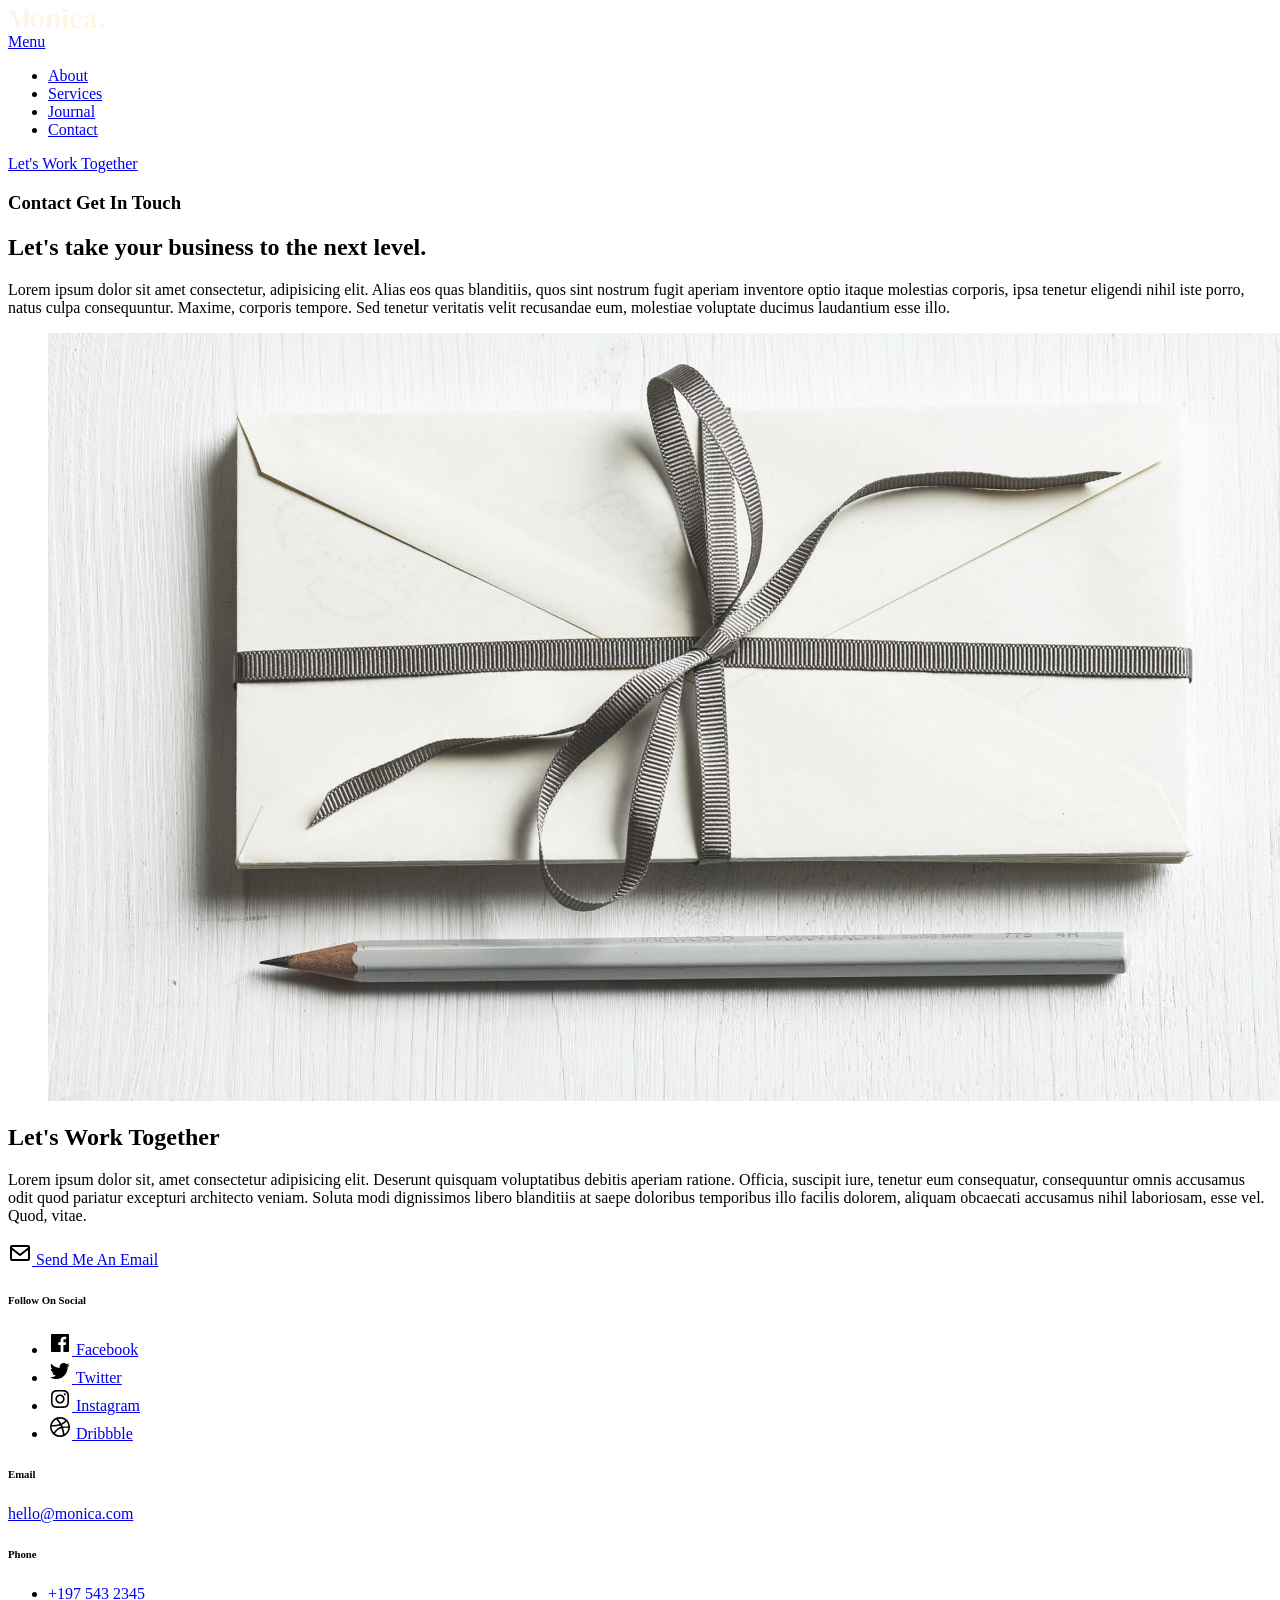
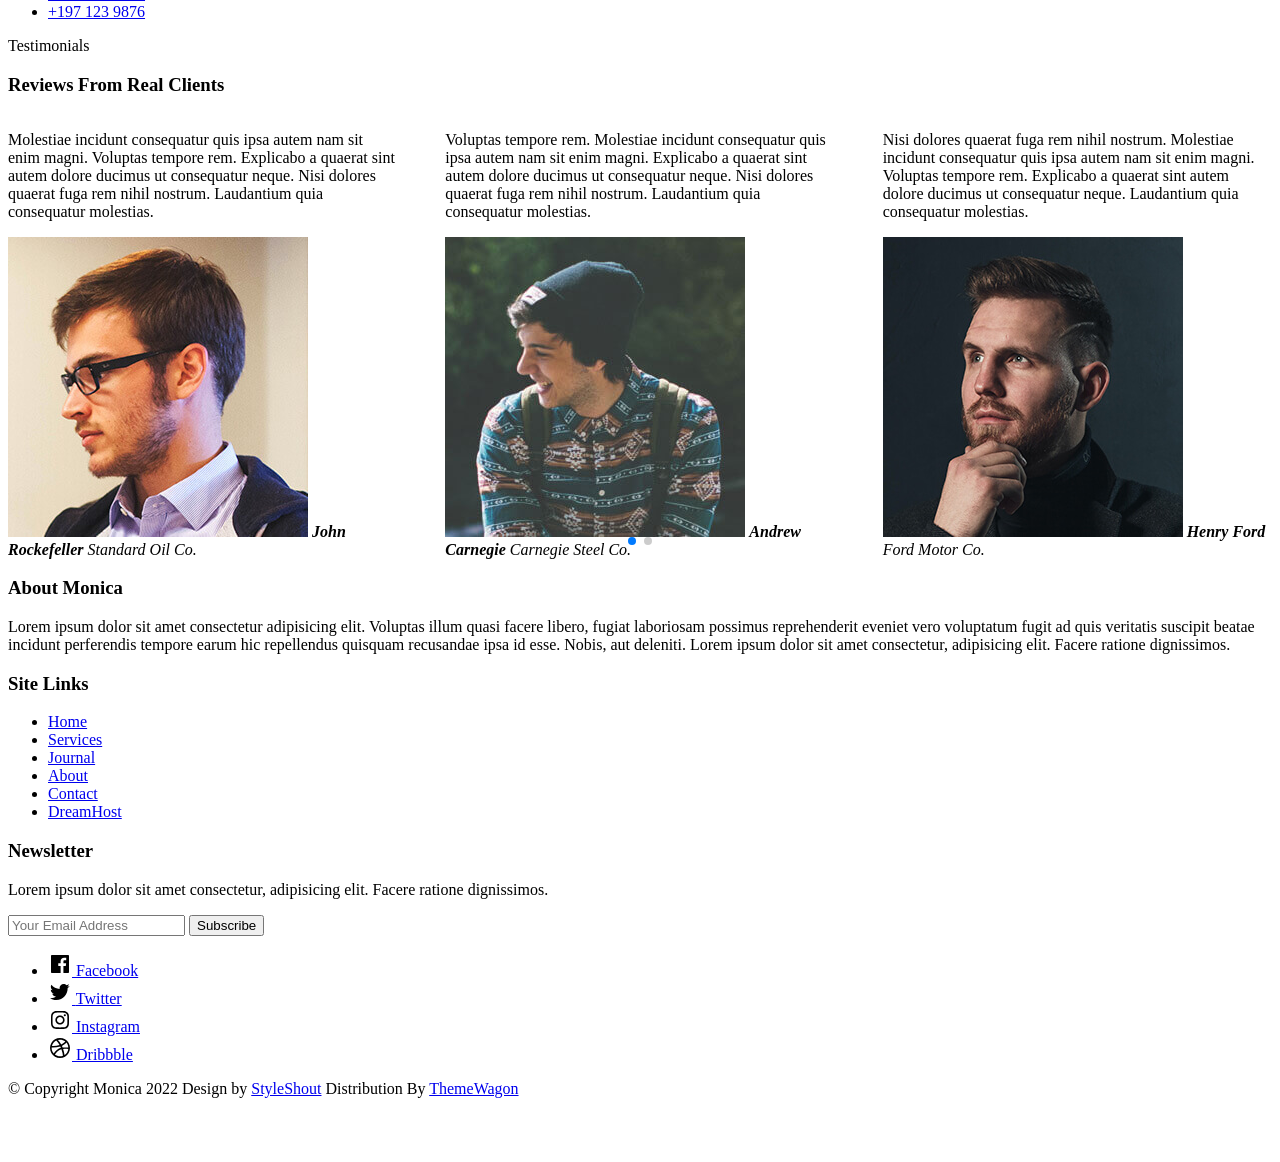
==== contact.html @ e9222a4c "initial commit of the new version" ====
<!DOCTYPE html>
<html lang="en" class="no-js" >
<head>

    <!--- basic page needs
    ================================================== -->
    <meta charset="utf-8">
    <meta name="viewport" content="width=device-width, initial-scale=1">
    <title>Contact - Monica</title>

    <script>
        document.documentElement.classList.remove('no-js');
        document.documentElement.classList.add('js');
    </script>

    <!-- CSS
    ================================================== -->
    <link rel="stylesheet" href="css/vendor.css">
    <link rel="stylesheet" href="css/styles.css">

    <!-- favicons
    ================================================== -->
    <link rel="apple-touch-icon" sizes="180x180" href="apple-touch-icon.png">
    <link rel="icon" type="image/png" sizes="32x32" href="favicon-32x32.png">
    <link rel="icon" type="image/png" sizes="16x16" href="favicon-16x16.png">
    <link rel="manifest" href="site.webmanifest">

</head>


<body id="top">


    <!-- preloader
    ================================================== -->
    <div id="preloader">
        <div id="loader" class="dots-fade">
            <div></div>
            <div></div>
            <div></div>
        </div>
    </div>


    <!-- page wrap
    ================================================== -->
    <div id="page" class="s-pagewrap">


        <!-- # site header 
        ================================================== -->
        <header class="s-header">
            <div class="row s-header__inner width-sixteen-col">

                <div class="s-header__block">
                    <div class="s-header__logo">
                        <a class="logo" href="index.html">
                            <img src="images/logo.svg" alt="Homepage">
                        </a>
                    </div>

                    <a class="s-header__menu-toggle" href="#0"><span>Menu</span></a>
                </div> <!-- end s-header__block -->

                <nav class="s-header__nav">
    
                    <ul class="s-header__menu-links">
                        <li><a href="about.html">About</a></li>
                        <li><a href="services.html">Services</a></li>
                        <li><a href="blog.html">Journal</a></li>
                        <li class="current"><a href="contact.html">Contact</a></li>
                    </ul> <!-- s-header__menu-links -->

                    <div class="s-header__contact">
                        <a href="contact.html" class="btn btn--primary s-header__contact-btn">Let's Work Together</a>                        
                    </div> <!-- s-header__contact -->
    
                </nav> <!-- end s-header__nav -->

            </div> <!-- end s-header__inner -->
        </header> <!-- end s-header -->


        <!-- # site main content
        ================================================== -->
        <section id="content" class="s-content">

               <section class="s-pageheader pageheader">
                    <div class="row">
                        <div class="column xl-12">
                            <h1 class="page-title">
                                <span class="page-title__small-type text-pretitle">Contact</span>
                                Get In Touch
                            </h1>                            
                        </div>
                    </div>
               </section> <!--pageheader -->  

               <section class="s-pagecontent pagecontent">

                    <div class="row pageintro">
                        <div class="column xl-6 lg-12">
                            <h2 class="text-display-title">Let's take your business to the next level.</h2>
                        </div>
                        <div class="column xl-6 lg-12 u-flexitem-x-right">
                            <p class="lead">
                            Lorem ipsum dolor sit amet consectetur, adipisicing elit. Alias eos quas blanditiis, quos sint nostrum fugit aperiam 
                            inventore optio itaque molestias corporis, ipsa tenetur eligendi nihil iste porro, natus culpa consequuntur. Maxime, 
                            corporis tempore. Sed tenetur veritatis velit recusandae eum, molestiae voluptate ducimus laudantium esse illo. 
                            </p>
                        </div>                       
                    </div> <!-- pageintro -->   
                    
                    <div class="row pagemedia">
                        <d class="column xl-12">
                            <figure class="page-media">                                
                                <img src="images/thumbs/contact/contact-1200.jpg" 
                                     srcset="images/thumbs/contact/contact-2400.jpg 2400w, 
                                             images/thumbs/contact/contact-1200.jpg 1200w, 
                                             images/thumbs/contact/contact-600.jpg 600w" sizes="(max-width: 2400px) 100vw, 2400px" alt="">
                            </figure>
                        </d>
                    </div> <!-- pagemedia --> 

                    <div class="row width-narrower pagemain">
                        <div class="column xl-12">
                            <h2>Let's Work Together</h2>

                            <div class="row">
                                <div class="column xl-6 md-12 contact-cta">     
                                    <p>
                                    Lorem ipsum dolor sit, amet consectetur adipisicing elit. Deserunt quisquam voluptatibus debitis aperiam ratione. Officia, 
                                    suscipit iure, tenetur eum consequatur, consequuntur omnis accusamus odit quod pariatur excepturi architecto veniam. Soluta 
                                    modi dignissimos libero blanditiis at saepe doloribus temporibus illo facilis dolorem, aliquam obcaecati accusamus nihil 
                                    laboriosam, esse vel. Quod, vitae.
                                    </p>
        
                                    <a href="mailto:#0" class="btn btn--primary u-fullwidth contact-btn">
                                        <svg xmlns="http://www.w3.org/2000/svg" width="24" height="24" viewBox="0 0 24 24" style="fill: rgba(0, 0, 0, 1);transform: ;msFilter:;"><path d="M20 4H4c-1.103 0-2 .897-2 2v12c0 1.103.897 2 2 2h16c1.103 0 2-.897 2-2V6c0-1.103-.897-2-2-2zm0 2v.511l-8 6.223-8-6.222V6h16zM4 18V9.044l7.386 5.745a.994.994 0 0 0 1.228 0L20 9.044 20.002 18H4z"></path></svg>
                                        Send Me An Email
                                    </a>
                                </div> 
                                <div class="column xl-5 md-12 u-flexitem-x-right">

                                    <div class="contact-block">
                                        <h6>Follow On Social</h6>
                                        <ul class="contact-social social-list">
                                            <li>
                                                <a href="#0">
                                                    <svg xmlns="http://www.w3.org/2000/svg" width="24" height="24" viewBox="0 0 24 24" style="fill:rgba(0, 0, 0, 1);transform:;-ms-filter:"><path d="M20,3H4C3.447,3,3,3.448,3,4v16c0,0.552,0.447,1,1,1h8.615v-6.96h-2.338v-2.725h2.338v-2c0-2.325,1.42-3.592,3.5-3.592 c0.699-0.002,1.399,0.034,2.095,0.107v2.42h-1.435c-1.128,0-1.348,0.538-1.348,1.325v1.735h2.697l-0.35,2.725h-2.348V21H20 c0.553,0,1-0.448,1-1V4C21,3.448,20.553,3,20,3z"></path></svg>
                                                    <span class="u-screen-reader-text">Facebook</span>
                                                </a>
                                            </li>
                                            <li>
                                                <a href="#0">
                                                    <svg xmlns="http://www.w3.org/2000/svg" width="24" height="24" viewBox="0 0 24 24" style="fill:rgba(0, 0, 0, 1);transform:;-ms-filter:"><path d="M19.633,7.997c0.013,0.175,0.013,0.349,0.013,0.523c0,5.325-4.053,11.461-11.46,11.461c-2.282,0-4.402-0.661-6.186-1.809 c0.324,0.037,0.636,0.05,0.973,0.05c1.883,0,3.616-0.636,5.001-1.721c-1.771-0.037-3.255-1.197-3.767-2.793 c0.249,0.037,0.499,0.062,0.761,0.062c0.361,0,0.724-0.05,1.061-0.137c-1.847-0.374-3.23-1.995-3.23-3.953v-0.05 c0.537,0.299,1.16,0.486,1.82,0.511C3.534,9.419,2.823,8.184,2.823,6.787c0-0.748,0.199-1.434,0.548-2.032 c1.983,2.443,4.964,4.04,8.306,4.215c-0.062-0.3-0.1-0.611-0.1-0.923c0-2.22,1.796-4.028,4.028-4.028 c1.16,0,2.207,0.486,2.943,1.272c0.91-0.175,1.782-0.512,2.556-0.973c-0.299,0.935-0.936,1.721-1.771,2.22 c0.811-0.088,1.597-0.312,2.319-0.624C21.104,6.712,20.419,7.423,19.633,7.997z"></path></svg>
                                                    <span class="u-screen-reader-text">Twitter</span>
                                                </a>
                                            </li>
                                            <li>
                                                <a href="#0">
                                                    <svg xmlns="http://www.w3.org/2000/svg" width="24" height="24" viewBox="0 0 24 24" style="fill:rgba(0, 0, 0, 1);transform:;-ms-filter:"><path d="M11.999,7.377c-2.554,0-4.623,2.07-4.623,4.623c0,2.554,2.069,4.624,4.623,4.624c2.552,0,4.623-2.07,4.623-4.624 C16.622,9.447,14.551,7.377,11.999,7.377L11.999,7.377z M11.999,15.004c-1.659,0-3.004-1.345-3.004-3.003 c0-1.659,1.345-3.003,3.004-3.003s3.002,1.344,3.002,3.003C15.001,13.659,13.658,15.004,11.999,15.004L11.999,15.004z"></path><circle cx="16.806" cy="7.207" r="1.078"></circle><path d="M20.533,6.111c-0.469-1.209-1.424-2.165-2.633-2.632c-0.699-0.263-1.438-0.404-2.186-0.42 c-0.963-0.042-1.268-0.054-3.71-0.054s-2.755,0-3.71,0.054C7.548,3.074,6.809,3.215,6.11,3.479C4.9,3.946,3.945,4.902,3.477,6.111 c-0.263,0.7-0.404,1.438-0.419,2.186c-0.043,0.962-0.056,1.267-0.056,3.71c0,2.442,0,2.753,0.056,3.71 c0.015,0.748,0.156,1.486,0.419,2.187c0.469,1.208,1.424,2.164,2.634,2.632c0.696,0.272,1.435,0.426,2.185,0.45 c0.963,0.042,1.268,0.055,3.71,0.055s2.755,0,3.71-0.055c0.747-0.015,1.486-0.157,2.186-0.419c1.209-0.469,2.164-1.424,2.633-2.633 c0.263-0.7,0.404-1.438,0.419-2.186c0.043-0.962,0.056-1.267,0.056-3.71s0-2.753-0.056-3.71C20.941,7.57,20.801,6.819,20.533,6.111z M19.315,15.643c-0.007,0.576-0.111,1.147-0.311,1.688c-0.305,0.787-0.926,1.409-1.712,1.711c-0.535,0.199-1.099,0.303-1.67,0.311 c-0.95,0.044-1.218,0.055-3.654,0.055c-2.438,0-2.687,0-3.655-0.055c-0.569-0.007-1.135-0.112-1.669-0.311 c-0.789-0.301-1.414-0.923-1.719-1.711c-0.196-0.534-0.302-1.099-0.311-1.669c-0.043-0.95-0.053-1.218-0.053-3.654 c0-2.437,0-2.686,0.053-3.655c0.007-0.576,0.111-1.146,0.311-1.687c0.305-0.789,0.93-1.41,1.719-1.712 c0.534-0.198,1.1-0.303,1.669-0.311c0.951-0.043,1.218-0.055,3.655-0.055c2.437,0,2.687,0,3.654,0.055 c0.571,0.007,1.135,0.112,1.67,0.311c0.786,0.303,1.407,0.925,1.712,1.712c0.196,0.534,0.302,1.099,0.311,1.669 c0.043,0.951,0.054,1.218,0.054,3.655c0,2.436,0,2.698-0.043,3.654H19.315z"></path></svg>
                                                    <span class="u-screen-reader-text">Instagram</span>
                                                </a>
                                            </li>
                                            <li>
                                                <a href="#0">
                                                    <svg xmlns="http://www.w3.org/2000/svg" width="24" height="24" viewBox="0 0 24 24" style="fill: rgba(0, 0, 0, 1);transform: ;msFilter:;"><path d="M20.66 6.98a9.932 9.932 0 0 0-3.641-3.64C15.486 2.447 13.813 2 12 2s-3.486.447-5.02 1.34c-1.533.893-2.747 2.107-3.64 3.64S2 10.187 2 12s.446 3.487 1.34 5.02a9.924 9.924 0 0 0 3.641 3.64C8.514 21.553 10.187 22 12 22s3.486-.447 5.02-1.34a9.932 9.932 0 0 0 3.641-3.64C21.554 15.487 22 13.813 22 12s-.446-3.487-1.34-5.02zM12 3.66c2 0 3.772.64 5.32 1.919-.92 1.174-2.286 2.14-4.1 2.9-1.002-1.813-2.088-3.327-3.261-4.54A7.715 7.715 0 0 1 12 3.66zM5.51 6.8a8.116 8.116 0 0 1 2.711-2.22c1.212 1.201 2.325 2.7 3.34 4.5-2 .6-4.114.9-6.341.9-.573 0-1.006-.013-1.3-.04A8.549 8.549 0 0 1 5.51 6.8zM3.66 12c0-.054.003-.12.01-.2.007-.08.01-.146.01-.2.254.014.641.02 1.161.02 2.666 0 5.146-.367 7.439-1.1.187.373.381.793.58 1.26-1.32.293-2.674 1.006-4.061 2.14S6.4 16.247 5.76 17.5c-1.4-1.587-2.1-3.42-2.1-5.5zM12 20.34c-1.894 0-3.594-.587-5.101-1.759.601-1.187 1.524-2.322 2.771-3.401 1.246-1.08 2.483-1.753 3.71-2.02a29.441 29.441 0 0 1 1.56 6.62 8.166 8.166 0 0 1-2.94.56zm7.08-3.96a8.351 8.351 0 0 1-2.58 2.621c-.24-2.08-.7-4.107-1.379-6.081.932-.066 1.765-.1 2.5-.1.799 0 1.686.034 2.659.1a8.098 8.098 0 0 1-1.2 3.46zm-1.24-5c-1.16 0-2.233.047-3.22.14a27.053 27.053 0 0 0-.68-1.62c2.066-.906 3.532-2.006 4.399-3.3 1.2 1.414 1.854 3.027 1.96 4.84-.812-.04-1.632-.06-2.459-.06z"></path></svg>
                                                    <span class="u-screen-reader-text">Dribbble</span>
                                                </a>
                                            </li>
                                        </ul> <!-- end s-footer__social -->
                                    </div>

                                    <div class="contact-block">
                                        <h6>Email</h6>
                                        <a href="mailto:#0">hello@monica.com</a>
                                    </div>

                                    <div class="contact-block">
                                        <h6>Phone</h6>
                                        <ul class="contact-list">
                                            <li><a href="tel:197-543-2345">+197 543 2345</a></li>
                                            <li><a href="tel:197-123-9876">+197 123 9876</a></li>
                                        </ul>
                                    </div>

                                </div>
                            </div>
                        </div>                        
                    </div> <!-- end pagemain -->

               </section> <!-- pagecontent -->

               <section class="s-testimonials">

                    <div class="s-testimonials__header row row-x-center text-center">
                        <div class="column xl-8 lg-12">
        
                            <p class="text-pretitle">
                            Testimonials
                            </p>
                            <h3>
                            Reviews From Real Clients
                            </h3>                        
        
                        </div>
                    </div> <!--end s-testimonials__header -->

                    <div class="row s-testimonials__content">
                        <div class="column xl-12 testimonials">

                            <div class="swiper-container testimonials__slider page-slider">

                                <div class="swiper-wrapper">
                                    <div class="testimonials__slide swiper-slide">
                                        <p>
                                        Molestiae incidunt consequatur quis ipsa autem nam sit enim magni. Voluptas tempore rem. 
                                        Explicabo a quaerat sint autem dolore ducimus ut consequatur neque. Nisi dolores quaerat fuga rem nihil nostrum.
                                        Laudantium quia consequatur molestias.
                                        </p>
                                        <div class="testimonials__author">
                                            <img src="images/avatars/user-01.jpg" alt="Author image" class="testimonials__avatar">
                                            <cite class="testimonials__cite">
                                                <strong>John Rockefeller</strong>
                                                <span>Standard Oil Co.</span>
                                            </cite>
                                        </div>
                                    </div>
                                    <div class="testimonials__slide swiper-slide">
                                        <p>
                                        Voluptas tempore rem. Molestiae incidunt consequatur quis ipsa autem nam sit enim magni. 
                                        Explicabo a quaerat sint autem dolore ducimus ut consequatur neque. Nisi dolores quaerat fuga rem nihil nostrum.
                                        Laudantium quia consequatur molestias.
                                        </p>
                                        <div class="testimonials__author">
                                            <img src="images/avatars/user-04.jpg" alt="Author image" class="testimonials__avatar">
                                            <cite class="testimonials__cite">
                                                <strong>Andrew Carnegie</strong>
                                                <span>Carnegie Steel Co.</span>
                                            </cite>
                                        </div>
                                    </div>
                                    <div class="testimonials__slide swiper-slide">
                                        <p>
                                        Nisi dolores quaerat fuga rem nihil nostrum. Molestiae incidunt consequatur quis ipsa autem nam sit enim magni. 
                                        Voluptas tempore rem. Explicabo a quaerat sint autem dolore ducimus ut consequatur neque. 
                                        Laudantium quia consequatur molestias.
                                        </p>
                                        <div class="testimonials__author">
                                            <img src="images/avatars/user-06.jpg" alt="Author image" class="testimonials__avatar">
                                            <cite class="testimonials__cite">
                                                <strong>Henry Ford</strong>
                                                <span>Ford Motor Co.</span>
                                            </cite>
                                        </div>
                                    </div>
                                    <div class="testimonials__slide swiper-slide">
                                        <p>
                                        Molestiae incidunt consequatur quis ipsa autem nam sit enim magni. Voluptas tempore rem. 
                                        Explicabo a quaerat sint autem dolore ducimus ut consequatur neque. Nisi dolores quaerat fuga rem nihil nostrum.
                                        Laudantium quia consequatur molestias.
                                        </p>
                                        <div class="testimonials__author">
                                            <img src="images/avatars/user-02.jpg" alt="Author image" class="testimonials__avatar">
                                            <cite class="testimonials__cite">
                                                <strong>John Morgan</strong>
                                                <span>JP Morgan & Co.</span>
                                            </cite>
                                        </div>
                                    </div> 
                                </div> <!-- end swiper-wrapper --> 

                                <div class="swiper-pagination"></div>

                            </div> <!--end testimonials__slider --> 

                        </div> <!-- testimonials -->
                    </div> <!--end s-testimonials__content -->

               </section> <!-- end s-testimonials -->

        </section> <!-- s-content-->

        <!-- # footer 
        ================================================== -->
        <footer class="s-footer">
            <div class="row s-footer__content">
                <div class="column xl-6 lg-6 md-12 s-footer__block s-footer__about">                    
                    <h3>About Monica</h3>
                    <p>
                    Lorem ipsum dolor sit amet consectetur adipisicing elit. Voluptas illum quasi facere libero, 
                    fugiat laboriosam possimus reprehenderit eveniet vero voluptatum fugit ad quis veritatis suscipit beatae 
                    incidunt perferendis tempore earum hic repellendus quisquam recusandae ipsa id esse. Nobis, aut deleniti.
                    Lorem ipsum dolor sit amet consectetur, adipisicing elit. Facere ratione dignissimos.
                    </p>               
                </div>                
                <div class="column xl-3 lg-6 md-12 s-footer__block s-footer__site-links">
                    <h3>Site Links</h3>
                    <ul class="link-list">
                        <li><a href="index.html">Home</a></li>
                        <li><a href="services.html">Services</a></li>
                        <li><a href="blog.html">Journal</a></li>
                        <li><a href="about.html">About</a></li>
                        <li><a href="contact.html">Contact</a></li>
                        <li><a href="https://www.dreamhost.com/r.cgi?287326">DreamHost</a></li>
                    </ul>
                </div>
                <div class="column xl-3 lg-6 md-12 tab-12 s-footer__block s-footer__newsletter">
                    <h3>Newsletter</h3>

                    <p>
                    Lorem ipsum dolor sit amet consectetur, adipisicing elit. Facere ratione dignissimos.
                    </p>

                    <div class="subscribe-form">
                        <form id="mc-form" class="mc-form">
                            <input type="email" name="EMAIL" id="mce-EMAIL" class="u-fullwidth text-center" placeholder="Your Email Address" title="The domain portion of the email address is invalid (the portion after the @)." pattern="^([^\x00-\x20\x22\x28\x29\x2c\x2e\x3a-\x3c\x3e\x40\x5b-\x5d\x7f-\xff]+|\x22([^\x0d\x22\x5c\x80-\xff]|\x5c[\x00-\x7f])*\x22)(\x2e([^\x00-\x20\x22\x28\x29\x2c\x2e\x3a-\x3c\x3e\x40\x5b-\x5d\x7f-\xff]+|\x22([^\x0d\x22\x5c\x80-\xff]|\x5c[\x00-\x7f])*\x22))*\x40([^\x00-\x20\x22\x28\x29\x2c\x2e\x3a-\x3c\x3e\x40\x5b-\x5d\x7f-\xff]+|\x5b([^\x0d\x5b-\x5d\x80-\xff]|\x5c[\x00-\x7f])*\x5d)(\x2e([^\x00-\x20\x22\x28\x29\x2c\x2e\x3a-\x3c\x3e\x40\x5b-\x5d\x7f-\xff]+|\x5b([^\x0d\x5b-\x5d\x80-\xff]|\x5c[\x00-\x7f])*\x5d))*(\.\w{2,})+$" required>
                            <input type="submit" name="subscribe" value="Subscribe" class="btn btn--primary btn--small u-fullwidth">
                            <!-- <div style="position: absolute; left: -5000px;" aria-hidden="true"><input type="text" name="b_cdb7b577e41181934ed6a6a44_9a91cfe7b3" tabindex="-1" value=""></div> -->
                            <div class="mc-status"></div>
                        </form>
                    </div>
                </div>
            </div>    
            
            <div class="row s-footer__bottom">
                <div class="column xl-6 lg-12">
                    <ul class="s-footer__social social-list">
                        <li>
                            <a href="#0">
                                <svg xmlns="http://www.w3.org/2000/svg" width="24" height="24" viewBox="0 0 24 24" style="fill:rgba(0, 0, 0, 1);transform:;-ms-filter:"><path d="M20,3H4C3.447,3,3,3.448,3,4v16c0,0.552,0.447,1,1,1h8.615v-6.96h-2.338v-2.725h2.338v-2c0-2.325,1.42-3.592,3.5-3.592 c0.699-0.002,1.399,0.034,2.095,0.107v2.42h-1.435c-1.128,0-1.348,0.538-1.348,1.325v1.735h2.697l-0.35,2.725h-2.348V21H20 c0.553,0,1-0.448,1-1V4C21,3.448,20.553,3,20,3z"></path></svg>
                                <span class="u-screen-reader-text">Facebook</span>
                            </a>
                        </li>
                        <li>
                            <a href="#0">
                                <svg xmlns="http://www.w3.org/2000/svg" width="24" height="24" viewBox="0 0 24 24" style="fill:rgba(0, 0, 0, 1);transform:;-ms-filter:"><path d="M19.633,7.997c0.013,0.175,0.013,0.349,0.013,0.523c0,5.325-4.053,11.461-11.46,11.461c-2.282,0-4.402-0.661-6.186-1.809 c0.324,0.037,0.636,0.05,0.973,0.05c1.883,0,3.616-0.636,5.001-1.721c-1.771-0.037-3.255-1.197-3.767-2.793 c0.249,0.037,0.499,0.062,0.761,0.062c0.361,0,0.724-0.05,1.061-0.137c-1.847-0.374-3.23-1.995-3.23-3.953v-0.05 c0.537,0.299,1.16,0.486,1.82,0.511C3.534,9.419,2.823,8.184,2.823,6.787c0-0.748,0.199-1.434,0.548-2.032 c1.983,2.443,4.964,4.04,8.306,4.215c-0.062-0.3-0.1-0.611-0.1-0.923c0-2.22,1.796-4.028,4.028-4.028 c1.16,0,2.207,0.486,2.943,1.272c0.91-0.175,1.782-0.512,2.556-0.973c-0.299,0.935-0.936,1.721-1.771,2.22 c0.811-0.088,1.597-0.312,2.319-0.624C21.104,6.712,20.419,7.423,19.633,7.997z"></path></svg>
                                <span class="u-screen-reader-text">Twitter</span>
                            </a>
                        </li>
                        <li>
                            <a href="#0">
                                <svg xmlns="http://www.w3.org/2000/svg" width="24" height="24" viewBox="0 0 24 24" style="fill:rgba(0, 0, 0, 1);transform:;-ms-filter:"><path d="M11.999,7.377c-2.554,0-4.623,2.07-4.623,4.623c0,2.554,2.069,4.624,4.623,4.624c2.552,0,4.623-2.07,4.623-4.624 C16.622,9.447,14.551,7.377,11.999,7.377L11.999,7.377z M11.999,15.004c-1.659,0-3.004-1.345-3.004-3.003 c0-1.659,1.345-3.003,3.004-3.003s3.002,1.344,3.002,3.003C15.001,13.659,13.658,15.004,11.999,15.004L11.999,15.004z"></path><circle cx="16.806" cy="7.207" r="1.078"></circle><path d="M20.533,6.111c-0.469-1.209-1.424-2.165-2.633-2.632c-0.699-0.263-1.438-0.404-2.186-0.42 c-0.963-0.042-1.268-0.054-3.71-0.054s-2.755,0-3.71,0.054C7.548,3.074,6.809,3.215,6.11,3.479C4.9,3.946,3.945,4.902,3.477,6.111 c-0.263,0.7-0.404,1.438-0.419,2.186c-0.043,0.962-0.056,1.267-0.056,3.71c0,2.442,0,2.753,0.056,3.71 c0.015,0.748,0.156,1.486,0.419,2.187c0.469,1.208,1.424,2.164,2.634,2.632c0.696,0.272,1.435,0.426,2.185,0.45 c0.963,0.042,1.268,0.055,3.71,0.055s2.755,0,3.71-0.055c0.747-0.015,1.486-0.157,2.186-0.419c1.209-0.469,2.164-1.424,2.633-2.633 c0.263-0.7,0.404-1.438,0.419-2.186c0.043-0.962,0.056-1.267,0.056-3.71s0-2.753-0.056-3.71C20.941,7.57,20.801,6.819,20.533,6.111z M19.315,15.643c-0.007,0.576-0.111,1.147-0.311,1.688c-0.305,0.787-0.926,1.409-1.712,1.711c-0.535,0.199-1.099,0.303-1.67,0.311 c-0.95,0.044-1.218,0.055-3.654,0.055c-2.438,0-2.687,0-3.655-0.055c-0.569-0.007-1.135-0.112-1.669-0.311 c-0.789-0.301-1.414-0.923-1.719-1.711c-0.196-0.534-0.302-1.099-0.311-1.669c-0.043-0.95-0.053-1.218-0.053-3.654 c0-2.437,0-2.686,0.053-3.655c0.007-0.576,0.111-1.146,0.311-1.687c0.305-0.789,0.93-1.41,1.719-1.712 c0.534-0.198,1.1-0.303,1.669-0.311c0.951-0.043,1.218-0.055,3.655-0.055c2.437,0,2.687,0,3.654,0.055 c0.571,0.007,1.135,0.112,1.67,0.311c0.786,0.303,1.407,0.925,1.712,1.712c0.196,0.534,0.302,1.099,0.311,1.669 c0.043,0.951,0.054,1.218,0.054,3.655c0,2.436,0,2.698-0.043,3.654H19.315z"></path></svg>
                                <span class="u-screen-reader-text">Instagram</span>
                            </a>
                        </li>
                        <li>
                            <a href="#0">
                                <svg xmlns="http://www.w3.org/2000/svg" width="24" height="24" viewBox="0 0 24 24" style="fill: rgba(0, 0, 0, 1);transform: ;msFilter:;"><path d="M20.66 6.98a9.932 9.932 0 0 0-3.641-3.64C15.486 2.447 13.813 2 12 2s-3.486.447-5.02 1.34c-1.533.893-2.747 2.107-3.64 3.64S2 10.187 2 12s.446 3.487 1.34 5.02a9.924 9.924 0 0 0 3.641 3.64C8.514 21.553 10.187 22 12 22s3.486-.447 5.02-1.34a9.932 9.932 0 0 0 3.641-3.64C21.554 15.487 22 13.813 22 12s-.446-3.487-1.34-5.02zM12 3.66c2 0 3.772.64 5.32 1.919-.92 1.174-2.286 2.14-4.1 2.9-1.002-1.813-2.088-3.327-3.261-4.54A7.715 7.715 0 0 1 12 3.66zM5.51 6.8a8.116 8.116 0 0 1 2.711-2.22c1.212 1.201 2.325 2.7 3.34 4.5-2 .6-4.114.9-6.341.9-.573 0-1.006-.013-1.3-.04A8.549 8.549 0 0 1 5.51 6.8zM3.66 12c0-.054.003-.12.01-.2.007-.08.01-.146.01-.2.254.014.641.02 1.161.02 2.666 0 5.146-.367 7.439-1.1.187.373.381.793.58 1.26-1.32.293-2.674 1.006-4.061 2.14S6.4 16.247 5.76 17.5c-1.4-1.587-2.1-3.42-2.1-5.5zM12 20.34c-1.894 0-3.594-.587-5.101-1.759.601-1.187 1.524-2.322 2.771-3.401 1.246-1.08 2.483-1.753 3.71-2.02a29.441 29.441 0 0 1 1.56 6.62 8.166 8.166 0 0 1-2.94.56zm7.08-3.96a8.351 8.351 0 0 1-2.58 2.621c-.24-2.08-.7-4.107-1.379-6.081.932-.066 1.765-.1 2.5-.1.799 0 1.686.034 2.659.1a8.098 8.098 0 0 1-1.2 3.46zm-1.24-5c-1.16 0-2.233.047-3.22.14a27.053 27.053 0 0 0-.68-1.62c2.066-.906 3.532-2.006 4.399-3.3 1.2 1.414 1.854 3.027 1.96 4.84-.812-.04-1.632-.06-2.459-.06z"></path></svg>
                                <span class="u-screen-reader-text">Dribbble</span>
                            </a>
                        </li>
                    </ul> <!-- end s-footer__social -->
                </div>
                <div class="column xl-6 lg-12">
                    <p class="ss-copyright">
                        <span>© Copyright Monica 2022</span> 
                        <span>Design by <a href="https://www.styleshout.com/">StyleShout</a> Distribution By <a href="https://themewagon.com">ThemeWagon</a></span>
                    </p>
                </div>

                <div class="ss-go-top">
                    <a class="smoothscroll" title="Back to Top" href="#top">
                        <svg xmlns="http://www.w3.org/2000/svg" viewBox="0 0 24 24" width="36" height="36" fill="none" stroke="#ffffff" stroke-width="1" stroke-linecap="round" stroke-linejoin="round">&lt;!--!  Atomicons Free 1.00 by @atisalab License - https://atomicons.com/license/ (Icons: CC BY 4.0) Copyright 2021 Atomicons --&gt;<polyline points="17 11 12 6 7 11"></polyline><line x1="12" y1="18" x2="12" y2="6"></line></svg>
                    </a>
                </div> <!-- end ss-go-top -->
            </div>
            
        </footer> <!-- end s-footer -->

    </div> <!-- end page-wrap -->

    <!-- Java Script
    ================================================== -->
    <script src="js/plugins.js"></script>
    <script src="js/main.js"></script>

</body>
</html>
---- css/vendor.css ----
/* ===================================================================
 * Monica Third-party Stylesheets
 * Template Ver. 1.0.0
 * 12-13-2022
 * -------------------------------------------------------------------
 *
 * TOC:
 * # PrismJS
 * # Swiper
 *
 * ------------------------------------------------------------------- */


/* ===================================================================
 * # PrismJS 1.20.0
 *   https://prismjs.com/download.html#themes=prism-okaidia&languages=markup+css+clike+javascript+markup-templating+php 
 *   
 *   okaidia theme for JavaScript, CSS and HTML
 *   Loosely based on Monokai textmate theme by http://www.monokai.nl/
 *   @author ocodia
 * ------------------------------------------------------------------- */
code[class*=language-],
pre[class*=language-] {
  color          : #f8f8f2;
  background     : none;
  text-shadow    : 0 1px rgba(0, 0, 0, 0.3);
  font-family    : var(--font-mono);
  font-size      : calc(var(--text-size) * 0.9444);
  text-align     : left;
  white-space    : pre;
  word-spacing   : normal;
  word-break     : normal;
  word-wrap      : normal;
  line-height    : var(--vspace-1);
  -moz-tab-size  : 4;
  -o-tab-size    : 4;
  tab-size       : 4;
  -webkit-hyphens: none;
  -ms-hyphens    : none;
  hyphens        : none;
}

/* Code blocks */
pre[class*=language-] {
  padding : var(--vspace-0_5) 0 var(--vspace-1);
  margin  : var(--vspace-1) 0;
  overflow: auto;
}

:not(pre)>code[class*=language-],
pre[class*=language-] {
  background: #272822;
}

/* Inline code */
:not(pre)>code[class*=language-] {
  padding    : 0.1em;
  white-space: normal;
}

.token.comment,
.token.prolog,
.token.doctype,
.token.cdata {
  color: slategray;
}

.token.punctuation {
  color: #f8f8f2;
}

.token.namespace {
  opacity: 0.7;
}

.token.property,
.token.tag,
.token.constant,
.token.symbol,
.token.deleted {
  color: #f92672;
}

.token.boolean,
.token.number {
  color: #ae81ff;
}

.token.selector,
.token.attr-name,
.token.string,
.token.char,
.token.builtin,
.token.inserted {
  color: #a6e22e;
}

.token.operator,
.token.entity,
.token.url,
.language-css .token.string,
.style .token.string,
.token.variable {
  color: #f8f8f2;
}

.token.atrule,
.token.attr-value,
.token.function,
.token.class-name {
  color: #e6db74;
}

.token.keyword {
  color: #66d9ef;
}

.token.regex,
.token.important {
  color: #fd971f;
}

.token.important,
.token.bold {
  font-weight: bold;
}

.token.italic {
  font-style: italic;
}

.token.entity {
  cursor: help;
}



/* ===================================================================
 * # Swiper 6.4.5
 *   Most modern mobile touch slider and framework with hardware accelerated transitions
 *   https://swiperjs.com
 *
 *   Copyright 2014-2020 Vladimir Kharlampidi
 *
 *   Released under the MIT License
 *
 *   Released on: December 18, 2020
 * ------------------------------------------------------------------- */
@font-face {
  font-family: "swiper-icons";
  src        : url("data:application/font-woff;charset=utf-8;base64, [base64]//wADZ2x5ZgAAAywAAADMAAAD2MHtryVoZWFkAAABbAAAADAAAAA2E2+eoWhoZWEAAAGcAAAAHwAAACQC9gDzaG10eAAAAigAAAAZAAAArgJkABFsb2NhAAAC0AAAAFoAAABaFQAUGG1heHAAAAG8AAAAHwAAACAAcABAbmFtZQAAA/gAAAE5AAACXvFdBwlwb3N0AAAFNAAAAGIAAACE5s74hXjaY2BkYGAAYpf5Hu/j+W2+MnAzMYDAzaX6QjD6/4//Bxj5GA8AuRwMYGkAPywL13jaY2BkYGA88P8Agx4j+/8fQDYfA1AEBWgDAIB2BOoAeNpjYGRgYNBh4GdgYgABEMnIABJzYNADCQAACWgAsQB42mNgYfzCOIGBlYGB0YcxjYGBwR1Kf2WQZGhhYGBiYGVmgAFGBiQQkOaawtDAoMBQxXjg/wEGPcYDDA4wNUA2CCgwsAAAO4EL6gAAeNpj2M0gyAACqxgGNWBkZ2D4/wMA+xkDdgAAAHjaY2BgYGaAYBkGRgYQiAHyGMF8FgYHIM3DwMHABGQrMOgyWDLEM1T9/w8UBfEMgLzE////P/5//f/V/xv+r4eaAAeMbAxwIUYmIMHEgKYAYjUcsDAwsLKxc3BycfPw8jEQA/[base64]/uznmfPFBNODM2K7MTQ45YEAZqGP81AmGGcF3iPqOop0r1SPTaTbVkfUe4HXj97wYE+yNwWYxwWu4v1ugWHgo3S1XdZEVqWM7ET0cfnLGxWfkgR42o2PvWrDMBSFj/IHLaF0zKjRgdiVMwScNRAoWUoH78Y2icB/yIY09An6AH2Bdu/UB+yxopYshQiEvnvu0dURgDt8QeC8PDw7Fpji3fEA4z/PEJ6YOB5hKh4dj3EvXhxPqH/SKUY3rJ7srZ4FZnh1PMAtPhwP6fl2PMJMPDgeQ4rY8YT6Gzao0eAEA409DuggmTnFnOcSCiEiLMgxCiTI6Cq5DZUd3Qmp10vO0LaLTd2cjN4fOumlc7lUYbSQcZFkutRG7g6JKZKy0RmdLY680CDnEJ+UMkpFFe1RN7nxdVpXrC4aTtnaurOnYercZg2YVmLN/d/gczfEimrE/fs/bOuq29Zmn8tloORaXgZgGa78yO9/cnXm2BpaGvq25Dv9S4E9+5SIc9PqupJKhYFSSl47+Qcr1mYNAAAAeNptw0cKwkAAAMDZJA8Q7OUJvkLsPfZ6zFVERPy8qHh2YER+3i/BP83vIBLLySsoKimrqKqpa2hp6+jq6RsYGhmbmJqZSy0sraxtbO3sHRydnEMU4uR6yx7JJXveP7WrDycAAAAAAAH//wACeNpjYGRgYOABYhkgZgJCZgZNBkYGLQZtIJsFLMYAAAw3ALgAeNolizEKgDAQBCchRbC2sFER0YD6qVQiBCv/H9ezGI6Z5XBAw8CBK/m5iQQVauVbXLnOrMZv2oLdKFa8Pjuru2hJzGabmOSLzNMzvutpB3N42mNgZGBg4GKQYzBhYMxJLMlj4GBgAYow/P/PAJJhLM6sSoWKfWCAAwDAjgbRAAB42mNgYGBkAIIbCZo5IPrmUn0hGA0AO8EFTQAA") format("woff");
  font-weight: 400;
  font-style : normal;
}

:root {
  --swiper-theme-color: #007aff;
}

.swiper-container {
  margin-left : auto;
  margin-right: auto;
  position    : relative;
  overflow    : hidden;
  list-style  : none;
  padding     : 0;
  /* Fix of Webkit flickering */
  z-index     : 1;
}

.swiper-container-vertical>.swiper-wrapper {
  flex-direction: column;
}

.swiper-wrapper {
  position           : relative;
  width              : 100%;
  height             : 100%;
  z-index            : 1;
  display            : flex;
  transition-property: transform;
  box-sizing         : content-box;
}

.swiper-container-android .swiper-slide,
.swiper-wrapper {
  transform: translate3d(0px, 0, 0);
}

.swiper-container-multirow>.swiper-wrapper {
  flex-wrap: wrap;
}

.swiper-container-multirow-column>.swiper-wrapper {
  flex-wrap     : wrap;
  flex-direction: column;
}

.swiper-container-free-mode>.swiper-wrapper {
  transition-timing-function: ease-out;
  margin                    : 0 auto;
}

.swiper-slide {
  flex-shrink        : 0;
  width              : 100%;
  height             : 100%;
  position           : relative;
  transition-property: transform;
}

.swiper-slide-invisible-blank {
  visibility: hidden;
}

/* Auto Height */
.swiper-container-autoheight,
.swiper-container-autoheight .swiper-slide {
  height: auto;
}

.swiper-container-autoheight .swiper-wrapper {
  align-items        : flex-start;
  transition-property: transform, height;
}

/* 3D Effects */
.swiper-container-3d {
  perspective: 1200px;
}

.swiper-container-3d .swiper-wrapper,
.swiper-container-3d .swiper-slide,
.swiper-container-3d .swiper-slide-shadow-left,
.swiper-container-3d .swiper-slide-shadow-right,
.swiper-container-3d .swiper-slide-shadow-top,
.swiper-container-3d .swiper-slide-shadow-bottom,
.swiper-container-3d .swiper-cube-shadow {
  transform-style: preserve-3d;
}

.swiper-container-3d .swiper-slide-shadow-left,
.swiper-container-3d .swiper-slide-shadow-right,
.swiper-container-3d .swiper-slide-shadow-top,
.swiper-container-3d .swiper-slide-shadow-bottom {
  position      : absolute;
  left          : 0;
  top           : 0;
  width         : 100%;
  height        : 100%;
  pointer-events: none;
  z-index       : 10;
}

.swiper-container-3d .swiper-slide-shadow-left {
  background-image: linear-gradient(to left, rgba(0, 0, 0, 0.5), rgba(0, 0, 0, 0));
}

.swiper-container-3d .swiper-slide-shadow-right {
  background-image: linear-gradient(to right, rgba(0, 0, 0, 0.5), rgba(0, 0, 0, 0));
}

.swiper-container-3d .swiper-slide-shadow-top {
  background-image: linear-gradient(to top, rgba(0, 0, 0, 0.5), rgba(0, 0, 0, 0));
}

.swiper-container-3d .swiper-slide-shadow-bottom {
  background-image: linear-gradient(to bottom, rgba(0, 0, 0, 0.5), rgba(0, 0, 0, 0));
}

/* CSS Mode */
.swiper-container-css-mode>.swiper-wrapper {
  overflow          : auto;
  scrollbar-width   : none;
  /* For Firefox */
  -ms-overflow-style: none;
  /* For Internet Explorer and Edge */
}

.swiper-container-css-mode>.swiper-wrapper::-webkit-scrollbar {
  display: none;
}

.swiper-container-css-mode>.swiper-wrapper>.swiper-slide {
  scroll-snap-align: start start;
}

.swiper-container-horizontal.swiper-container-css-mode>.swiper-wrapper {
  -ms-scroll-snap-type: x mandatory;
  scroll-snap-type    : x mandatory;
}

.swiper-container-vertical.swiper-container-css-mode>.swiper-wrapper {
  -ms-scroll-snap-type: y mandatory;
  scroll-snap-type    : y mandatory;
}

:root {
  --swiper-navigation-size   : 44px;
  /*
    --swiper-navigation-color: var(--swiper-theme-color);
    */
}

.swiper-button-prev,
.swiper-button-next {
  position       : absolute;
  top            : 50%;
  width          : calc(var(--swiper-navigation-size) / 44 * 27);
  height         : var(--swiper-navigation-size);
  margin-top     : calc(-1 * var(--swiper-navigation-size) / 2);
  z-index        : 10;
  cursor         : pointer;
  display        : flex;
  align-items    : center;
  justify-content: center;
  color          : var(--swiper-navigation-color, var(--swiper-theme-color));
}

.swiper-button-prev.swiper-button-disabled,
.swiper-button-next.swiper-button-disabled {
  opacity       : 0.35;
  cursor        : auto;
  pointer-events: none;
}

.swiper-button-prev:after,
.swiper-button-next:after {
  font-family   : swiper-icons;
  font-size     : var(--swiper-navigation-size);
  text-transform: none !important;
  letter-spacing: 0;
  text-transform: none;
  font-variant  : initial;
  line-height   : 1;
}

.swiper-button-prev,
.swiper-container-rtl .swiper-button-next {
  left : 10px;
  right: auto;
}

.swiper-button-prev:after,
.swiper-container-rtl .swiper-button-next:after {
  content: "prev";
}

.swiper-button-next,
.swiper-container-rtl .swiper-button-prev {
  right: 10px;
  left : auto;
}

.swiper-button-next:after,
.swiper-container-rtl .swiper-button-prev:after {
  content: "next";
}

.swiper-button-prev.swiper-button-white,
.swiper-button-next.swiper-button-white {
  --swiper-navigation-color: #ffffff;
}

.swiper-button-prev.swiper-button-black,
.swiper-button-next.swiper-button-black {
  --swiper-navigation-color: #000000;
}

.swiper-button-lock {
  display: none;
}

:root {
  /*
    --swiper-pagination-color: var(--swiper-theme-color);
    */
}

.swiper-pagination {
  position  : absolute;
  text-align: center;
  transition: 300ms opacity;
  transform : translate3d(0, 0, 0);
  z-index   : 10;
}

.swiper-pagination.swiper-pagination-hidden {
  opacity: 0;
}

/* Common Styles */
.swiper-pagination-fraction,
.swiper-pagination-custom,
.swiper-container-horizontal>.swiper-pagination-bullets {
  bottom: 10px;
  left  : 0;
  width : 100%;
}

/* Bullets */
.swiper-pagination-bullets-dynamic {
  overflow : hidden;
  font-size: 0;
}

.swiper-pagination-bullets-dynamic .swiper-pagination-bullet {
  transform: scale(0.33);
  position : relative;
}

.swiper-pagination-bullets-dynamic .swiper-pagination-bullet-active {
  transform: scale(1);
}

.swiper-pagination-bullets-dynamic .swiper-pagination-bullet-active-main {
  transform: scale(1);
}

.swiper-pagination-bullets-dynamic .swiper-pagination-bullet-active-prev {
  transform: scale(0.66);
}

.swiper-pagination-bullets-dynamic .swiper-pagination-bullet-active-prev-prev {
  transform: scale(0.33);
}

.swiper-pagination-bullets-dynamic .swiper-pagination-bullet-active-next {
  transform: scale(0.66);
}

.swiper-pagination-bullets-dynamic .swiper-pagination-bullet-active-next-next {
  transform: scale(0.33);
}

.swiper-pagination-bullet {
  width        : 8px;
  height       : 8px;
  display      : inline-block;
  border-radius: 100%;
  background   : #000;
  opacity      : 0.2;
}

button.swiper-pagination-bullet {
  border            : none;
  margin            : 0;
  padding           : 0;
  box-shadow        : none;
  -webkit-appearance: none;
  -moz-appearance   : none;
  appearance        : none;
}

.swiper-pagination-clickable .swiper-pagination-bullet {
  cursor: pointer;
}

.swiper-pagination-bullet-active {
  opacity   : 1;
  background: var(--swiper-pagination-color, var(--swiper-theme-color));
}

.swiper-container-vertical>.swiper-pagination-bullets {
  right    : 10px;
  top      : 50%;
  transform: translate3d(0px, -50%, 0);
}

.swiper-container-vertical>.swiper-pagination-bullets .swiper-pagination-bullet {
  margin : 6px 0;
  display: block;
}

.swiper-container-vertical>.swiper-pagination-bullets.swiper-pagination-bullets-dynamic {
  top      : 50%;
  transform: translateY(-50%);
  width    : 8px;
}

.swiper-container-vertical>.swiper-pagination-bullets.swiper-pagination-bullets-dynamic .swiper-pagination-bullet {
  display   : inline-block;
  transition: 200ms transform, 200ms top;
}

.swiper-container-horizontal>.swiper-pagination-bullets .swiper-pagination-bullet {
  margin: 0 4px;
}

.swiper-container-horizontal>.swiper-pagination-bullets.swiper-pagination-bullets-dynamic {
  left       : 50%;
  transform  : translateX(-50%);
  white-space: nowrap;
}

.swiper-container-horizontal>.swiper-pagination-bullets.swiper-pagination-bullets-dynamic .swiper-pagination-bullet {
  transition: 200ms transform, 200ms left;
}

.swiper-container-horizontal.swiper-container-rtl>.swiper-pagination-bullets-dynamic .swiper-pagination-bullet {
  transition: 200ms transform, 200ms right;
}

/* Progress */
.swiper-pagination-progressbar {
  background: rgba(0, 0, 0, 0.25);
  position  : absolute;
}

.swiper-pagination-progressbar .swiper-pagination-progressbar-fill {
  background      : var(--swiper-pagination-color, var(--swiper-theme-color));
  position        : absolute;
  left            : 0;
  top             : 0;
  width           : 100%;
  height          : 100%;
  transform       : scale(0);
  transform-origin: left top;
}

.swiper-container-rtl .swiper-pagination-progressbar .swiper-pagination-progressbar-fill {
  transform-origin: right top;
}

.swiper-container-horizontal>.swiper-pagination-progressbar,
.swiper-container-vertical>.swiper-pagination-progressbar.swiper-pagination-progressbar-opposite {
  width : 100%;
  height: 4px;
  left  : 0;
  top   : 0;
}

.swiper-container-vertical>.swiper-pagination-progressbar,
.swiper-container-horizontal>.swiper-pagination-progressbar.swiper-pagination-progressbar-opposite {
  width : 4px;
  height: 100%;
  left  : 0;
  top   : 0;
}

.swiper-pagination-white {
  --swiper-pagination-color: #ffffff;
}

.swiper-pagination-black {
  --swiper-pagination-color: #000000;
}

.swiper-pagination-lock {
  display: none;
}

/* Scrollbar */
.swiper-scrollbar {
  border-radius   : 10px;
  position        : relative;
  -ms-touch-action: none;
  background      : rgba(0, 0, 0, 0.1);
}

.swiper-container-horizontal>.swiper-scrollbar {
  position: absolute;
  left    : 1%;
  bottom  : 3px;
  z-index : 50;
  height  : 5px;
  width   : 98%;
}

.swiper-container-vertical>.swiper-scrollbar {
  position: absolute;
  right   : 3px;
  top     : 1%;
  z-index : 50;
  width   : 5px;
  height  : 98%;
}

.swiper-scrollbar-drag {
  height       : 100%;
  width        : 100%;
  position     : relative;
  background   : rgba(0, 0, 0, 0.5);
  border-radius: 10px;
  left         : 0;
  top          : 0;
}

.swiper-scrollbar-cursor-drag {
  cursor: move;
}

.swiper-scrollbar-lock {
  display: none;
}

.swiper-zoom-container {
  width          : 100%;
  height         : 100%;
  display        : flex;
  justify-content: center;
  align-items    : center;
  text-align     : center;
}

.swiper-zoom-container>img,
.swiper-zoom-container>svg,
.swiper-zoom-container>canvas {
  max-width    : 100%;
  max-height   : 100%;
  -o-object-fit: contain;
  object-fit   : contain;
}

.swiper-slide-zoomed {
  cursor: move;
}

/* Preloader */
:root {
  /*
    --swiper-preloader-color: var(--swiper-theme-color);
    */
}

.swiper-lazy-preloader {
  width            : 42px;
  height           : 42px;
  position         : absolute;
  left             : 50%;
  top              : 50%;
  margin-left      : -21px;
  margin-top       : -21px;
  z-index          : 10;
  transform-origin : 50%;
  -webkit-animation: swiper-preloader-spin 1s infinite linear;
  animation        : swiper-preloader-spin 1s infinite linear;
  box-sizing       : border-box;
  border           : 4px solid var(--swiper-preloader-color, var(--swiper-theme-color));
  border-radius    : 50%;
  border-top-color : transparent;
}

.swiper-lazy-preloader-white {
  --swiper-preloader-color: #fff;
}

.swiper-lazy-preloader-black {
  --swiper-preloader-color: #000;
}

@-webkit-keyframes swiper-preloader-spin {
  100% {
    transform: rotate(360deg);
  }
}

@keyframes swiper-preloader-spin {
  100% {
    transform: rotate(360deg);
  }
}

/* a11y */
.swiper-container .swiper-notification {
  position      : absolute;
  left          : 0;
  top           : 0;
  pointer-events: none;
  opacity       : 0;
  z-index       : -1000;
}

.swiper-container-fade.swiper-container-free-mode .swiper-slide {
  transition-timing-function: ease-out;
}

.swiper-container-fade .swiper-slide {
  pointer-events     : none;
  transition-property: opacity;
}

.swiper-container-fade .swiper-slide .swiper-slide {
  pointer-events: none;
}

.swiper-container-fade .swiper-slide-active,
.swiper-container-fade .swiper-slide-active .swiper-slide-active {
  pointer-events: auto;
}

.swiper-container-cube {
  overflow: visible;
}

.swiper-container-cube .swiper-slide {
  pointer-events             : none;
  -webkit-backface-visibility: hidden;
  backface-visibility        : hidden;
  z-index                    : 1;
  visibility                 : hidden;
  transform-origin           : 0 0;
  width                      : 100%;
  height                     : 100%;
}

.swiper-container-cube .swiper-slide .swiper-slide {
  pointer-events: none;
}

.swiper-container-cube.swiper-container-rtl .swiper-slide {
  transform-origin: 100% 0;
}

.swiper-container-cube .swiper-slide-active,
.swiper-container-cube .swiper-slide-active .swiper-slide-active {
  pointer-events: auto;
}

.swiper-container-cube .swiper-slide-active,
.swiper-container-cube .swiper-slide-next,
.swiper-container-cube .swiper-slide-prev,
.swiper-container-cube .swiper-slide-next+.swiper-slide {
  pointer-events: auto;
  visibility    : visible;
}

.swiper-container-cube .swiper-slide-shadow-top,
.swiper-container-cube .swiper-slide-shadow-bottom,
.swiper-container-cube .swiper-slide-shadow-left,
.swiper-container-cube .swiper-slide-shadow-right {
  z-index                    : 0;
  -webkit-backface-visibility: hidden;
  backface-visibility        : hidden;
}

.swiper-container-cube .swiper-cube-shadow {
  position  : absolute;
  left      : 0;
  bottom    : 0px;
  width     : 100%;
  height    : 100%;
  background: #000;
  opacity   : 0.6;
  filter    : blur(50px);
  z-index   : 0;
}

.swiper-container-flip {
  overflow: visible;
}

.swiper-container-flip .swiper-slide {
  pointer-events             : none;
  -webkit-backface-visibility: hidden;
  backface-visibility        : hidden;
  z-index                    : 1;
}

.swiper-container-flip .swiper-slide .swiper-slide {
  pointer-events: none;
}

.swiper-container-flip .swiper-slide-active,
.swiper-container-flip .swiper-slide-active .swiper-slide-active {
  pointer-events: auto;
}

.swiper-container-flip .swiper-slide-shadow-top,
.swiper-container-flip .swiper-slide-shadow-bottom,
.swiper-container-flip .swiper-slide-shadow-left,
.swiper-container-flip .swiper-slide-shadow-right {
  z-index                    : 0;
  -webkit-backface-visibility: hidden;
  backface-visibility        : hidden;
}
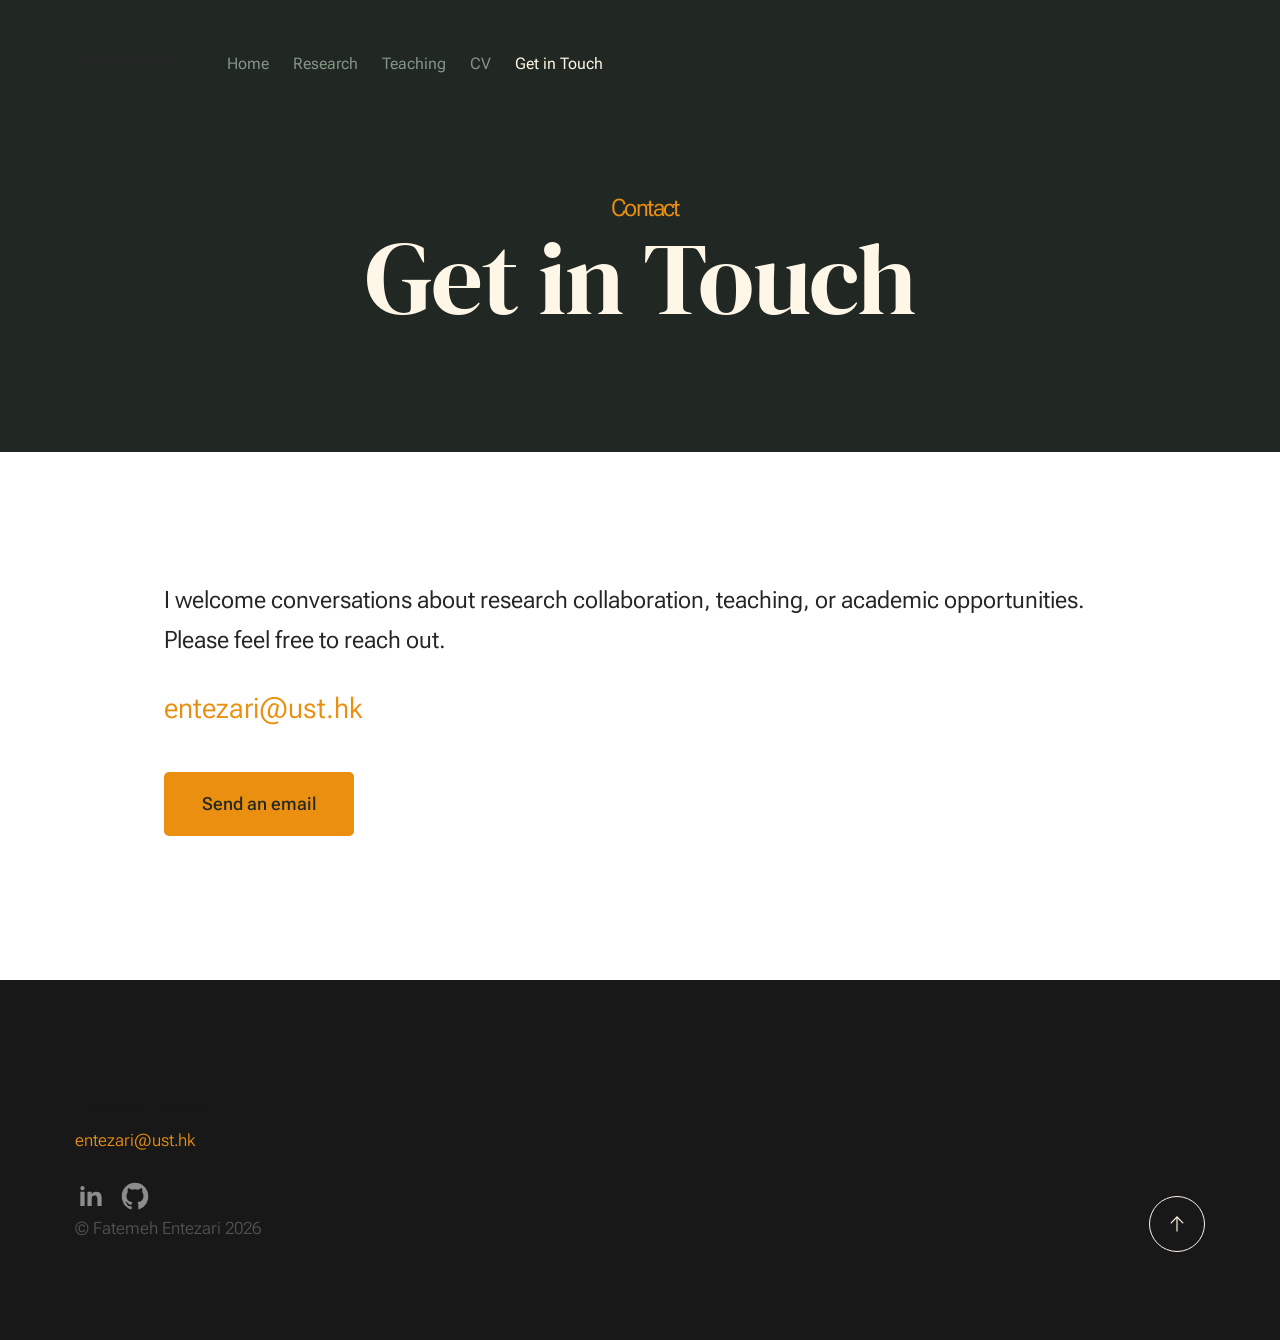
==== commit 3d9ccbdc: "update" ====
--- a/contact.html
+++ b/contact.html
@@ -1,380 +1,125 @@
 <!DOCTYPE html>
-<html lang="en" class="no-js" >
-<head>
-
-    <!--- basic page needs
-    ================================================== -->
-    <meta charset="utf-8">
-    <meta name="viewport" content="width=device-width, initial-scale=1">
-    <title>Contact - Monica</title>
+<html lang="en" class="no-js">
+  <head>
+    <meta charset="utf-8" />
+    <meta name="viewport" content="width=device-width, initial-scale=1" />
+    <title>Get in Touch — Fatemeh</title>
 
     <script>
-        document.documentElement.classList.remove('no-js');
-        document.documentElement.classList.add('js');
+      document.documentElement.classList.remove("no-js");
+      document.documentElement.classList.add("js");
     </script>
 
-    <!-- CSS
-    ================================================== -->
-    <link rel="stylesheet" href="css/vendor.css">
-    <link rel="stylesheet" href="css/styles.css">
+    <link rel="stylesheet" href="css/vendor.css" />
+    <link rel="stylesheet" href="css/styles.css" />
 
-    <!-- favicons
-    ================================================== -->
-    <link rel="apple-touch-icon" sizes="180x180" href="apple-touch-icon.png">
-    <link rel="icon" type="image/png" sizes="32x32" href="favicon-32x32.png">
-    <link rel="icon" type="image/png" sizes="16x16" href="favicon-16x16.png">
-    <link rel="manifest" href="site.webmanifest">
+    <link rel="apple-touch-icon" sizes="180x180" href="apple-touch-icon.png" />
+    <link rel="icon" type="image/png" sizes="32x32" href="favicon-32x32.png" />
+    <link rel="icon" type="image/png" sizes="16x16" href="favicon-16x16.png" />
+    <link rel="manifest" href="site.webmanifest" />
+  </head>
 
-</head>
-
-
-<body id="top">
-
-
-    <!-- preloader
-    ================================================== -->
+  <body id="top">
     <div id="preloader">
-        <div id="loader" class="dots-fade">
-            <div></div>
-            <div></div>
-            <div></div>
-        </div>
+      <div id="loader" class="dots-fade">
+        <div></div>
+        <div></div>
+        <div></div>
+      </div>
     </div>
 
+    <div id="page" class="s-pagewrap">
+      <header class="s-header">
+        <div class="row s-header__inner width-sixteen-col">
+          <div class="s-header__block">
+            <div class="s-header__logo">
+              <a class="logo logo-text" href="index.html">Fatemeh Entezari</a>
+            </div>
+            <a class="s-header__menu-toggle" href="#0"><span>Menu</span></a>
+          </div>
 
-    <!-- page wrap
-    ================================================== -->
-    <div id="page" class="s-pagewrap">
+          <nav class="s-header__nav">
+            <ul class="s-header__menu-links">
+              <li><a href="index.html">Home</a></li>
+              <li><a href="research.html">Research</a></li>
+              <li><a href="teaching.html">Teaching</a></li>
+              <li><a href="cv.html">CV</a></li>
+              <li class="current"><a href="contact.html">Get in Touch</a></li>
+            </ul>
+          </nav>
+        </div>
+      </header>
 
+      <section id="content" class="s-content">
+        <section class="s-pageheader pageheader">
+          <div class="row">
+            <div class="column xl-12">
+              <h1 class="page-title">
+                <span class="page-title__small-type text-pretitle">Contact</span>
+                Get in Touch
+              </h1>
+            </div>
+          </div>
+        </section>
 
-        <!-- # site header 
-        ================================================== -->
-        <header class="s-header">
-            <div class="row s-header__inner width-sixteen-col">
+        <section class="s-pagecontent pagecontent">
+          <div class="row width-narrower pagemain">
+            <div class="column xl-12">
+              <p class="lead">
+                I welcome conversations about research collaboration, teaching, or academic opportunities. Please feel free to reach out.
+              </p>
+              <p style="font-size: var(--text-lg); margin-top: var(--vspace-1)">
+                <a href="mailto:entezari@ust.hk">entezari@ust.hk</a>
+              </p>
+              <p style="margin-top: var(--vspace-1_5)">
+                <a href="mailto:entezari@ust.hk" class="btn btn--primary">Send an email</a>
+              </p>
+            </div>
+          </div>
+        </section>
+      </section>
 
-                <div class="s-header__block">
-                    <div class="s-header__logo">
-                        <a class="logo" href="index.html">
-                            <img src="images/logo.svg" alt="Homepage">
-                        </a>
-                    </div>
+      <footer class="s-footer">
+        <div class="row s-footer__bottom">
+          <div class="column xl-12 lg-12">
+            <p class="s-footer__minimal">
+              <strong>Fatemeh Entezari</strong><br />
+              <a href="mailto:entezari@ust.hk">entezari@ust.hk</a>
+            </p>
+            <ul class="s-footer__social social-list">
+              <li>
+                <a href="https://www.linkedin.com/in/fatemeh-entezari-a17193178/" target="_blank" rel="noopener noreferrer">
+                  <svg aria-hidden="true" xmlns="http://www.w3.org/2000/svg" width="24" height="24" fill="currentColor" viewBox="0 0 24 24">
+                    <path fill-rule="evenodd" d="M12.51 8.796v1.697a3.738 3.738 0 0 1 3.288-1.684c3.455 0 4.202 2.16 4.202 4.97V19.5h-3.2v-5.072c0-1.21-.244-2.766-2.128-2.766-1.827 0-2.139 1.317-2.139 2.676V19.5h-3.19V8.796h3.168ZM7.2 6.106a1.61 1.61 0 0 1-.988 1.483 1.595 1.595 0 0 1-1.743-.348A1.607 1.607 0 0 1 5.6 4.5a1.601 1.601 0 0 1 1.6 1.606Z" clip-rule="evenodd" />
+                    <path d="M7.2 8.809H4V19.5h3.2V8.809Z" />
+                  </svg>
+                  <span class="u-screen-reader-text">LinkedIn</span>
+                </a>
+              </li>
+              <li>
+                <a href="https://github.com/fatemehentezari" target="_blank" rel="noopener noreferrer">
+                  <svg aria-hidden="true" xmlns="http://www.w3.org/2000/svg" width="24" height="24" fill="currentColor" viewBox="0 0 24 24">
+                    <path fill-rule="evenodd" d="M12.006 2a9.847 9.847 0 0 0-6.484 2.44 10.32 10.32 0 0 0-3.393 6.17 10.48 10.48 0 0 0 1.317 6.955 10.045 10.045 0 0 0 5.4 4.418c.504.095.683-.223.683-.494 0-.245-.01-1.052-.014-1.908-2.78.62-3.366-1.21-3.366-1.21a2.711 2.711 0 0 0-1.11-1.5c-.907-.637.07-.621.07-.621.317.044.62.163.885.346.266.183.487.426.647.71.135.253.318.476.538.655a2.079 2.079 0 0 0 2.37.196c.045-.52.27-1.006.635-1.37-2.219-.259-4.554-1.138-4.554-5.07a4.022 4.022 0 0 1 1.031-2.75 3.77 3.77 0 0 1 .096-2.713s.839-.275 2.749 1.05a9.26 9.26 0 0 1 5.004 0c1.906-1.325 2.74-1.05 2.74-1.05.37.858.406 1.828.101 2.713a4.017 4.017 0 0 1 1.029 2.75c0 3.939-2.339 4.805-4.564 5.058a2.471 2.471 0 0 1 .679 1.897c0 1.372-.012 2.477-.012 2.814 0 .272.18.592.687.492a10.05 10.05 0 0 0 5.388-4.421 10.473 10.473 0 0 0 1.313-6.948 10.32 10.32 0 0 0-3.39-6.165A9.847 9.847 0 0 0 12.007 2Z" clip-rule="evenodd" />
+                  </svg>
+                  <span class="u-screen-reader-text">GitHub</span>
+                </a>
+              </li>
+            </ul>
+            <p class="ss-copyright"><span>© Fatemeh Entezari 2026</span></p>
+          </div>
+          <div class="ss-go-top">
+            <a class="smoothscroll" title="Back to Top" href="#top">
+              <svg xmlns="http://www.w3.org/2000/svg" viewBox="0 0 24 24" width="36" height="36" fill="none" stroke="#ffffff" stroke-width="1" stroke-linecap="round" stroke-linejoin="round">
+                <polyline points="17 11 12 6 7 11"></polyline>
+                <line x1="12" y1="18" x2="12" y2="6"></line>
+              </svg>
+            </a>
+          </div>
+        </div>
+      </footer>
+    </div>
 
-                    <a class="s-header__menu-toggle" href="#0"><span>Menu</span></a>
-                </div> <!-- end s-header__block -->
-
-                <nav class="s-header__nav">
-    
-                    <ul class="s-header__menu-links">
-                        <li><a href="about.html">About</a></li>
-                        <li><a href="services.html">Services</a></li>
-                        <li><a href="blog.html">Journal</a></li>
-                        <li class="current"><a href="contact.html">Contact</a></li>
-                    </ul> <!-- s-header__menu-links -->
-
-                    <div class="s-header__contact">
-                        <a href="contact.html" class="btn btn--primary s-header__contact-btn">Let's Work Together</a>                        
-                    </div> <!-- s-header__contact -->
-    
-                </nav> <!-- end s-header__nav -->
-
-            </div> <!-- end s-header__inner -->
-        </header> <!-- end s-header -->
-
-
-        <!-- # site main content
-        ================================================== -->
-        <section id="content" class="s-content">
-
-               <section class="s-pageheader pageheader">
-                    <div class="row">
-                        <div class="column xl-12">
-                            <h1 class="page-title">
-                                <span class="page-title__small-type text-pretitle">Contact</span>
-                                Get In Touch
-                            </h1>                            
-                        </div>
-                    </div>
-               </section> <!--pageheader -->  
-
-               <section class="s-pagecontent pagecontent">
-
-                    <div class="row pageintro">
-                        <div class="column xl-6 lg-12">
-                            <h2 class="text-display-title">Let's take your business to the next level.</h2>
-                        </div>
-                        <div class="column xl-6 lg-12 u-flexitem-x-right">
-                            <p class="lead">
-                            Lorem ipsum dolor sit amet consectetur, adipisicing elit. Alias eos quas blanditiis, quos sint nostrum fugit aperiam 
-                            inventore optio itaque molestias corporis, ipsa tenetur eligendi nihil iste porro, natus culpa consequuntur. Maxime, 
-                            corporis tempore. Sed tenetur veritatis velit recusandae eum, molestiae voluptate ducimus laudantium esse illo. 
-                            </p>
-                        </div>                       
-                    </div> <!-- pageintro -->   
-                    
-                    <div class="row pagemedia">
-                        <d class="column xl-12">
-                            <figure class="page-media">                                
-                                <img src="images/thumbs/contact/contact-1200.jpg" 
-                                     srcset="images/thumbs/contact/contact-2400.jpg 2400w, 
-                                             images/thumbs/contact/contact-1200.jpg 1200w, 
-                                             images/thumbs/contact/contact-600.jpg 600w" sizes="(max-width: 2400px) 100vw, 2400px" alt="">
-                            </figure>
-                        </d>
-                    </div> <!-- pagemedia --> 
-
-                    <div class="row width-narrower pagemain">
-                        <div class="column xl-12">
-                            <h2>Let's Work Together</h2>
-
-                            <div class="row">
-                                <div class="column xl-6 md-12 contact-cta">     
-                                    <p>
-                                    Lorem ipsum dolor sit, amet consectetur adipisicing elit. Deserunt quisquam voluptatibus debitis aperiam ratione. Officia, 
-                                    suscipit iure, tenetur eum consequatur, consequuntur omnis accusamus odit quod pariatur excepturi architecto veniam. Soluta 
-                                    modi dignissimos libero blanditiis at saepe doloribus temporibus illo facilis dolorem, aliquam obcaecati accusamus nihil 
-                                    laboriosam, esse vel. Quod, vitae.
-                                    </p>
-        
-                                    <a href="mailto:#0" class="btn btn--primary u-fullwidth contact-btn">
-                                        <svg xmlns="http://www.w3.org/2000/svg" width="24" height="24" viewBox="0 0 24 24" style="fill: rgba(0, 0, 0, 1);transform: ;msFilter:;"><path d="M20 4H4c-1.103 0-2 .897-2 2v12c0 1.103.897 2 2 2h16c1.103 0 2-.897 2-2V6c0-1.103-.897-2-2-2zm0 2v.511l-8 6.223-8-6.222V6h16zM4 18V9.044l7.386 5.745a.994.994 0 0 0 1.228 0L20 9.044 20.002 18H4z"></path></svg>
-                                        Send Me An Email
-                                    </a>
-                                </div> 
-                                <div class="column xl-5 md-12 u-flexitem-x-right">
-
-                                    <div class="contact-block">
-                                        <h6>Follow On Social</h6>
-                                        <ul class="contact-social social-list">
-                                            <li>
-                                                <a href="#0">
-                                                    <svg xmlns="http://www.w3.org/2000/svg" width="24" height="24" viewBox="0 0 24 24" style="fill:rgba(0, 0, 0, 1);transform:;-ms-filter:"><path d="M20,3H4C3.447,3,3,3.448,3,4v16c0,0.552,0.447,1,1,1h8.615v-6.96h-2.338v-2.725h2.338v-2c0-2.325,1.42-3.592,3.5-3.592 c0.699-0.002,1.399,0.034,2.095,0.107v2.42h-1.435c-1.128,0-1.348,0.538-1.348,1.325v1.735h2.697l-0.35,2.725h-2.348V21H20 c0.553,0,1-0.448,1-1V4C21,3.448,20.553,3,20,3z"></path></svg>
-                                                    <span class="u-screen-reader-text">Facebook</span>
-                                                </a>
-                                            </li>
-                                            <li>
-                                                <a href="#0">
-                                                    <svg xmlns="http://www.w3.org/2000/svg" width="24" height="24" viewBox="0 0 24 24" style="fill:rgba(0, 0, 0, 1);transform:;-ms-filter:"><path d="M19.633,7.997c0.013,0.175,0.013,0.349,0.013,0.523c0,5.325-4.053,11.461-11.46,11.461c-2.282,0-4.402-0.661-6.186-1.809 c0.324,0.037,0.636,0.05,0.973,0.05c1.883,0,3.616-0.636,5.001-1.721c-1.771-0.037-3.255-1.197-3.767-2.793 c0.249,0.037,0.499,0.062,0.761,0.062c0.361,0,0.724-0.05,1.061-0.137c-1.847-0.374-3.23-1.995-3.23-3.953v-0.05 c0.537,0.299,1.16,0.486,1.82,0.511C3.534,9.419,2.823,8.184,2.823,6.787c0-0.748,0.199-1.434,0.548-2.032 c1.983,2.443,4.964,4.04,8.306,4.215c-0.062-0.3-0.1-0.611-0.1-0.923c0-2.22,1.796-4.028,4.028-4.028 c1.16,0,2.207,0.486,2.943,1.272c0.91-0.175,1.782-0.512,2.556-0.973c-0.299,0.935-0.936,1.721-1.771,2.22 c0.811-0.088,1.597-0.312,2.319-0.624C21.104,6.712,20.419,7.423,19.633,7.997z"></path></svg>
-                                                    <span class="u-screen-reader-text">Twitter</span>
-                                                </a>
-                                            </li>
-                                            <li>
-                                                <a href="#0">
-                                                    <svg xmlns="http://www.w3.org/2000/svg" width="24" height="24" viewBox="0 0 24 24" style="fill:rgba(0, 0, 0, 1);transform:;-ms-filter:"><path d="M11.999,7.377c-2.554,0-4.623,2.07-4.623,4.623c0,2.554,2.069,4.624,4.623,4.624c2.552,0,4.623-2.07,4.623-4.624 C16.622,9.447,14.551,7.377,11.999,7.377L11.999,7.377z M11.999,15.004c-1.659,0-3.004-1.345-3.004-3.003 c0-1.659,1.345-3.003,3.004-3.003s3.002,1.344,3.002,3.003C15.001,13.659,13.658,15.004,11.999,15.004L11.999,15.004z"></path><circle cx="16.806" cy="7.207" r="1.078"></circle><path d="M20.533,6.111c-0.469-1.209-1.424-2.165-2.633-2.632c-0.699-0.263-1.438-0.404-2.186-0.42 c-0.963-0.042-1.268-0.054-3.71-0.054s-2.755,0-3.71,0.054C7.548,3.074,6.809,3.215,6.11,3.479C4.9,3.946,3.945,4.902,3.477,6.111 c-0.263,0.7-0.404,1.438-0.419,2.186c-0.043,0.962-0.056,1.267-0.056,3.71c0,2.442,0,2.753,0.056,3.71 c0.015,0.748,0.156,1.486,0.419,2.187c0.469,1.208,1.424,2.164,2.634,2.632c0.696,0.272,1.435,0.426,2.185,0.45 c0.963,0.042,1.268,0.055,3.71,0.055s2.755,0,3.71-0.055c0.747-0.015,1.486-0.157,2.186-0.419c1.209-0.469,2.164-1.424,2.633-2.633 c0.263-0.7,0.404-1.438,0.419-2.186c0.043-0.962,0.056-1.267,0.056-3.71s0-2.753-0.056-3.71C20.941,7.57,20.801,6.819,20.533,6.111z M19.315,15.643c-0.007,0.576-0.111,1.147-0.311,1.688c-0.305,0.787-0.926,1.409-1.712,1.711c-0.535,0.199-1.099,0.303-1.67,0.311 c-0.95,0.044-1.218,0.055-3.654,0.055c-2.438,0-2.687,0-3.655-0.055c-0.569-0.007-1.135-0.112-1.669-0.311 c-0.789-0.301-1.414-0.923-1.719-1.711c-0.196-0.534-0.302-1.099-0.311-1.669c-0.043-0.95-0.053-1.218-0.053-3.654 c0-2.437,0-2.686,0.053-3.655c0.007-0.576,0.111-1.146,0.311-1.687c0.305-0.789,0.93-1.41,1.719-1.712 c0.534-0.198,1.1-0.303,1.669-0.311c0.951-0.043,1.218-0.055,3.655-0.055c2.437,0,2.687,0,3.654,0.055 c0.571,0.007,1.135,0.112,1.67,0.311c0.786,0.303,1.407,0.925,1.712,1.712c0.196,0.534,0.302,1.099,0.311,1.669 c0.043,0.951,0.054,1.218,0.054,3.655c0,2.436,0,2.698-0.043,3.654H19.315z"></path></svg>
-                                                    <span class="u-screen-reader-text">Instagram</span>
-                                                </a>
-                                            </li>
-                                            <li>
-                                                <a href="#0">
-                                                    <svg xmlns="http://www.w3.org/2000/svg" width="24" height="24" viewBox="0 0 24 24" style="fill: rgba(0, 0, 0, 1);transform: ;msFilter:;"><path d="M20.66 6.98a9.932 9.932 0 0 0-3.641-3.64C15.486 2.447 13.813 2 12 2s-3.486.447-5.02 1.34c-1.533.893-2.747 2.107-3.64 3.64S2 10.187 2 12s.446 3.487 1.34 5.02a9.924 9.924 0 0 0 3.641 3.64C8.514 21.553 10.187 22 12 22s3.486-.447 5.02-1.34a9.932 9.932 0 0 0 3.641-3.64C21.554 15.487 22 13.813 22 12s-.446-3.487-1.34-5.02zM12 3.66c2 0 3.772.64 5.32 1.919-.92 1.174-2.286 2.14-4.1 2.9-1.002-1.813-2.088-3.327-3.261-4.54A7.715 7.715 0 0 1 12 3.66zM5.51 6.8a8.116 8.116 0 0 1 2.711-2.22c1.212 1.201 2.325 2.7 3.34 4.5-2 .6-4.114.9-6.341.9-.573 0-1.006-.013-1.3-.04A8.549 8.549 0 0 1 5.51 6.8zM3.66 12c0-.054.003-.12.01-.2.007-.08.01-.146.01-.2.254.014.641.02 1.161.02 2.666 0 5.146-.367 7.439-1.1.187.373.381.793.58 1.26-1.32.293-2.674 1.006-4.061 2.14S6.4 16.247 5.76 17.5c-1.4-1.587-2.1-3.42-2.1-5.5zM12 20.34c-1.894 0-3.594-.587-5.101-1.759.601-1.187 1.524-2.322 2.771-3.401 1.246-1.08 2.483-1.753 3.71-2.02a29.441 29.441 0 0 1 1.56 6.62 8.166 8.166 0 0 1-2.94.56zm7.08-3.96a8.351 8.351 0 0 1-2.58 2.621c-.24-2.08-.7-4.107-1.379-6.081.932-.066 1.765-.1 2.5-.1.799 0 1.686.034 2.659.1a8.098 8.098 0 0 1-1.2 3.46zm-1.24-5c-1.16 0-2.233.047-3.22.14a27.053 27.053 0 0 0-.68-1.62c2.066-.906 3.532-2.006 4.399-3.3 1.2 1.414 1.854 3.027 1.96 4.84-.812-.04-1.632-.06-2.459-.06z"></path></svg>
-                                                    <span class="u-screen-reader-text">Dribbble</span>
-                                                </a>
-                                            </li>
-                                        </ul> <!-- end s-footer__social -->
-                                    </div>
-
-                                    <div class="contact-block">
-                                        <h6>Email</h6>
-                                        <a href="mailto:#0">hello@monica.com</a>
-                                    </div>
-
-                                    <div class="contact-block">
-                                        <h6>Phone</h6>
-                                        <ul class="contact-list">
-                                            <li><a href="tel:197-543-2345">+197 543 2345</a></li>
-                                            <li><a href="tel:197-123-9876">+197 123 9876</a></li>
-                                        </ul>
-                                    </div>
-
-                                </div>
-                            </div>
-                        </div>                        
-                    </div> <!-- end pagemain -->
-
-               </section> <!-- pagecontent -->
-
-               <section class="s-testimonials">
-
-                    <div class="s-testimonials__header row row-x-center text-center">
-                        <div class="column xl-8 lg-12">
-        
-                            <p class="text-pretitle">
-                            Testimonials
-                            </p>
-                            <h3>
-                            Reviews From Real Clients
-                            </h3>                        
-        
-                        </div>
-                    </div> <!--end s-testimonials__header -->
-
-                    <div class="row s-testimonials__content">
-                        <div class="column xl-12 testimonials">
-
-                            <div class="swiper-container testimonials__slider page-slider">
-
-                                <div class="swiper-wrapper">
-                                    <div class="testimonials__slide swiper-slide">
-                                        <p>
-                                        Molestiae incidunt consequatur quis ipsa autem nam sit enim magni. Voluptas tempore rem. 
-                                        Explicabo a quaerat sint autem dolore ducimus ut consequatur neque. Nisi dolores quaerat fuga rem nihil nostrum.
-                                        Laudantium quia consequatur molestias.
-                                        </p>
-                                        <div class="testimonials__author">
-                                            <img src="images/avatars/user-01.jpg" alt="Author image" class="testimonials__avatar">
-                                            <cite class="testimonials__cite">
-                                                <strong>John Rockefeller</strong>
-                                                <span>Standard Oil Co.</span>
-                                            </cite>
-                                        </div>
-                                    </div>
-                                    <div class="testimonials__slide swiper-slide">
-                                        <p>
-                                        Voluptas tempore rem. Molestiae incidunt consequatur quis ipsa autem nam sit enim magni. 
-                                        Explicabo a quaerat sint autem dolore ducimus ut consequatur neque. Nisi dolores quaerat fuga rem nihil nostrum.
-                                        Laudantium quia consequatur molestias.
-                                        </p>
-                                        <div class="testimonials__author">
-                                            <img src="images/avatars/user-04.jpg" alt="Author image" class="testimonials__avatar">
-                                            <cite class="testimonials__cite">
-                                                <strong>Andrew Carnegie</strong>
-                                                <span>Carnegie Steel Co.</span>
-                                            </cite>
-                                        </div>
-                                    </div>
-                                    <div class="testimonials__slide swiper-slide">
-                                        <p>
-                                        Nisi dolores quaerat fuga rem nihil nostrum. Molestiae incidunt consequatur quis ipsa autem nam sit enim magni. 
-                                        Voluptas tempore rem. Explicabo a quaerat sint autem dolore ducimus ut consequatur neque. 
-                                        Laudantium quia consequatur molestias.
-                                        </p>
-                                        <div class="testimonials__author">
-                                            <img src="images/avatars/user-06.jpg" alt="Author image" class="testimonials__avatar">
-                                            <cite class="testimonials__cite">
-                                                <strong>Henry Ford</strong>
-                                                <span>Ford Motor Co.</span>
-                                            </cite>
-                                        </div>
-                                    </div>
-                                    <div class="testimonials__slide swiper-slide">
-                                        <p>
-                                        Molestiae incidunt consequatur quis ipsa autem nam sit enim magni. Voluptas tempore rem. 
-                                        Explicabo a quaerat sint autem dolore ducimus ut consequatur neque. Nisi dolores quaerat fuga rem nihil nostrum.
-                                        Laudantium quia consequatur molestias.
-                                        </p>
-                                        <div class="testimonials__author">
-                                            <img src="images/avatars/user-02.jpg" alt="Author image" class="testimonials__avatar">
-                                            <cite class="testimonials__cite">
-                                                <strong>John Morgan</strong>
-                                                <span>JP Morgan & Co.</span>
-                                            </cite>
-                                        </div>
-                                    </div> 
-                                </div> <!-- end swiper-wrapper --> 
-
-                                <div class="swiper-pagination"></div>
-
-                            </div> <!--end testimonials__slider --> 
-
-                        </div> <!-- testimonials -->
-                    </div> <!--end s-testimonials__content -->
-
-               </section> <!-- end s-testimonials -->
-
-        </section> <!-- s-content-->
-
-        <!-- # footer 
-        ================================================== -->
-        <footer class="s-footer">
-            <div class="row s-footer__content">
-                <div class="column xl-6 lg-6 md-12 s-footer__block s-footer__about">                    
-                    <h3>About Monica</h3>
-                    <p>
-                    Lorem ipsum dolor sit amet consectetur adipisicing elit. Voluptas illum quasi facere libero, 
-                    fugiat laboriosam possimus reprehenderit eveniet vero voluptatum fugit ad quis veritatis suscipit beatae 
-                    incidunt perferendis tempore earum hic repellendus quisquam recusandae ipsa id esse. Nobis, aut deleniti.
-                    Lorem ipsum dolor sit amet consectetur, adipisicing elit. Facere ratione dignissimos.
-                    </p>               
-                </div>                
-                <div class="column xl-3 lg-6 md-12 s-footer__block s-footer__site-links">
-                    <h3>Site Links</h3>
-                    <ul class="link-list">
-                        <li><a href="index.html">Home</a></li>
-                        <li><a href="services.html">Services</a></li>
-                        <li><a href="blog.html">Journal</a></li>
-                        <li><a href="about.html">About</a></li>
-                        <li><a href="contact.html">Contact</a></li>
-                        <li><a href="https://www.dreamhost.com/r.cgi?287326">DreamHost</a></li>
-                    </ul>
-                </div>
-                <div class="column xl-3 lg-6 md-12 tab-12 s-footer__block s-footer__newsletter">
-                    <h3>Newsletter</h3>
-
-                    <p>
-                    Lorem ipsum dolor sit amet consectetur, adipisicing elit. Facere ratione dignissimos.
-                    </p>
-
-                    <div class="subscribe-form">
-                        <form id="mc-form" class="mc-form">
-                            <input type="email" name="EMAIL" id="mce-EMAIL" class="u-fullwidth text-center" placeholder="Your Email Address" title="The domain portion of the email address is invalid (the portion after the @)." pattern="^([^\x00-\x20\x22\x28\x29\x2c\x2e\x3a-\x3c\x3e\x40\x5b-\x5d\x7f-\xff]+|\x22([^\x0d\x22\x5c\x80-\xff]|\x5c[\x00-\x7f])*\x22)(\x2e([^\x00-\x20\x22\x28\x29\x2c\x2e\x3a-\x3c\x3e\x40\x5b-\x5d\x7f-\xff]+|\x22([^\x0d\x22\x5c\x80-\xff]|\x5c[\x00-\x7f])*\x22))*\x40([^\x00-\x20\x22\x28\x29\x2c\x2e\x3a-\x3c\x3e\x40\x5b-\x5d\x7f-\xff]+|\x5b([^\x0d\x5b-\x5d\x80-\xff]|\x5c[\x00-\x7f])*\x5d)(\x2e([^\x00-\x20\x22\x28\x29\x2c\x2e\x3a-\x3c\x3e\x40\x5b-\x5d\x7f-\xff]+|\x5b([^\x0d\x5b-\x5d\x80-\xff]|\x5c[\x00-\x7f])*\x5d))*(\.\w{2,})+$" required>
-                            <input type="submit" name="subscribe" value="Subscribe" class="btn btn--primary btn--small u-fullwidth">
-                            <!-- <div style="position: absolute; left: -5000px;" aria-hidden="true"><input type="text" name="b_cdb7b577e41181934ed6a6a44_9a91cfe7b3" tabindex="-1" value=""></div> -->
-                            <div class="mc-status"></div>
-                        </form>
-                    </div>
-                </div>
-            </div>    
-            
-            <div class="row s-footer__bottom">
-                <div class="column xl-6 lg-12">
-                    <ul class="s-footer__social social-list">
-                        <li>
-                            <a href="#0">
-                                <svg xmlns="http://www.w3.org/2000/svg" width="24" height="24" viewBox="0 0 24 24" style="fill:rgba(0, 0, 0, 1);transform:;-ms-filter:"><path d="M20,3H4C3.447,3,3,3.448,3,4v16c0,0.552,0.447,1,1,1h8.615v-6.96h-2.338v-2.725h2.338v-2c0-2.325,1.42-3.592,3.5-3.592 c0.699-0.002,1.399,0.034,2.095,0.107v2.42h-1.435c-1.128,0-1.348,0.538-1.348,1.325v1.735h2.697l-0.35,2.725h-2.348V21H20 c0.553,0,1-0.448,1-1V4C21,3.448,20.553,3,20,3z"></path></svg>
-                                <span class="u-screen-reader-text">Facebook</span>
-                            </a>
-                        </li>
-                        <li>
-                            <a href="#0">
-                                <svg xmlns="http://www.w3.org/2000/svg" width="24" height="24" viewBox="0 0 24 24" style="fill:rgba(0, 0, 0, 1);transform:;-ms-filter:"><path d="M19.633,7.997c0.013,0.175,0.013,0.349,0.013,0.523c0,5.325-4.053,11.461-11.46,11.461c-2.282,0-4.402-0.661-6.186-1.809 c0.324,0.037,0.636,0.05,0.973,0.05c1.883,0,3.616-0.636,5.001-1.721c-1.771-0.037-3.255-1.197-3.767-2.793 c0.249,0.037,0.499,0.062,0.761,0.062c0.361,0,0.724-0.05,1.061-0.137c-1.847-0.374-3.23-1.995-3.23-3.953v-0.05 c0.537,0.299,1.16,0.486,1.82,0.511C3.534,9.419,2.823,8.184,2.823,6.787c0-0.748,0.199-1.434,0.548-2.032 c1.983,2.443,4.964,4.04,8.306,4.215c-0.062-0.3-0.1-0.611-0.1-0.923c0-2.22,1.796-4.028,4.028-4.028 c1.16,0,2.207,0.486,2.943,1.272c0.91-0.175,1.782-0.512,2.556-0.973c-0.299,0.935-0.936,1.721-1.771,2.22 c0.811-0.088,1.597-0.312,2.319-0.624C21.104,6.712,20.419,7.423,19.633,7.997z"></path></svg>
-                                <span class="u-screen-reader-text">Twitter</span>
-                            </a>
-                        </li>
-                        <li>
-                            <a href="#0">
-                                <svg xmlns="http://www.w3.org/2000/svg" width="24" height="24" viewBox="0 0 24 24" style="fill:rgba(0, 0, 0, 1);transform:;-ms-filter:"><path d="M11.999,7.377c-2.554,0-4.623,2.07-4.623,4.623c0,2.554,2.069,4.624,4.623,4.624c2.552,0,4.623-2.07,4.623-4.624 C16.622,9.447,14.551,7.377,11.999,7.377L11.999,7.377z M11.999,15.004c-1.659,0-3.004-1.345-3.004-3.003 c0-1.659,1.345-3.003,3.004-3.003s3.002,1.344,3.002,3.003C15.001,13.659,13.658,15.004,11.999,15.004L11.999,15.004z"></path><circle cx="16.806" cy="7.207" r="1.078"></circle><path d="M20.533,6.111c-0.469-1.209-1.424-2.165-2.633-2.632c-0.699-0.263-1.438-0.404-2.186-0.42 c-0.963-0.042-1.268-0.054-3.71-0.054s-2.755,0-3.71,0.054C7.548,3.074,6.809,3.215,6.11,3.479C4.9,3.946,3.945,4.902,3.477,6.111 c-0.263,0.7-0.404,1.438-0.419,2.186c-0.043,0.962-0.056,1.267-0.056,3.71c0,2.442,0,2.753,0.056,3.71 c0.015,0.748,0.156,1.486,0.419,2.187c0.469,1.208,1.424,2.164,2.634,2.632c0.696,0.272,1.435,0.426,2.185,0.45 c0.963,0.042,1.268,0.055,3.71,0.055s2.755,0,3.71-0.055c0.747-0.015,1.486-0.157,2.186-0.419c1.209-0.469,2.164-1.424,2.633-2.633 c0.263-0.7,0.404-1.438,0.419-2.186c0.043-0.962,0.056-1.267,0.056-3.71s0-2.753-0.056-3.71C20.941,7.57,20.801,6.819,20.533,6.111z M19.315,15.643c-0.007,0.576-0.111,1.147-0.311,1.688c-0.305,0.787-0.926,1.409-1.712,1.711c-0.535,0.199-1.099,0.303-1.67,0.311 c-0.95,0.044-1.218,0.055-3.654,0.055c-2.438,0-2.687,0-3.655-0.055c-0.569-0.007-1.135-0.112-1.669-0.311 c-0.789-0.301-1.414-0.923-1.719-1.711c-0.196-0.534-0.302-1.099-0.311-1.669c-0.043-0.95-0.053-1.218-0.053-3.654 c0-2.437,0-2.686,0.053-3.655c0.007-0.576,0.111-1.146,0.311-1.687c0.305-0.789,0.93-1.41,1.719-1.712 c0.534-0.198,1.1-0.303,1.669-0.311c0.951-0.043,1.218-0.055,3.655-0.055c2.437,0,2.687,0,3.654,0.055 c0.571,0.007,1.135,0.112,1.67,0.311c0.786,0.303,1.407,0.925,1.712,1.712c0.196,0.534,0.302,1.099,0.311,1.669 c0.043,0.951,0.054,1.218,0.054,3.655c0,2.436,0,2.698-0.043,3.654H19.315z"></path></svg>
-                                <span class="u-screen-reader-text">Instagram</span>
-                            </a>
-                        </li>
-                        <li>
-                            <a href="#0">
-                                <svg xmlns="http://www.w3.org/2000/svg" width="24" height="24" viewBox="0 0 24 24" style="fill: rgba(0, 0, 0, 1);transform: ;msFilter:;"><path d="M20.66 6.98a9.932 9.932 0 0 0-3.641-3.64C15.486 2.447 13.813 2 12 2s-3.486.447-5.02 1.34c-1.533.893-2.747 2.107-3.64 3.64S2 10.187 2 12s.446 3.487 1.34 5.02a9.924 9.924 0 0 0 3.641 3.64C8.514 21.553 10.187 22 12 22s3.486-.447 5.02-1.34a9.932 9.932 0 0 0 3.641-3.64C21.554 15.487 22 13.813 22 12s-.446-3.487-1.34-5.02zM12 3.66c2 0 3.772.64 5.32 1.919-.92 1.174-2.286 2.14-4.1 2.9-1.002-1.813-2.088-3.327-3.261-4.54A7.715 7.715 0 0 1 12 3.66zM5.51 6.8a8.116 8.116 0 0 1 2.711-2.22c1.212 1.201 2.325 2.7 3.34 4.5-2 .6-4.114.9-6.341.9-.573 0-1.006-.013-1.3-.04A8.549 8.549 0 0 1 5.51 6.8zM3.66 12c0-.054.003-.12.01-.2.007-.08.01-.146.01-.2.254.014.641.02 1.161.02 2.666 0 5.146-.367 7.439-1.1.187.373.381.793.58 1.26-1.32.293-2.674 1.006-4.061 2.14S6.4 16.247 5.76 17.5c-1.4-1.587-2.1-3.42-2.1-5.5zM12 20.34c-1.894 0-3.594-.587-5.101-1.759.601-1.187 1.524-2.322 2.771-3.401 1.246-1.08 2.483-1.753 3.71-2.02a29.441 29.441 0 0 1 1.56 6.62 8.166 8.166 0 0 1-2.94.56zm7.08-3.96a8.351 8.351 0 0 1-2.58 2.621c-.24-2.08-.7-4.107-1.379-6.081.932-.066 1.765-.1 2.5-.1.799 0 1.686.034 2.659.1a8.098 8.098 0 0 1-1.2 3.46zm-1.24-5c-1.16 0-2.233.047-3.22.14a27.053 27.053 0 0 0-.68-1.62c2.066-.906 3.532-2.006 4.399-3.3 1.2 1.414 1.854 3.027 1.96 4.84-.812-.04-1.632-.06-2.459-.06z"></path></svg>
-                                <span class="u-screen-reader-text">Dribbble</span>
-                            </a>
-                        </li>
-                    </ul> <!-- end s-footer__social -->
-                </div>
-                <div class="column xl-6 lg-12">
-                    <p class="ss-copyright">
-                        <span>© Copyright Monica 2022</span> 
-                        <span>Design by <a href="https://www.styleshout.com/">StyleShout</a> Distribution By <a href="https://themewagon.com">ThemeWagon</a></span>
-                    </p>
-                </div>
-
-                <div class="ss-go-top">
-                    <a class="smoothscroll" title="Back to Top" href="#top">
-                        <svg xmlns="http://www.w3.org/2000/svg" viewBox="0 0 24 24" width="36" height="36" fill="none" stroke="#ffffff" stroke-width="1" stroke-linecap="round" stroke-linejoin="round">&lt;!--!  Atomicons Free 1.00 by @atisalab License - https://atomicons.com/license/ (Icons: CC BY 4.0) Copyright 2021 Atomicons --&gt;<polyline points="17 11 12 6 7 11"></polyline><line x1="12" y1="18" x2="12" y2="6"></line></svg>
-                    </a>
-                </div> <!-- end ss-go-top -->
-            </div>
-            
-        </footer> <!-- end s-footer -->
-
-    </div> <!-- end page-wrap -->
-
-    <!-- Java Script
-    ================================================== -->
     <script src="js/plugins.js"></script>
     <script src="js/main.js"></script>
-
-</body>
-</html>+  </body>
+</html>
--- a/css/styles.css
+++ b/css/styles.css
@@ -0,0 +1,4826 @@
+@charset "UTF-8";
+/* =================================================================== 
+ * Monica Main Stylesheet
+ * Template Ver. 1.0.0
+ * 12-13-2022
+ * ------------------------------------------------------------------
+ *
+ * TOC:
+ * # SETTINGS
+ *		## fonts
+ *    	## colors
+ *	  	## spacing and typescale
+ *		## grid variables
+ * # CSS RESET
+ * # GRID
+ *		## extra large devices
+ *		## large devices
+ *		## medium devices 
+ *		## tablet devices
+ *		## mobile devices
+ *		## small mobile devices
+ *		## additional column stackpoints 
+ * # BASE SETUP
+ * # UTILITY CLASSES
+ * # TYPOGRAPHY 
+ *		## additional typography & helper classes
+ *		## lists
+ *		## media 
+ *		## spacing
+ * # PRELOADER
+ *		## page loaded
+ * # FORM 
+ *		## style placeholder text
+ *		## change autocomplete styles in Chrome
+ * # BUTTONS
+ * # TABLE
+ * # COMPONENTS
+ *		## pagination 
+ *		## alert box 
+ *		## skillbars
+ *		## stats tabs
+ * # PROJECT-WIDE SHARED STYLES
+ *		## list items
+ *		## social list
+ *		## blog card
+ *		## testimonials
+ *		## swiper overrides
+ * # GRID-BASED LAYOUTS
+ *		## grid block
+ *		## list grid
+ * # PAGE WRAP
+ * # SITE HEADER
+ *		## logo
+ *		## main navigation
+ *		## mobile menu toggle
+ * # PAGEHEADER & PAGECONTENT
+ * # INTRO
+ *		## intro content
+ *		## intro scroll down
+ *		## intro transitions
+ * # ABOUT
+ * # EXPERTISE
+ * # CLIENTS
+ *		## clients list
+ * # CTA
+ * # JOURNAL
+ * # FOOTER
+ *		## newsletter
+ *		## copyright
+ *		## go top
+ * # BLOG STYLES 
+ * # PAGE STYLES 
+ *		## services page
+ *		## contact page
+ *
+ * ------------------------------------------------------------------ */
+
+
+/* ===================================================================
+ * # SETTINGS
+ *
+ *
+ * ------------------------------------------------------------------- */
+
+/* ------------------------------------------------------------------- 
+ * ## fonts 
+ * ------------------------------------------------------------------- */
+@import url("https://fonts.googleapis.com/css2?family=DM+Serif+Display&family=Roboto+Flex:opsz,wght@8..144,300;8..144,400;8..144,500;8..144,600&display=swap");
+
+:root {
+	--font-1: "Roboto Flex", sans-serif;
+	--font-2: "DM Serif Display", Serif;
+
+  /* monospace
+   */
+	--font-mono: Consolas, "Andale Mono", Courier, "Courier New", monospace;
+}
+
+/* ------------------------------------------------------------------- 
+ * ## colors
+ * ------------------------------------------------------------------- */
+:root {
+  /* color-1(#EA9010)
+   * color-2(#343D35)
+   * color-3(#FEF5E4)
+   */
+	--color-1: hsla(35, 87%, 49%, 1);
+	--color-2: hsla(127, 8%, 22%, 1);
+	--color-3: hsla(39, 93%, 95%, 1);
+
+  /* theme color variations
+   */
+	--color-1-lightest             : hsla(35, 87%, 96%, 1);
+	--color-1-lighter              : hsla(35, 87%, 69%, 1);
+	--color-1-light                : hsla(35, 87%, 59%, 1);
+	--color-1-dark                 : hsla(35, 87%, 39%, 1);
+	--color-1-darker               : hsla(35, 87%, 29%, 1);
+	--color-1-darkest              : hsla(35, 87%, 10%, 1);
+
+	--color-2-lightest             : hsla(127, 8%, 55%, 1);
+	--color-2-lighter              : hsla(127, 8%, 42%, 1);
+	--color-2-light                : hsla(127, 8%, 32%, 1);
+	--color-2-dark                 : hsla(127, 8%, 14%, 1);
+	--color-2-darker               : hsla(127, 8%, 2%, 1);
+	
+	--color-3-light                : hsla(39, 93%, 100%, 1);
+	--color-3-dark                 : hsla(39, 93%, 85%, 1);
+	--color-3-darker               : hsla(39, 93%, 75%, 1);
+
+  /* feedback colors
+   * color-error(#ffd1d2), color-success(#c8e675), 
+   * color-info(#d7ecfb), color-notice(#fff099)
+   */
+	--color-error                  : hsla(359, 100%, 91%, 1);
+	--color-success                : hsla(76, 69%, 68%, 1);
+	--color-info                   : hsla(205, 82%, 91%, 1);
+	--color-notice                 : hsla(51, 100%, 80%, 1);
+	--color-error-content          : hsla(359, 50%, 50%, 1);
+	--color-success-content        : hsla(76, 29%, 28%, 1);
+	--color-info-content           : hsla(205, 32%, 31%, 1);
+	--color-notice-content         : hsla(51, 30%, 30%, 1);
+
+  /* shades 
+   * generated using 
+   * Tint & Shade Generator 
+   * (https                     ://maketintsandshades.com/)
+   */
+	--color-black                  : #000000;
+	--color-gray-19                : #121212;
+	--color-gray-18                : #242525;
+	--color-gray-17                : #363737;
+	--color-gray-16                : #484949;
+	--color-gray-15                : #5b5c5c;
+	--color-gray-14                : #6d6e6e;
+	--color-gray-13                : #7f8080;
+	--color-gray-12                : #919292;
+	--color-gray-11                : #a3a5a5;
+	--color-gray-10                : #b5b7b7;
+	--color-gray-9                 : #bcbebe;
+	--color-gray-8                 : #c4c5c5;
+	--color-gray-7                 : #cbcdcd;
+	--color-gray-6                 : #d3d4d4;
+	--color-gray-5                 : #dadbdb;
+	--color-gray-4                 : #e1e2e2;
+	--color-gray-3                 : #e9e9e9;
+	--color-gray-2                 : #f0f1f1;
+	--color-gray-1                 : #f8f8f8;
+	--color-white                  : #ffffff;
+
+  /* text
+   */
+	--color-text                   : var(--color-gray-18);
+	--color-text-dark              : #181818;
+	--color-text-light             : var(--color-gray-14);
+	--color-placeholder            : var(--color-gray-12);
+
+  /* link
+   */
+	--color-link                   : var(--color-1);
+	--color-link-hover             : var(--color-2-lighter);
+	--color-link-active            : var(--color-2-lighter);
+
+  /* buttons
+   */
+	--color-btn                    : var(--color-gray-4);
+	--color-btn-text               : var(--color-text);
+	--color-btn-hover              : var(--color-gray-5);
+	--color-btn-hover-text         : var(--color-text);
+	--color-btn-primary            : var(--color-1);
+	--color-btn-primary-text       : var(--color-2-dark);
+	--color-btn-primary-hover      : var(--color-1-light);
+	--color-btn-primary-hover-text : var(--color-2-dark);
+	--color-btn-stroke             : var(--color-text-dark);
+	--color-btn-stroke-text        : var(--color-text-dark);
+	--color-btn-stroke-hover       : var(--color-text-dark);
+	--color-btn-stroke-hover-text  : var(--color-white);
+
+  /* preloader
+   */
+	--color-preloader-bg           : var(--color-2-dark);
+	--color-loader                 : var(--color-white);
+	--color-loader-light           : var(--color-2-light);
+
+  /* others
+   */
+	--color-body                   : white;
+	--color-border                 : rgba(0, 0, 0, .1);
+	--border-radius                : 5px;
+}
+
+/* ------------------------------------------------------------------- 
+ * ## spacing and typescale
+ * ------------------------------------------------------------------- */
+:root {
+  /* spacing
+   * base font size: 20px 
+   * vertical space unit : 32px
+   */
+	--base-size        : 62.5%;
+	--multiplier       : 1;
+	--base-font-size   : calc(2rem * var(--multiplier));
+	--space            : calc(3.2rem * var(--multiplier));
+
+  /* vertical spacing 
+   */
+	--vspace-0_125     : calc(0.125 * var(--space));
+	--vspace-0_25      : calc(0.25 * var(--space));
+	--vspace-0_375     : calc(0.375 * var(--space));
+	--vspace-0_5       : calc(0.5 * var(--space));
+	--vspace-0_625     : calc(0.625 * var(--space));
+	--vspace-0_75      : calc(0.75 * var(--space));
+	--vspace-0_875     : calc(0.875 * var(--space));
+	--vspace-1         : calc(var(--space));
+	--vspace-1_25      : calc(1.25 * var(--space));
+	--vspace-1_5       : calc(1.5 * var(--space));
+	--vspace-1_75      : calc(1.75 * var(--space));
+	--vspace-2         : calc(2 * var(--space));
+	--vspace-2_5       : calc(2.5 * var(--space));
+	--vspace-3         : calc(3 * var(--space));
+	--vspace-3_5       : calc(3.5 * var(--space));
+	--vspace-4         : calc(4 * var(--space));
+	--vspace-4_5       : calc(4.5 * var(--space));
+	--vspace-5         : calc(5 * var(--space));
+	--vspace-5_5       : calc(5.5 * var(--space));
+	--vspace-6         : calc(6 * var(--space));
+	--vspace-6_5       : calc(6.5 * var(--space));
+	--vspace-7         : calc(7 * var(--space));
+	--vspace-7_5       : calc(7.5 * var(--space));
+	--vspace-8         : calc(8 * var(--space));
+	--vspace-8_5       : calc(8.5 * var(--space));
+	--vspace-9         : calc(9 * var(--space));
+	--vspace-9_5       : calc(9.5 * var(--space));
+	--vspace-10        : calc(10 * var(--space));
+
+  /* type scale
+   * ratio 1        :2 | base: 20px
+   * -------------------------------------------------------
+   *
+   * --text-huge-3    = (148.60px)
+   * --text-huge-2    = (123.83px)
+   * --text-huge-1    = (103.20px)
+   * --text-display-3 = (86.00px)
+   * --text-display-2 = (71.66px)
+   * --text-display-1 = (59.72px)
+   * --text-xxxl      = (49.77px)
+   * --text-xxl       = (41.47px)
+   * --text-xl        = (34.56px)
+   * --text-lg        = (28.80px)
+   * --text-md        = (24.00px)
+   * --text-size      = (20.00px) BASE
+   * --text-sm        = (16.67px)
+   * --text-xs        = (13.89px)
+   *
+   * ---------------------------------------------------------
+   */
+	--text-scale-ratio : 1.2;
+	--text-size        : var(--base-font-size);
+	--text-xs          : calc((var(--text-size) / var(--text-scale-ratio)) / var(--text-scale-ratio));
+	--text-sm          : calc(var(--text-xs) * var(--text-scale-ratio));
+	--text-md          : calc(var(--text-sm) * var(--text-scale-ratio) * var(--text-scale-ratio));
+	--text-lg          : calc(var(--text-md) * var(--text-scale-ratio));
+	--text-xl          : calc(var(--text-lg) * var(--text-scale-ratio));
+	--text-xxl         : calc(var(--text-xl) * var(--text-scale-ratio));
+	--text-xxxl        : calc(var(--text-xxl) * var(--text-scale-ratio));
+	--text-display-1   : calc(var(--text-xxxl) * var(--text-scale-ratio));
+	--text-display-2   : calc(var(--text-display-1) * var(--text-scale-ratio));
+	--text-display-3   : calc(var(--text-display-2) * var(--text-scale-ratio));
+	--text-huge-1      : calc(var(--text-display-3) * var(--text-scale-ratio));
+	--text-huge-2      : calc(var(--text-huge-1) * var(--text-scale-ratio));
+	--text-huge-3      : calc(var(--text-huge-2) * var(--text-scale-ratio));
+
+  /* default button height
+   */
+	--vspace-btn       : var(--vspace-2);
+}
+
+/* on mobile devices below 600px, change the value of '--multiplier' 
+ * to adjust the values of base font size and vertical space unit.
+ */
+@media screen and (max-width: 600px) {
+	:root {
+		--multiplier: .9375;
+	}
+}
+
+/* ------------------------------------------------------------------- 
+ * ## grid variables
+ * ------------------------------------------------------------------- */
+:root {
+  
+  /* widths for rows and containers
+   */
+	--width-sixteen-cols: 1760px;
+	--width-default     : 1320px;
+	--width-wide        : 1600px;
+	--width-wider       : 1800px;
+	--width-narrow      : 1200px;
+	--width-narrower    : 1000px;
+	--width-narrowest   : 800px;
+	--width-full        : 100%;
+	--width-grid-max    : var(--width-default);
+
+  /* gutter
+   */
+	--gutter            : 2.4rem;
+}
+
+/* on large screen devices
+ */
+@media screen and (max-width: 1000px) {
+	:root {
+		--gutter: 2.2rem;
+	}
+}
+
+/* on small devices
+ */
+@media screen and (max-width: 600px) {
+	:root {
+		--gutter: 1rem;
+	}
+}
+
+
+
+/* ====================================================================
+ * # CSS RESET
+ *
+ *
+ * --------------------------------------------------------------------
+ * http://meyerweb.com/eric/tools/css/reset/ 
+ * v2.0 | 20110126
+ * License: none (public domain)
+ * -------------------------------------------------------------------- */
+html,
+body,
+div,
+span,
+applet,
+object,
+iframe,
+h1,
+h2,
+h3,
+h4,
+h5,
+h6,
+p,
+blockquote,
+pre,
+a,
+abbr,
+acronym,
+address,
+big,
+cite,
+code,
+del,
+dfn,
+em,
+img,
+ins,
+kbd,
+q,
+s,
+samp,
+small,
+strike,
+strong,
+sub,
+sup,
+tt,
+var,
+b,
+u,
+i,
+center,
+dl,
+dt,
+dd,
+ol,
+ul,
+li,
+fieldset,
+form,
+label,
+legend,
+table,
+caption,
+tbody,
+tfoot,
+thead,
+tr,
+th,
+td,
+article,
+aside,
+canvas,
+details,
+embed,
+figure,
+figcaption,
+footer,
+header,
+hgroup,
+menu,
+nav,
+output,
+ruby,
+section,
+summary,
+time,
+mark,
+audio,
+video {
+	margin        : 0;
+	padding       : 0;
+	border        : 0;
+	font-size     : 100%;
+	font          : inherit;
+	vertical-align: baseline;
+}
+
+/* HTML5 display-role reset for older browsers */
+article,
+aside,
+details,
+figcaption,
+figure,
+footer,
+header,
+hgroup,
+menu,
+nav,
+section {
+	display: block;
+}
+
+body {
+	line-height: 1;
+}
+
+ol,
+ul {
+	list-style: none;
+}
+
+blockquote,
+q {
+	quotes: none;
+}
+
+blockquote:before,
+blockquote:after,
+q:before,
+q:after {
+	content: "";
+	content: none;
+}
+
+table {
+	border-collapse: collapse;
+	border-spacing : 0;
+}
+
+
+/* ===================================================================
+ * # GRID v5.0.0
+ *
+ *
+ * -------------------------------------------------------------------
+ * - Grid system based on the flex display property.
+ *
+ * - Grid breakpoints are based on MAXIMUM WIDTH media queries, 
+ *   meaning they apply to that one breakpoint and ALL THOSE BELOW IT.
+ *
+ * - Grid columns without a specified width will automatically layout 
+ *   as equal width columns.
+ *
+ * - On viewports 400px and below, all grid columns will stacked 
+ *   vertically
+ *
+ * ------------------------------------------------------------------- */
+
+/* row 
+ */
+.row {
+	display  : flex;
+	flex-flow: row wrap;
+	width    : min(92%, var(--width-grid-max));
+	margin   : 0 auto;
+}
+
+.row .row {
+	width       : auto;
+	margin-left : calc(var(--gutter) * -1);
+	margin-right: calc(var(--gutter) * -1);
+}
+
+/* column
+ */
+.column {
+	flex   : 1;
+	padding: 0 var(--gutter);
+}
+
+.collapse>.column,
+.column.collapse {
+	padding: 0;
+}
+
+/* row utility classes
+ */
+.row.row-wrap {
+	flex-wrap: wrap;
+}
+
+.row.row-nowrap {
+	flex-wrap: nowrap;
+}
+
+.row.row-y-top {
+	align-items: flex-start;
+}
+
+.row.row-y-bottom {
+	align-items: flex-end;
+}
+
+.row.row-y-center {
+	align-items: center;
+}
+
+.row.row-stretch {
+	align-items: stretch;
+}
+
+.row.row-baseline {
+	align-items: baseline;
+}
+
+.row.row-x-left {
+	justify-content: flex-start;
+}
+
+.row.row-x-right {
+	justify-content: flex-end;
+}
+
+.row.row-x-center {
+	justify-content: center;
+}
+
+.row.row-center {
+	align-items    : center;
+	justify-content: center;
+}
+
+/* ------------------------- -------------------------------------------
+ * ## extra large devices (1201px and above)
+ * -------------------------------------------------------------------- */
+.xl-1 {
+	flex : none;
+	width: 8.3333333333%;
+}
+
+.xl-2 {
+	flex : none;
+	width: 16.6666666667%;
+}
+
+.xl-3 {
+	flex : none;
+	width: 25%;
+}
+
+.xl-4 {
+	flex : none;
+	width: 33.3333333333%;
+}
+
+.xl-5 {
+	flex : none;
+	width: 41.6666666667%;
+}
+
+.xl-6 {
+	flex : none;
+	width: 50%;
+}
+
+.xl-7 {
+	flex : none;
+	width: 58.3333333333%;
+}
+
+.xl-8 {
+	flex : none;
+	width: 66.6666666667%;
+}
+
+.xl-9 {
+	flex : none;
+	width: 75%;
+}
+
+.xl-10 {
+	flex : none;
+	width: 83.3333333333%;
+}
+
+.xl-11 {
+	flex : none;
+	width: 91.6666666667%;
+}
+
+.xl-12 {
+	flex : none;
+	width: 100%;
+}
+
+/* --------------------------------------------------------------------
+ * ## large devices (1001px to 1200px)
+ * -------------------------------------------------------------------- */
+@media screen and (max-width: 1200px) {
+	.lg-1 {
+		flex : none;
+		width: 8.3333333333%;
+	}
+
+	.lg-2 {
+		flex : none;
+		width: 16.6666666667%;
+	}
+
+	.lg-3 {
+		flex : none;
+		width: 25%;
+	}
+
+	.lg-4 {
+		flex : none;
+		width: 33.3333333333%;
+	}
+
+	.lg-5 {
+		flex : none;
+		width: 41.6666666667%;
+	}
+
+	.lg-6 {
+		flex : none;
+		width: 50%;
+	}
+
+	.lg-7 {
+		flex : none;
+		width: 58.3333333333%;
+	}
+
+	.lg-8 {
+		flex : none;
+		width: 66.6666666667%;
+	}
+
+	.lg-9 {
+		flex : none;
+		width: 75%;
+	}
+
+	.lg-10 {
+		flex : none;
+		width: 83.3333333333%;
+	}
+
+	.lg-11 {
+		flex : none;
+		width: 91.6666666667%;
+	}
+
+	.lg-12 {
+		flex : none;
+		width: 100%;
+	}
+}
+
+/* --------------------------------------------------------------------
+ * ## medium devices (801px to 1000px)
+ * -------------------------------------------------------------------- */
+@media screen and (max-width: 1000px) {
+	.md-1 {
+		flex : none;
+		width: 8.3333333333%;
+	}
+
+	.md-2 {
+		flex : none;
+		width: 16.6666666667%;
+	}
+
+	.md-3 {
+		flex : none;
+		width: 25%;
+	}
+
+	.md-4 {
+		flex : none;
+		width: 33.3333333333%;
+	}
+
+	.md-5 {
+		flex : none;
+		width: 41.6666666667%;
+	}
+
+	.md-6 {
+		flex : none;
+		width: 50%;
+	}
+
+	.md-7 {
+		flex : none;
+		width: 58.3333333333%;
+	}
+
+	.md-8 {
+		flex : none;
+		width: 66.6666666667%;
+	}
+
+	.md-9 {
+		flex : none;
+		width: 75%;
+	}
+
+	.md-10 {
+		flex : none;
+		width: 83.3333333333%;
+	}
+
+	.md-11 {
+		flex : none;
+		width: 91.6666666667%;
+	}
+
+	.md-12 {
+		flex : none;
+		width: 100%;
+	}
+}
+
+/* --------------------------------------------------------------------
+ * ## tablet devices (601px to 800px)  
+ * -------------------------------------------------------------------- */
+@media screen and (max-width: 800px) {
+	.tab-1 {
+		flex : none;
+		width: 8.3333333333%;
+	}
+
+	.tab-2 {
+		flex : none;
+		width: 16.6666666667%;
+	}
+
+	.tab-3 {
+		flex : none;
+		width: 25%;
+	}
+
+	.tab-4 {
+		flex : none;
+		width: 33.3333333333%;
+	}
+
+	.tab-5 {
+		flex : none;
+		width: 41.6666666667%;
+	}
+
+	.tab-6 {
+		flex : none;
+		width: 50%;
+	}
+
+	.tab-7 {
+		flex : none;
+		width: 58.3333333333%;
+	}
+
+	.tab-8 {
+		flex : none;
+		width: 66.6666666667%;
+	}
+
+	.tab-9 {
+		flex : none;
+		width: 75%;
+	}
+
+	.tab-10 {
+		flex : none;
+		width: 83.3333333333%;
+	}
+
+	.tab-11 {
+		flex : none;
+		width: 91.6666666667%;
+	}
+
+	.tab-12 {
+		flex : none;
+		width: 100%;
+	}
+}
+
+/* --------------------------------------------------------------------
+ * ## mobile devices (401px to 600px)  
+ * -------------------------------------------------------------------- */
+@media screen and (max-width: 600px) {
+	.row {
+		width        : 100%;
+		padding-left : 6vw;
+		padding-right: 6vw;
+	}
+
+	.row .row {
+		padding-left : 0;
+		padding-right: 0;
+	}
+
+	.mob-1 {
+		flex : none;
+		width: 8.3333333333%;
+	}
+
+	.mob-2 {
+		flex : none;
+		width: 16.6666666667%;
+	}
+
+	.mob-3 {
+		flex : none;
+		width: 25%;
+	}
+
+	.mob-4 {
+		flex : none;
+		width: 33.3333333333%;
+	}
+
+	.mob-5 {
+		flex : none;
+		width: 41.6666666667%;
+	}
+
+	.mob-6 {
+		flex : none;
+		width: 50%;
+	}
+
+	.mob-7 {
+		flex : none;
+		width: 58.3333333333%;
+	}
+
+	.mob-8 {
+		flex : none;
+		width: 66.6666666667%;
+	}
+
+	.mob-9 {
+		flex : none;
+		width: 75%;
+	}
+
+	.mob-10 {
+		flex : none;
+		width: 83.3333333333%;
+	}
+
+	.mob-11 {
+		flex : none;
+		width: 91.6666666667%;
+	}
+
+	.mob-12 {
+		flex : none;
+		width: 100%;
+	}
+}
+
+/* --------------------------------------------------------------------
+ * ## small mobile devices (up to 400px)
+ * -------------------------------------------------------------------- */
+
+/* stack columns vertically
+ */
+@media screen and (max-width: 400px) {
+	.row .row {
+		margin-left : 0;
+		margin-right: 0;
+	}
+
+	.column {
+		flex        : none;
+		width       : 100%;
+		margin-left : 0;
+		margin-right: 0;
+		padding     : 0;
+	}
+}
+
+/* --------------------------------------------------------------------
+ * ## additional column stackpoints 
+ * -------------------------------------------------------------------- */
+@media screen and (max-width: 900px) {
+	.stack-on-900 {
+		flex        : none;
+		width       : 100%;
+		margin-left : 0;
+		margin-right: 0;
+	}
+}
+
+@media screen and (max-width: 700px) {
+	.stack-on-700 {
+		flex        : none;
+		width       : 100%;
+		margin-left : 0;
+		margin-right: 0;
+	}
+}
+
+@media screen and (max-width: 550px) {
+	.stack-on-550 {
+		flex        : none;
+		width       : 100%;
+		margin-left : 0;
+		margin-right: 0;
+	}
+}
+
+
+/* ===================================================================
+ * # BASE SETUP
+ *
+ *
+ * ------------------------------------------------------------------- */
+html {
+	font-size : var(--base-size);
+	box-sizing: border-box;
+}
+
+*,
+*::before,
+*::after {
+	box-sizing: inherit;
+}
+
+html,
+body {
+	height: 100%;
+}
+
+body {
+	background-color          : var(--color-body);
+	-webkit-overflow-scrolling: touch;
+	-webkit-text-size-adjust  : 100%;
+	-webkit-font-smoothing    : antialiased;
+	-moz-osx-font-smoothing   : grayscale;
+}
+
+p {
+	font-size     : inherit;
+	text-rendering: optimizeLegibility;
+}
+
+a {
+	text-decoration: none;
+}
+
+svg,
+img,
+video {
+	max-width: 100%;
+	height   : auto;
+}
+
+pre {
+	overflow: auto;
+}
+
+div,
+dl,
+dt,
+dd,
+ul,
+ol,
+li,
+h1,
+h2,
+h3,
+h4,
+h5,
+h6,
+pre,
+form,
+p,
+blockquote,
+th,
+td {
+	margin : 0;
+	padding: 0;
+}
+
+input[type=email],
+input[type=number],
+input[type=search],
+input[type=text],
+input[type=tel],
+input[type=url],
+input[type=password],
+textarea {
+	-webkit-appearance: none;
+	-moz-appearance   : none;
+	appearance        : none;
+}
+
+
+/* ===================================================================
+ * # UTILITY CLASSES
+ *
+ *
+ * ------------------------------------------------------------------- */
+
+/* flex item alignment classes
+ */
+.u-flexitem-center {
+	margin    : auto;
+	align-self: center;
+}
+
+.u-flexitem-left {
+	margin-right: auto;
+	align-self  : center;
+}
+
+.u-flexitem-right {
+	margin-left: auto;
+	align-self : center;
+}
+
+.u-flexitem-x-center {
+	margin-right: auto;
+	margin-left : auto;
+}
+
+.u-flexitem-x-left {
+	margin-right: auto;
+}
+
+.u-flexitem-x-right {
+	margin-left: auto;
+}
+
+.u-flexitem-y-center {
+	align-self: center;
+}
+
+.u-flexitem-y-top {
+	align-self: flex-start;
+}
+
+.u-flexitem-y-bottom {
+	align-self: flex-end;
+}
+
+/* misc helper classes
+ */
+.u-screen-reader-text {
+	clip             : rect(1px, 1px, 1px, 1px);
+	-webkit-clip-path: inset(50%);
+	clip-path        : inset(50%);
+	height           : 1px;
+	width            : 1px;
+	margin           : -1px;
+	overflow         : hidden;
+	padding          : 0;
+	border           : 0;
+	position         : absolute;
+	word-wrap        : normal !important;
+}
+
+.u-clearfix:after {
+	content: "";
+	display: table;
+	clear  : both;
+}
+
+.u-flex-center {
+	align-items    : center;
+	justify-content: center;
+}
+
+.u-hidden {
+	display: none;
+}
+
+.u-invisible {
+	visibility: hidden;
+}
+
+.u-antialiased {
+	-webkit-font-smoothing : antialiased;
+	-moz-osx-font-smoothing: grayscale;
+}
+
+.u-overflow-hidden {
+	overflow: hidden;
+}
+
+.u-remove-top {
+	margin-top: 0;
+}
+
+.u-remove-bottom {
+	margin-bottom: 0;
+}
+
+.u-add-half-bottom {
+	margin-bottom: var(--vspace-0_5);
+}
+
+.u-add-bottom {
+	margin-bottom: var(--vspace-1);
+}
+
+.u-no-border {
+	border: none;
+}
+
+.u-fullwidth {
+	width: 100%;
+}
+
+.u-pull-left {
+	float: left;
+}
+
+.u-pull-right {
+	float: right;
+}
+
+
+/* ===================================================================
+ * # TYPOGRAPHY 
+ *
+ *
+ * ------------------------------------------------------------------- 
+ * type scale - ratio 1:2 | base: 20px
+ * -------------------------------------------------------------------
+ *
+ * --text-huge-3    = (148.60px)
+ * --text-huge-2    = (123.83px)
+ * --text-huge-1    = (103.20px)
+ * --text-display-3 = (86.00px)
+ * --text-display-2 = (71.66px)
+ * --text-display-1 = (59.72px)
+ * --text-xxxl      = (49.77px)
+ * --text-xxl       = (41.47px)
+ * --text-xl        = (34.56px)
+ * --text-lg        = (28.80px)
+ * --text-md        = (24.00px)
+ * --text-size      = (20.00px) BASE
+ * --text-sm        = (16.67px)
+ * --text-xs        = (13.89px)
+ *
+ * -------------------------------------------------------------------- */
+
+/* --------------------------------------------------------------------
+ * ## base type styles
+ * -------------------------------------------------------------------- */
+body {
+	font-family: var(--font-1);
+	font-size  : var(--base-font-size);
+	font-weight: 400;
+	line-height: var(--vspace-1);
+	color      : var(--color-text);
+}
+
+/* links
+ */
+a {
+	color     : var(--color-link);
+	transition: all 0.3s ease-in-out;
+}
+
+a:focus,
+a:hover,
+a:active {
+	color: var(--color-link-hover);
+}
+
+a:hover,
+a:active {
+	outline: 0;
+}
+
+/* headings
+ */
+h1,
+h2,
+h3,
+h4,
+h5,
+h6,
+.h1,
+.h2,
+.h3,
+.h4,
+.h5,
+.h6 {
+	font-family           : var(--font-2);
+	font-weight           : 400;
+	color                 : var(--color-text-dark);
+	font-variant-ligatures: common-ligatures;
+	text-rendering        : optimizeLegibility;
+}
+
+h1,
+.h1 {
+	margin-top   : var(--vspace-2_5);
+	margin-bottom: var(--vspace-0_75);
+}
+
+h2,
+.h2,
+h3,
+.h3,
+h4,
+.h4 {
+	margin-top   : var(--vspace-2);
+	margin-bottom: var(--vspace-0_75);
+}
+
+h5,
+.h5,
+h6,
+.h6 {
+	margin-top   : var(--vspace-1_75);
+	margin-bottom: var(--vspace-0_5);
+}
+
+h1,
+.h1 {
+	font-size     : var(--text-display-2);
+	line-height   : calc(2.25 * var(--space));
+	letter-spacing: -0.015em;
+}
+
+@media screen and (max-width: 500px) {
+
+	h1,
+	.h1 {
+		font-size  : var(--text-xxxl);
+		line-height: calc(1.625 * var(--space));
+	}
+}
+
+h2,
+.h2 {
+	font-size     : var(--text-xxl);
+	line-height   : calc(1.375 * var(--space));
+	letter-spacing: -0.012em;
+}
+
+h3,
+.h3 {
+	font-size  : var(--text-xl);
+	line-height: calc(1.125 * var(--space));
+}
+
+h4,
+.h4 {
+	font-size  : var(--text-lg);
+	line-height: var(--vspace-1);
+}
+
+h5,
+.h5 {
+	font-size  : var(--text-md);
+	line-height: var(--vspace-0_875);
+}
+
+h6,
+.h6 {
+	font-family   : var(--font-1);
+	font-weight   : 600;
+	font-size     : var(--text-sm);
+	line-height   : var(--vspace-0_75);
+	text-transform: uppercase;
+	letter-spacing: 0.3rem;
+}
+
+/* emphasis, italic,
+ * strong, bold and small text
+ */
+em,
+i,
+strong,
+b {
+	font-size  : inherit;
+	line-height: inherit;
+}
+
+em,
+i {
+	font-style: italic;
+}
+
+strong,
+b {
+	font-weight: 600;
+	color      : var(--color-text-dark);
+}
+
+small {
+	font-size  : 80%;
+	font-weight: 400;
+	line-height: var(--vspace-0_5);
+}
+
+/* blockquotes
+ */
+blockquote {
+	margin     : 0 0 var(--vspace-1) 0;
+	padding    : var(--vspace-1) var(--vspace-1_5);
+	border-left: 2px solid var(--color-text-dark);
+	position   : relative;
+}
+
+blockquote p {
+	font-family: var(--font-1);
+	font-weight: 400;
+	font-size  : var(--text-lg);
+	font-style : normal;
+	line-height: var(--vspace-1_25);
+	color      : var(--color-text-dark);
+	padding    : 0;
+}
+
+blockquote cite {
+	display    : block;
+	font-family: var(--font-1);
+	font-weight: 400;
+	font-size  : var(--text-sm);
+	line-height: var(--vspace-0_75);
+	font-style : normal;
+}
+
+blockquote cite:before {
+	content: "— ";
+}
+
+blockquote cite,
+blockquote cite a,
+blockquote cite a:visited {
+	color : var(--color-text-light);
+	border: none;
+}
+
+@media screen and (max-width: 500px) {
+	blockquote {
+		padding: var(--vspace-0_75) var(--vspace-0_75);
+	}
+
+	blockquote p {
+		font-size  : var(--text-md);
+		line-height: var(--vspace-1);
+	}
+}
+
+/* figures
+ */
+figure img,
+p img {
+	margin        : 0;
+	vertical-align: bottom;
+}
+
+figure {
+	display     : block;
+	margin-left : 0;
+	margin-right: 0;
+}
+
+figure img+figcaption {
+	margin-top: var(--vspace-1);
+}
+
+figcaption {
+	/* font-style: italic; */
+	font-size    : var(--text-sm);
+	text-align   : center;
+	margin-bottom: 0;
+}
+
+/* preformatted, code
+ */
+var,
+kbd,
+samp,
+code,
+pre {
+	font-family: var(--font-mono);
+}
+
+pre {
+	padding   : var(--vspace-0_75) var(--vspace-1) var(--vspace-1);
+	background: var(--color-gray-2);
+	overflow-x: auto;
+}
+
+code {
+	font-size    : var(--text-sm);
+	line-height  : 1.6rem;
+	margin       : 0 0.2rem;
+	padding      : calc((var(--vspace-1) - 1.6rem) / 2 - 0.1rem) 0.7rem;
+	white-space  : nowrap;
+	background   : var(--color-gray-2);
+	border       : 1px solid var(--color-gray-5);
+	color        : var(--color-text);
+	border-radius: 3px;
+}
+
+pre>code {
+	display    : block;
+	white-space: pre;
+	line-height: var(--vspace-1);
+	padding    : 0;
+	margin     : 0;
+	border     : none;
+}
+
+/* deleted text, abbreviation,
+ * & mark text
+ */
+del {
+	text-decoration: line-through;
+}
+
+abbr {
+	font-family   : var(--font-1);
+	font-weight   : 600;
+	font-variant  : small-caps;
+	text-transform: lowercase;
+	letter-spacing: 0.1em;
+	color         : var(--color-text-dark);
+}
+
+abbr[title],
+dfn[title] {
+	border-bottom  : 1px dotted;
+	cursor         : help;
+	text-decoration: none;
+}
+
+mark {
+	background: var(--color-1-light);
+	color     : var(--color-text);
+}
+
+/* horizontal rule
+ */
+hr {
+	border      : solid var(--color-border);
+	border-width: 0.1rem 0 0;
+	clear       : both;
+	margin      : var(--vspace-2) 0 calc(var(--vspace-2) - 1px);
+	height      : 0;
+}
+
+hr.fancy {
+	border    : none;
+	margin    : var(--vspace-2) 0;
+	height    : var(--vspace-1);
+	text-align: center;
+}
+
+hr.fancy::before {
+	content       : "*****";
+	letter-spacing: 0.3em;
+}
+
+/* --------------------------------------------------------------------
+ * ## additional typography & helper classes
+ * -------------------------------------------------------------------- */
+.lead,
+.attention-getter {
+	font-family: var(--font-1);
+	font-size  : var(--text-md);
+	line-height: var(--vspace-1_25);
+}
+
+@media screen and (max-width: 800px) {
+
+	.lead,
+	.attention-getter {
+		font-size  : calc(var(--text-size) * 1.1);
+		line-height: calc(1.125 * var(--space));
+	}
+}
+
+.pull-quote {
+	position  : relative;
+	padding   : 0;
+	margin-top: 0;
+	text-align: center;
+}
+
+.pull-quote blockquote {
+	border     : none;
+	margin     : 0 auto;
+	max-width  : 62rem;
+	padding-top: var(--vspace-2_5);
+	position   : relative;
+}
+
+.pull-quote blockquote p {
+	font-weight: 400;
+	color      : var(--color-text-dark);
+}
+
+.pull-quote blockquote:before {
+	content          : "";
+	display          : block;
+	height           : var(--vspace-1);
+	width            : var(--vspace-1);
+	background-repeat: no-repeat;
+	background       : center center;
+	background-size  : contain;
+	background-image : url(../images/icons/icon-quote.svg);
+	transform        : translate(-50%, 0, 0);
+	position         : absolute;
+	top              : var(--vspace-1);
+	left             : 50%;
+}
+
+.drop-cap:first-letter {
+	float         : left;
+	font-family   : var(--font-1);
+	font-weight   : 600;
+	font-size     : calc(3 * var(--space));
+	line-height   : 1;
+	padding       : 0 0.125em 0 0;
+	text-transform: uppercase;
+	background    : transparent;
+	color         : var(--color-text-dark);
+}
+
+.text-center {
+	text-align: center;
+}
+
+.text-left {
+	text-align: left;
+}
+
+.text-right {
+	text-align: right;
+}
+
+/* --------------------------------------------------------------------
+ * ## lists
+ * -------------------------------------------------------------------- */
+ol {
+	list-style: decimal;
+}
+
+ul {
+	list-style: disc;
+}
+
+li {
+	display: list-item;
+}
+
+ol,
+ul {
+	margin-left: 1.6rem;
+}
+
+ul li {
+	padding-left: 0.4rem;
+}
+
+ul ul,
+ul ol,
+ol ol,
+ol ul {
+	margin: 1.6rem 0 1.6rem 1.6rem;
+}
+
+ul.disc li {
+	display   : list-item;
+	list-style: none;
+	padding   : 0 0 0 0.8rem;
+	position  : relative;
+}
+
+ul.disc li::before {
+	content       : "";
+	display       : inline-block;
+	width         : 6px;
+	height        : 6px;
+	border-radius : 50%;
+	background    : var(--color-1);
+	position      : absolute;
+	left          : -0.8em;
+	top           : calc(50% - 4px);
+	vertical-align: middle;
+}
+
+dt {
+	margin: 0;
+	color : var(--color-1);
+}
+
+dt strong {
+	color: var(--color-1);
+}
+
+dd {
+	margin: 0 0 0 2rem;
+}
+
+/* definition list line style 
+ */
+.lining dt,
+.lining dd {
+	display: inline;
+	margin : 0;
+}
+
+.lining dt+dt:before,
+.lining dd+dt:before {
+	content    : "\a";
+	white-space: pre;
+}
+
+.lining dd+dd:before {
+	content: ", ";
+}
+
+.lining dd+dd:before {
+	content: ", ";
+}
+
+.lining dd:before {
+	content    : ": ";
+	margin-left: -0.2em;
+}
+
+/* definition list dictionary style 
+ */
+.dictionary-style dt {
+	display      : inline;
+	counter-reset: definitions;
+}
+
+.dictionary-style dt+dt:before {
+	content    : ", ";
+	margin-left: -0.2em;
+}
+
+.dictionary-style dd {
+	display          : block;
+	counter-increment: definitions;
+}
+
+.dictionary-style dd:before {
+	content: counter(definitions, decimal) ". ";
+}
+
+/* ------------------------------------------------------------------- 
+ * ## media 
+ * ------------------------------------------------------------------- */
+
+/* floated image
+ */
+img.u-pull-right {
+	margin: var(--vspace-0_5) 0 var(--vspace-0_5) var(--vspace-0_875);
+}
+
+img.u-pull-left {
+	margin: var(--vspace-0_5) var(--vspace-0_875) var(--vspace-0_5) 0;
+}
+
+/* responsive video container
+ */
+.video-container {
+	--aspect-ratio: 16/9;
+	position      : relative;
+	height        : 0;
+	overflow      : hidden;
+	padding-bottom: calc(100% / (var(--aspect-ratio)));
+}
+
+.video-container iframe,
+.video-container object,
+.video-container embed,
+.video-container video {
+	position: absolute;
+	top     : 0;
+	left    : 0;
+	width   : 100%;
+	height  : 100%;
+}
+
+/* --------------------------------------------------------------------
+ * ## spacing
+ * -------------------------------------------------------------------- */
+fieldset,
+button,
+.btn {
+	margin-bottom: var(--vspace-0_5);
+}
+
+input,
+textarea,
+select,
+pre,
+blockquote,
+figure,
+figcaption,
+table,
+p,
+ul,
+ol,
+dl,
+form,
+img,
+.video-container,
+.ss-custom-select {
+	margin-bottom: var(--vspace-1);
+}
+
+
+
+/* ===================================================================
+ * # PRELOADER
+ * 
+ * 
+ * -------------------------------------------------------------------
+ * - markup:
+ *
+ * <div id="preloader">
+ *     <div id="loader" class="dots-fade">
+ *         <div></div>
+ *         <div></div>
+ *         <div></div>
+ *     </div>
+ * </div>
+ *
+ * - loader class:
+ * <dots-fade | dots-jump | dots-pulse>
+ *
+ * ------------------------------------------------------------------- */
+#preloader {
+	position       : fixed;
+	display        : flex;
+	flex-flow      : row wrap;
+	justify-content: center;
+	align-items    : center;
+	background     : var(--color-preloader-bg);
+	z-index        : 500;
+	height         : 100vh;
+	width          : 100%;
+	opacity        : 1;
+	overflow       : hidden;
+}
+
+.no-js #preloader {
+	display: none;
+}
+
+#loader {
+	position: relative;
+	width   : 4px;
+	height  : 4px;
+	padding : 0;
+	display : inline-block;
+}
+
+#loader>div {
+	content      : "";
+	background   : var(--color-loader);
+	width        : 4px;
+	height       : 4px;
+	position     : absolute;
+	top          : 0;
+	left         : 0;
+	border-radius: 50%;
+}
+
+#loader>div:nth-of-type(1) {
+	left: 15px;
+}
+
+#loader>div:nth-of-type(3) {
+	left: -15px;
+}
+
+/* dots jump */
+.dots-jump>div {
+	-webkit-animation      : dots-jump 1.2s infinite ease;
+	animation              : dots-jump 1.2s infinite ease;
+	-webkit-animation-delay: 0.2s;
+	animation-delay        : 0.2s;
+}
+
+.dots-jump>div:nth-of-type(1) {
+	-webkit-animation-delay: 0.4s;
+	animation-delay        : 0.4s;
+}
+
+.dots-jump>div:nth-of-type(3) {
+	-webkit-animation-delay: 0s;
+	animation-delay        : 0s;
+}
+
+@-webkit-keyframes dots-jump {
+	0% {
+		top: 0;
+	}
+
+	40% {
+		top: -6px;
+	}
+
+	80% {
+		top: 0;
+	}
+}
+
+@keyframes dots-jump {
+	0% {
+		top: 0;
+	}
+
+	40% {
+		top: -6px;
+	}
+
+	80% {
+		top: 0;
+	}
+}
+
+/* dots fade */
+.dots-fade>div {
+	-webkit-animation      : dots-fade 1.6s infinite ease;
+	animation              : dots-fade 1.6s infinite ease;
+	-webkit-animation-delay: 0.4s;
+	animation-delay        : 0.4s;
+}
+
+.dots-fade>div:nth-of-type(1) {
+	-webkit-animation-delay: 0.8s;
+	animation-delay        : 0.8s;
+}
+
+.dots-fade>div:nth-of-type(3) {
+	-webkit-animation-delay: 0s;
+	animation-delay        : 0s;
+}
+
+@-webkit-keyframes dots-fade {
+	0% {
+		opacity: 1;
+	}
+
+	40% {
+		opacity: 0.2;
+	}
+
+	80% {
+		opacity: 1;
+	}
+}
+
+@keyframes dots-fade {
+	0% {
+		opacity: 1;
+	}
+
+	40% {
+		opacity: 0.2;
+	}
+
+	80% {
+		opacity: 1;
+	}
+}
+
+/* dots pulse */
+.dots-pulse>div {
+	-webkit-animation      : dots-pulse 1.2s infinite ease;
+	animation              : dots-pulse 1.2s infinite ease;
+	-webkit-animation-delay: 0.2s;
+	animation-delay        : 0.2s;
+}
+
+.dots-pulse>div:nth-of-type(1) {
+	-webkit-animation-delay: 0.4s;
+	animation-delay        : 0.4s;
+}
+
+.dots-pulse>div:nth-of-type(3) {
+	-webkit-animation-delay: 0s;
+	animation-delay        : 0s;
+}
+
+@-webkit-keyframes dots-pulse {
+	0% {
+		transform: scale(1);
+	}
+
+	40% {
+		transform: scale(1.3);
+	}
+
+	80% {
+		transform: scale(1);
+	}
+}
+
+@keyframes dots-pulse {
+	0% {
+		transform: scale(1);
+	}
+
+	40% {
+		transform: scale(1.3);
+	}
+
+	80% {
+		transform: scale(1);
+	}
+}
+
+/* ------------------------------------------------------------------- 
+ * ## page loaded
+ * ------------------------------------------------------------------- */
+.ss-loaded #preloader {
+	opacity   : 0;
+	visibility: hidden;
+	transition: all 0.6s 0.9s ease-in-out;
+}
+
+.ss-loaded #preloader #loader {
+	opacity   : 0;
+	transition: opacity 0.6s ease-in-out;
+}
+
+
+
+/* ===================================================================
+ * # FORM 
+ *
+ *
+ * ------------------------------------------------------------------- */
+fieldset {
+	border : none;
+	padding: 0;
+}
+
+input[type=email],
+input[type=number],
+input[type=search],
+input[type=text],
+input[type=tel],
+input[type=url],
+input[type=password],
+textarea,
+select {
+	--input-height     : var(--vspace-2);
+	--input-line-height: var(--vspace-1);
+	--input-vpadding   : calc(((var(--input-height) - var(--input-line-height)) / 2) - 1px);
+	display            : block;
+	height             : var(--input-height);
+	padding            : var(--input-vpadding) calc(2.4rem - 1px);
+	border             : 0;
+	outline            : 0;
+	color              : var(--color-placeholder);
+	font-family        : var(--font-1);
+	font-size          : var(--text-sm);
+	font-size          : calc(var(--text-size) * 0.8889);
+	line-height        : var(--input-line-height);
+	max-width          : 100%;
+	background-color   : var(--color-gray-3);
+	border             : 1px solid transparent;
+	transition         : all 0.3s ease-in-out;
+	border-radius      : var(--border-radius);
+}
+
+.ss-custom-select {
+	position: relative;
+	padding : 0;
+}
+
+.ss-custom-select select {
+	-webkit-appearance: none;
+	-moz-appearance   : none;
+	appearance        : none;
+	text-indent       : 0.01px;
+	text-overflow     : "";
+	margin            : 0;
+	vertical-align    : middle;
+}
+
+.ss-custom-select select option {
+	padding-left : 2rem;
+	padding-right: 2rem;
+}
+
+.ss-custom-select select::-ms-expand {
+	display: none;
+}
+
+.ss-custom-select::after {
+	border-bottom   : 2px solid rgb(0, 0, 0);
+	border-right    : 2px solid rgb(0, 0, 0);
+	content         : "";
+	display         : block;
+	height          : 8px;
+	width           : 8px;
+	margin-top      : -7px;
+	pointer-events  : none;
+	position        : absolute;
+	right           : 2.4rem;
+	top             : 50%;
+	transition      : all 0.15s ease-in-out;
+	transform-origin: 66% 66%;
+	transform       : rotate(45deg);
+}
+
+textarea {
+	min-height: calc(8 * var(--space));
+}
+
+input[type=email]:focus,
+input[type=number]:focus,
+input[type=search]:focus,
+input[type=text]:focus,
+input[type=tel]:focus,
+input[type=url]:focus,
+input[type=password]:focus,
+textarea:focus,
+select:focus {
+	color           : var(--color-black);
+	background-color: white;
+	box-shadow      : 0 0 5px var(--color-1);
+	border          : 1px solid var(--color-1-light);
+}
+
+label,
+legend {
+	font-family  : var(--font-1);
+	font-weight  : 600;
+	font-size    : var(--text-sm);
+	line-height  : var(--vspace-0_5);
+	margin-bottom: var(--vspace-0_5);
+	color        : var(--color-text-dark);
+	display      : block;
+}
+
+input[type=checkbox],
+input[type=radio] {
+	display: inline;
+}
+
+label>.label-text {
+	display    : inline-block;
+	margin-left: 1rem;
+	font-family: var(--font-1);
+	line-height: inherit;
+}
+
+label>input[type=checkbox],
+label>input[type=radio] {
+	margin  : 0;
+	position: relative;
+	top     : 2px;
+}
+
+/* ------------------------------------------------------------------- 
+ * ## style placeholder text
+ * ------------------------------------------------------------------- */
+
+::-moz-placeholder {
+	/* Mozilla Firefox 19+ */
+	color  : var(--color-placeholder);
+	opacity: 1;
+}
+
+:-ms-input-placeholder {
+	/* Internet Explorer 10-11 */
+	color: var(--color-placeholder);
+}
+
+::placeholder {
+	/* Most modern browsers support this now. */
+	color: var(--color-placeholder);
+}
+
+/* ------------------------------------------------------------------- 
+ * ## change autocomplete styles in Chrome
+ * ------------------------------------------------------------------- */
+input:-webkit-autofill,
+input:-webkit-autofill:hover,
+input:-webkit-autofill:focus,
+textarea:-webkit-autofill,
+textarea:-webkit-autofill:hover,
+textarea:-webkit-autofill:focus,
+select:-webkit-autofill,
+select:-webkit-autofill:hover,
+select:-webkit-autofill:focus {
+	-webkit-text-fill-color: var(--color-1);
+	-webkit-transition     : background-color 5000s ease-in-out 0s;
+	transition             : background-color 5000s ease-in-out 0s;
+}
+
+/* ===================================================================
+ * # BUTTONS
+ *
+ *
+ * ------------------------------------------------------------------- */
+.btn,
+button,
+input[type=submit],
+input[type=reset],
+input[type=button] {
+	--btn-height           : var(--vspace-btn);
+	display                : inline-block;
+	font-family            : var(--font-1);
+	font-weight            : 500;
+	font-size              : calc(var(--text-size) * 0.9);
+	height                 : var(--btn-height);
+	line-height            : calc(var(--btn-height) - 4px);
+	padding                : 0 3.6rem;
+	margin                 : 0 0.4rem var(--vspace-0_5) 0;
+	color                  : var(--color-btn-text);
+	text-decoration        : none;
+	text-align             : center;
+	white-space            : nowrap;
+	cursor                 : pointer;
+	transition             : all 0.3s;
+	border-radius          : var(--border-radius);
+	background-color       : var(--color-btn);
+	border                 : 2px solid var(--color-btn);
+	-webkit-font-smoothing : antialiased;
+	-moz-osx-font-smoothing: grayscale;
+}
+
+.btn:focus,
+button:focus,
+input[type=submit]:focus,
+input[type=reset]:focus,
+input[type=button]:focus,
+.btn:hover,
+button:hover,
+input[type=submit]:hover,
+input[type=reset]:hover,
+input[type=button]:hover {
+	background-color: var(--color-btn-hover);
+	border-color    : var(--color-btn-hover);
+	color           : var(--color-btn-hover-text);
+	outline         : 0;
+}
+
+/* button primary
+ */
+.btn.btn--primary,
+button.btn--primary,
+input[type=submit].btn--primary,
+input[type=reset].btn--primary,
+input[type=button].btn--primary {
+	background  : var(--color-btn-primary);
+	border-color: var(--color-btn-primary);
+	color       : var(--color-btn-primary-text);
+}
+
+.btn.btn--primary:focus,
+button.btn--primary:focus,
+input[type=submit].btn--primary:focus,
+input[type=reset].btn--primary:focus,
+input[type=button].btn--primary:focus,
+.btn.btn--primary:hover,
+button.btn--primary:hover,
+input[type=submit].btn--primary:hover,
+input[type=reset].btn--primary:hover,
+input[type=button].btn--primary:hover {
+	background  : var(--color-btn-primary-hover);
+	border-color: var(--color-btn-primary-hover);
+	color       : var(--color-btn-primary-hover-text);
+}
+
+/* button modifiers
+ */
+.btn.u-fullwidth,
+button.u-fullwidth {
+	width       : 100%;
+	margin-right: 0;
+}
+
+.btn--small,
+button.btn--small {
+	--btn-height: calc(var(--vspace-btn) - 1.6rem);
+}
+
+.btn--medium,
+button.btn--medium {
+	--btn-height: calc(var(--vspace-btn) + .8rem);
+}
+
+.btn--large,
+button.btn--large {
+	--btn-height: calc(var(--vspace-btn) + 1.6rem);
+}
+
+.btn--stroke,
+button.btn--stroke {
+	background: transparent !important;
+	border    : 2px solid var(--color-btn-stroke);
+	color     : var(--color-btn-stroke-text);
+}
+
+.btn--stroke:focus,
+button.btn--stroke:focus,
+.btn--stroke:hover,
+button.btn--stroke:hover {
+	background: var(--color-btn-stroke-hover) !important;
+	border    : 2px solid var(--color-btn-stroke-hover);
+	color     : var(--color-btn-stroke-hover-text);
+}
+
+.btn--pill,
+button.btn--pill {
+	padding-left : 3.2rem !important;
+	padding-right: 3.2rem !important;
+	border-radius: 1000px !important;
+}
+
+
+/* ===================================================================
+ * # TABLE
+ *
+ *
+ * ------------------------------------------------------------------- */
+table {
+	border-width   : 0;
+	width          : 100%;
+	max-width      : 100%;
+	font-family    : var(--font-1);
+	border-collapse: collapse;
+}
+
+th,
+td {
+	padding      : var(--vspace-0_5) 3.2rem calc(var(--vspace-0_5) - 1px);
+	text-align   : left;
+	border-bottom: 1px solid var(--color-border);
+}
+
+th {
+	padding    : var(--vspace-0_5) 3.2rem;
+	color      : var(--color-text-dark);
+	font-family: var(--font-1);
+	font-weight: 600;
+}
+
+th:first-child,
+td:first-child {
+	padding-left: 0;
+}
+
+th:last-child,
+td:last-child {
+	padding-right: 0;
+}
+
+.table-responsive {
+	overflow-x                : auto;
+	-webkit-overflow-scrolling: touch;
+}
+
+
+
+/* ===================================================================
+ * # COMPONENTS
+ *
+ *
+ * ------------------------------------------------------------------- */
+
+/* -------------------------------------------------------------------
+ * ## pagination 
+ * ------------------------------------------------------------------- */
+.pgn {
+	--pgn-num-height: calc(var(--vspace-1) + .4rem);
+	margin          : 0 auto var(--vspace-1);
+	text-align      : center;
+}
+
+.pgn ul {
+	display        : inline-flex;
+	flex-flow      : row wrap;
+	justify-content: center;
+	list-style     : none;
+	margin-left    : 0;
+	position       : relative;
+	padding        : 0 6rem;
+}
+
+.pgn ul li {
+	margin : 0;
+	padding: 0;
+}
+
+.pgn__num {
+	font-family  : var(--font-1);
+	font-weight  : 600;
+	font-size    : var(--text-size);
+	line-height  : var(--vspace-1);
+	display      : block;
+	padding      : 0.2rem 1.2rem;
+	height       : var(--pgn-num-height);
+	margin       : 0.2rem 0.2rem;
+	color        : var(--color-text-dark);
+	border-radius: var(--border-radius);
+	transition   : all, 0.3s, ease-in-out;
+}
+
+.pgn__num:focus,
+.pgn__num:hover {
+	background: var(--color-text-dark);
+	color     : var(--color-white);
+}
+
+.pgn .current,
+.pgn .current:focus,
+.pgn .current:hover {
+	background: var(--color-text-dark);
+	color     : var(--color-white);
+}
+
+.pgn .inactive,
+.pgn .inactive:focus,
+.pgn .inactive:hover {
+	opacity: 0.4;
+	cursor : default;
+}
+
+.pgn__prev,
+.pgn__next {
+	display        : inline-flex;
+	flex-flow      : row wrap;
+	justify-content: center;
+	align-items    : center;
+	height         : var(--pgn-num-height);
+	width          : 4.8rem;
+	line-height    : var(--vspace-1);
+	border-radius  : 4px;
+	padding        : 0;
+	margin         : 0;
+	opacity        : 1;
+	font           : 0/0 a;
+	text-shadow    : none;
+	color          : transparent;
+	transition     : all, 0.3s, ease-in-out;
+	position       : absolute;
+	top            : 50%;
+	transform      : translate(0, -50%);
+}
+
+.pgn__prev:focus,
+.pgn__prev:hover,
+.pgn__next:focus,
+.pgn__next:hover {
+	background: var(--color-text-dark);
+}
+
+.pgn__prev svg,
+.pgn__next svg {
+	height    : 2.4rem;
+	width     : 2.4rem;
+	transition: all, 0.3s, ease-in-out;
+}
+
+.pgn__prev svg path,
+.pgn__next svg path {
+	fill: var(--color-text-dark);
+}
+
+.pgn__prev:focus svg path,
+.pgn__prev:hover svg path,
+.pgn__next:focus svg path,
+.pgn__next:hover svg path {
+	fill: white;
+}
+
+.pgn__prev {
+	left: 0;
+}
+
+.pgn__next {
+	right: 0;
+}
+
+.pgn__prev.inactive,
+.pgn__next.inactive {
+	opacity: 0.4;
+	cursor : default;
+}
+
+.pgn__prev.inactive:focus,
+.pgn__prev.inactive:hover,
+.pgn__next.inactive:focus,
+.pgn__next.inactive:hover {
+	background-color: transparent;
+}
+
+/* ------------------------------------------------------------------- 
+ * responsive:
+ * pagination
+ * ------------------------------------------------------------------- */
+@media screen and (max-width: 600px) {
+	.pgn ul {
+		padding: 0 5.2rem;
+	}
+}
+
+/* ------------------------------------------------------------------- 
+ * ## alert box 
+ * ------------------------------------------------------------------- */
+.alert-box {
+	padding      : var(--vspace-0_75) 4rem var(--vspace-0_75) 3.2rem;
+	margin-bottom: var(--vspace-1);
+	border-radius: var(--border-radius);
+	font-family  : var(--font-1);
+	font-weight  : 500;
+	font-size    : var(--text-sm);
+	line-height  : var(--vspace-0_75);
+	opacity      : 1;
+	visibility   : visible;
+	position     : relative;
+}
+
+.alert-box__close {
+	position: absolute;
+	display : block;
+	right   : 1.6rem;
+	top     : 1.6rem;
+	cursor  : pointer;
+	width   : 12px;
+	height  : 12px;
+}
+
+.alert-box__close::before,
+.alert-box__close::after {
+	content : "";
+	display : inline-block;
+	width   : 1px;
+	height  : 12px;
+	position: absolute;
+	top     : 0;
+	left    : 5px;
+}
+
+.alert-box__close::before {
+	transform: rotate(45deg);
+}
+
+.alert-box__close::after {
+	transform: rotate(-45deg);
+}
+
+.alert-box--error {
+	background-color: var(--color-error);
+	color           : var(--color-error-content);
+}
+
+.alert-box--error .alert-box__close::before,
+.alert-box--error .alert-box__close::after {
+	background-color: var(--color-error-content);
+}
+
+.alert-box--success {
+	background-color: var(--color-success);
+	color           : var(--color-success-content);
+}
+
+.alert-box--success .alert-box__close::before,
+.alert-box--success .alert-box__close::after {
+	background-color: var(--color-success-content);
+}
+
+.alert-box--info {
+	background-color: var(--color-info);
+	color           : var(--color-info-content);
+}
+
+.alert-box--info .alert-box__close::before,
+.alert-box--info .alert-box__close::after {
+	background-color: var(--color-info-content);
+}
+
+.alert-box--notice {
+	background-color: var(--color-notice);
+	color           : var(--color-notice-content);
+}
+
+.alert-box--notice .alert-box__close::before,
+.alert-box--notice .alert-box__close::after {
+	background-color: var(--color-notice-content);
+}
+
+.alert-box.hideit {
+	opacity   : 0;
+	visibility: hidden;
+	transition: all 0.5s;
+}
+
+/* ------------------------------------------------------------------- 
+ * ## skillbars
+ * ------------------------------------------------------------------- */
+.skill-bars {
+	list-style: none;
+	margin    : var(--vspace-2) 0 var(--vspace-1);
+}
+
+.skill-bars li {
+	height       : 0.4rem;
+	background   : var(--color-gray-5);
+	width        : 100%;
+	margin-bottom: calc(var(--vspace-2) - 0.4rem);
+	padding      : 0;
+	position     : relative;
+}
+
+.skill-bars li strong {
+	position      : absolute;
+	left          : 0;
+	top           : calc(var(--vspace-1) * 1.25 * -1);
+	font-family   : var(--font-1);
+	font-weight   : 600;
+	color         : var(--color-text);
+	text-transform: uppercase;
+	letter-spacing: 0.2em;
+	font-size     : var(--text-xs);
+	line-height   : var(--vspace-0_75);
+}
+
+.skill-bars li .progress {
+	background: var(--color-text);
+	position  : relative;
+	height    : 100%;
+}
+
+.skill-bars li .progress span {
+	display      : block;
+	font-family  : var(--font-1);
+	color        : white;
+	font-size    : 1rem;
+	line-height  : 1;
+	background   : var(--color-text);
+	padding      : var(--vspace-0_25);
+	border-radius: 4px;
+	position     : absolute;
+	right        : 0;
+	top          : calc((var(--vspace-1) + 0.8rem) * -1);
+}
+
+.skill-bars li .progress span::after {
+	position        : absolute;
+	left            : 50%;
+	bottom          : -10px;
+	margin-left     : -5px;
+	width           : 0;
+	height          : 0;
+	border          : 5px solid transparent;
+	border-top-color: var(--color-text, var(--color-black));
+	content         : "";
+}
+
+.skill-bars li .percent5 {
+	width: 5%;
+}
+
+.skill-bars li .percent10 {
+	width: 10%;
+}
+
+.skill-bars li .percent15 {
+	width: 15%;
+}
+
+.skill-bars li .percent20 {
+	width: 20%;
+}
+
+.skill-bars li .percent25 {
+	width: 25%;
+}
+
+.skill-bars li .percent30 {
+	width: 30%;
+}
+
+.skill-bars li .percent35 {
+	width: 35%;
+}
+
+.skill-bars li .percent40 {
+	width: 40%;
+}
+
+.skill-bars li .percent45 {
+	width: 45%;
+}
+
+.skill-bars li .percent50 {
+	width: 50%;
+}
+
+.skill-bars li .percent55 {
+	width: 55%;
+}
+
+.skill-bars li .percent60 {
+	width: 60%;
+}
+
+.skill-bars li .percent65 {
+	width: 65%;
+}
+
+.skill-bars li .percent70 {
+	width: 70%;
+}
+
+.skill-bars li .percent75 {
+	width: 75%;
+}
+
+.skill-bars li .percent80 {
+	width: 80%;
+}
+
+.skill-bars li .percent85 {
+	width: 85%;
+}
+
+.skill-bars li .percent90 {
+	width: 90%;
+}
+
+.skill-bars li .percent95 {
+	width: 95%;
+}
+
+.skill-bars li .percent100 {
+	width: 100%;
+}
+
+/* --------------------------------------------------------------------
+ * ## stats tabs
+ * -------------------------------------------------------------------- */
+.stats-tabs {
+	padding: 0;
+	margin : var(--vspace-1) 0;
+}
+
+.stats-tabs li {
+	display     : inline-block;
+	margin      : 0 1.6rem var(--vspace-0_5) 0;
+	padding     : 0 1.5rem 0 0;
+	border-right: 1px solid var(--color-border);
+}
+
+.stats-tabs li:last-child {
+	margin : 0;
+	padding: 0;
+	border : none;
+}
+
+.stats-tabs li a {
+	display    : block;
+	font-family: var(--font-1);
+	font-size  : var(--text-lg);
+	font-weight: 600;
+	line-height: var(--vspace-1_5);
+	border     : none;
+	color      : var(--color-text-dark);
+}
+
+.stats-tabs li a:hover {
+	color: var(--color-1);
+}
+
+.stats-tabs li a em {
+	display    : block;
+	margin     : 0;
+	font-family: var(--font-1);
+	font-size  : var(--text-sm);
+	line-height: var(--vspace-0_5);
+	font-weight: 400;
+	font-style : normal;
+	color      : var(--color-text-light);
+}
+
+
+
+/* ===================================================================
+ * # PROJECT-WIDE SHARED STYLES
+ *
+ *
+ * ------------------------------------------------------------------- */
+.width-sixteen-col {
+	--width-grid-max: var(--width-sixteen-cols);
+}
+
+.width-narrower {
+	--width-grid-max: var(--width-narrower);
+}
+
+.text-body-sm {
+	font-size  : calc(var(--text-size) * 0.95);
+	line-height: calc(0.9375 * var(--space));
+}
+
+.text-pretitle {
+	font-family: var(--font-1);
+	font-size  : var(--text-md);
+	line-height: var(--vspace-1);
+	color      : var(--color-1);
+	transform  : translate(0.2em, 0);
+	margin-top : 0;
+}
+
+.text-display-title {
+	font-size     : var(--text-display-2);
+	line-height   : 1.0606;
+	letter-spacing: -0.012em;
+	color         : var(--color-text-dark);
+	margin-top    : 0;
+	margin-bottom : var(--vspace-1_5);
+}
+
+/* ------------------------------------------------------------------- 
+ * ## list items
+ * ------------------------------------------------------------------- */
+.list-items.show-ctr {
+	counter-reset: ctr;
+}
+
+.show-ctr .list-items__item-header {
+	display      : flex;
+	margin-bottom: var(--vspace-0_75);
+	align-items  : baseline;
+}
+
+.show-ctr .list-items__item-header .list-items__item-title,
+.show-ctr .list-items__item-header .list-items__item-small-title {
+	margin: 0;
+}
+
+.show-ctr .list-items__item-header::before {
+	content          : counter(ctr, decimal-leading-zero) ".";
+	counter-increment: ctr;
+	display          : block;
+	font-family      : var(--font-1);
+	font-weight      : 500;
+	font-size        : 1.1em;
+	line-height      : 1;
+	color            : var(--color-1);
+	margin-right     : var(--vspace-0_25);
+	margin-bottom    : var(--vspace-0_25);
+}
+
+.list-items__item.u-remove-bottom {
+	margin-bottom: 0;
+}
+
+.list-items__item-title,
+.list-items__item-small-title {
+	color     : var(--color-text-dark);
+	margin-top: 0;
+}
+
+.list-items__item-icon {
+	display         : inline-block;
+	margin-bottom   : var(--vspace-0_5);
+	display         : flex;
+	justify-content : center;
+	align-items     : center;
+	height          : var(--vspace-2);
+	width           : var(--vspace-2);
+	border-radius   : 50%;
+	background-color: var(--color-3);
+	box-shadow      : 0 1px 1px rgba(0, 0, 0, 0.03), 0 2px 2px rgba(0, 0, 0, 0.03), 0 4px 4px rgba(0, 0, 0, 0.03);
+}
+
+.list-items__item-icon svg {
+	height: var(--vspace-1);
+	width : var(--vspace-1);
+}
+
+.list-items__item-icon svg path {
+	fill: var(--color-1);
+}
+
+/* ------------------------------------------------------------------- 
+ * ## social list
+ * ------------------------------------------------------------------- */
+.social-list {
+	display    : flex;
+	align-items: center;
+	list-style : none;
+	margin     : 0;
+}
+
+.social-list li {
+	padding-left: 0;
+	margin-right: 1.2rem;
+}
+
+.social-list li:last-child {
+	margin-right: 0;
+}
+
+.social-list a {
+	display    : flex;
+	align-items: center;
+}
+
+.social-list a:focus svg path,
+.social-list a:hover svg path {
+	fill: var(--color-3);
+}
+
+.social-list svg {
+	height: var(--vspace-1);
+	width : var(--vspace-1);
+}
+
+.social-list svg path,
+.social-list svg circle {
+	fill      : rgba(255, 255, 255, 0.5);
+	transition: all 0.5s;
+}
+
+/* ------------------------------------------------------------------- 
+ * ## blog card
+ * ------------------------------------------------------------------- */
+.blog-card__header {
+	margin-bottom: var(--vspace-0_75);
+}
+
+.blog-card__cat-links {
+	font-size: var(--text-sm);
+}
+
+.blog-card__cat-links a {
+	color: var(--color-1);
+}
+
+.blog-card__title {
+	margin     : 0;
+	line-height: 1.1574;
+}
+
+.blog-card__title a {
+	color: var(--color-text-dark);
+}
+
+/* --------------------------------------------------------------------
+ * ## testimonials
+ * -------------------------------------------------------------------- */
+.s-testimonials {
+	padding-top     : var(--vspace-4);
+	padding-bottom  : var(--vspace-3);
+	background-color: var(--color-3);
+}
+
+.s-testimonials__header {
+	margin-bottom: var(--vspace-1);
+}
+
+.s-testimonials__header .text-pretitle {
+	margin-bottom: var(--vspace-0_125);
+}
+
+.s-testimonials__header h3 {
+	margin-top: 0;
+}
+
+.s-testimonials .testimonials {
+	margin: 0;
+}
+
+.testimonials {
+	margin-top: var(--vspace-3);
+	position  : relative;
+}
+
+.testimonials__slider {
+	padding-bottom: var(--vspace-2_5);
+}
+
+.testimonials__author {
+	display      : inline-block;
+	min-height   : var(--vspace-2);
+	margin-bottom: var(--vspace-0_625);
+	padding-left : calc(2.25 * var(--space));
+	position     : relative;
+}
+
+.testimonials__avatar {
+	width        : var(--vspace-1_75);
+	height       : var(--vspace-1_75);
+	border-radius: 100%;
+	outline      : none;
+	position     : absolute;
+	top          : 0;
+	left         : 0;
+}
+
+.testimonials__cite {
+	display: block;
+}
+
+.testimonials__cite strong,
+.testimonials__cite span {
+	font-style: normal;
+	transition: all 0.3s ease-in-out;
+}
+
+.testimonials__cite strong {
+	font-size  : calc(var(--text-size) * 0.9);
+	font-weight: 500;
+	line-height: var(--vspace-0_75);
+	color      : var(--color-text-dark);
+}
+
+.testimonials__cite span {
+	display    : block;
+	font-size  : var(--text-xs);
+	font-weight: 400;
+	line-height: var(--vspace-0_5);
+	color      : var(--color-text-light);
+}
+
+/* ------------------------------------------------------------------- 
+ * ## swiper overrides
+ * ------------------------------------------------------------------- */
+.swiper-container .swiper-pagination-bullets .swiper-pagination-bullet {
+	margin: 0 1.2rem;
+}
+
+.swiper-container .swiper-pagination-bullet {
+	width     : 8px;
+	height    : 8px;
+	background: var(--color-gray-12);
+	opacity   : 1;
+}
+
+.swiper-container .swiper-pagination-bullet-active {
+	background: var(--color-gray-19);
+	opacity   : 1;
+}
+
+.swiper-container .swiper-pagination-bullet:only-child {
+	visibility: hidden;
+}
+
+/* ------------------------------------------------------------------- 
+ * responsive:
+ * project-wide and shared styles
+ * ------------------------------------------------------------------- */
+@media screen and (max-width: 1200px) {
+	.text-display-title {
+		font-size: clamp(4rem, 8vw, var(--text-display-2));
+	}
+}
+
+@media screen and (max-width: 800px) {
+	.testimonials__slide {
+		text-align: center;
+	}
+
+	.testimonials__cite {
+		text-align: left;
+	}
+}
+
+@media screen and (max-width: 500px) {
+	.text-pretitle {
+		font-size  : var(--text-size);
+		line-height: var(--vspace-0_75);
+	}
+
+	.show-ctr .list-items__item-header::before {
+		font-size   : 0.9em;
+		margin-right: var(--vspace-0_125);
+	}
+}
+
+
+
+/* ===================================================================
+ * # GRID-BASED LAYOUTS
+ *
+ *
+ * ------------------------------------------------------------------- */
+
+/* --------------------------------------------------------------------
+ * ## grid block
+ * -------------------------------------------------------------------- */
+.grid-block {
+	--col                : 12;
+	--grid-gap-h         : calc(var(--gutter) * 2);
+	--grid-gap-v         : var(--vspace-1);
+	display              : grid;
+	grid-template-columns: repeat(var(--col), [col] 1fr);
+	-moz-column-gap      : var(--grid-gap-h);
+	column-gap           : var(--grid-gap-h);
+	row-gap              : var(--grid-gap-v);
+}
+
+.grid-block.no-h-gutter {
+	--grid-gap-h: 0;
+}
+
+.grid-block.no-v-gutter {
+	--grid-gap-h: 0;
+}
+
+.grid-block .grid-full {
+	grid-column: 1/-1;
+}
+
+.grid-section-split {
+	--col             : 16;
+	grid-template-rows: auto 1fr;
+}
+
+.grid-section-split__header {
+	grid-column: 1/span 6;
+	grid-row   : 1/2;
+	align-self : start;
+}
+
+.grid-section-split__header>* {
+	width: min(55rem, 95%);
+}
+
+.grid-section-split__primary {
+	grid-column: 9/span 8;
+	grid-row   : 1/3;
+	margin-top : var(--vspace-1);
+}
+
+.grid-section-split__bottom {
+	grid-column: 1/span 4;
+	grid-row   : 2;
+}
+
+/* ------------------------------------------------------------------- 
+ * ## list grid
+ * ------------------------------------------------------------------- */
+.grid-list-items {
+	--gap                : calc(var(--gutter) * 2);
+	--min-width          : 360px;
+	display              : grid;
+	grid-template-columns: repeat(auto-fit, minmax(min(var(--min-width), 100%), 1fr));
+	-moz-column-gap      : var(--gap);
+	column-gap           : var(--gap);
+}
+
+.grid-list-items__item {
+	margin-bottom: var(--vspace-0_5);
+}
+
+/* ------------------------------------------------------------------- 
+ * responsive:
+ * grid layouts
+ * ------------------------------------------------------------------- */
+@media screen and (max-width: 1600px) {
+	.grid-section-split__header {
+		grid-column: 1/span 8;
+	}
+
+	.grid-section-split__primary {
+		grid-column: 9/span 8;
+	}
+
+	.grid-section-split__bottom {
+		grid-column: 1/span 4;
+	}
+}
+
+@media screen and (max-width: 1200px) {
+	.grid-section-split__header {
+		grid-column: 1/-1;
+	}
+
+	.grid-section-split__header>* {
+		width: auto;
+	}
+
+	.grid-section-split__primary {
+		grid-column: 1/-1;
+		grid-row   : auto;
+		margin-top : 0;
+	}
+
+	.grid-section-split__bottom {
+		grid-column: 1/-1;
+		grid-row   : auto;
+	}
+}
+
+@media screen and (max-width: 800px) {
+	.grid-block {
+		--col: 8;
+	}
+}
+
+@media screen and (max-width: 600px) {
+	.grid-block {
+		--col: 4;
+	}
+}
+
+
+
+/* ===================================================================
+ * # PAGE WRAP
+ *
+ *
+ * ------------------------------------------------------------------- */
+.s-pagewrap {
+	display       : flex;
+	flex-direction: column;
+	min-height    : 100%;
+	overflow      : hidden;
+	position      : relative;
+}
+
+
+/* ===================================================================
+ * # SITE HEADER
+ *
+ *
+ * ------------------------------------------------------------------- */
+.s-header {
+	--header-height: 80px;
+	--logo-width   : 9.6rem;
+	--box-shadow   : 0 1px 1px rgba(0, 0, 0, 0.02),
+		             0 2px 2px rgba(0, 0, 0, 0.02),
+		             0 4px 4px rgba(0, 0, 0, 0.02),
+		             0 8px 8px rgba(0, 0, 0, 0.02);
+	--box-shadow-2:  0 2px 2px rgba(0, 0, 0, 0.03),
+		             0 4px 4px rgba(0, 0, 0, 0.03),
+		             0 8px 8px rgba(0, 0, 0, 0.03),
+		              16px 16px rgba(0, 0, 0, 0.03);
+	z-index         : 100;
+	background-color: transparent;
+	height          : var(--header-height);
+	width           : 100%;
+	position        : absolute;
+	top             : var(--vspace-0_75);
+	left            : 0;
+}
+
+.s-header__inner {
+	height     : var(--header-height);
+	align-items: center;
+	padding    : 0 var(--gutter);
+}
+
+.s-header__block {
+	z-index : 101;
+	position: relative;
+}
+
+/* --------------------------------------------------------------------
+ * ## logo
+ * -------------------------------------------------------------------- */
+.s-header__logo {
+	z-index    : 3;
+	line-height: 1;
+	transform  : translate(0.3rem, -0.2em);
+}
+
+.s-header__logo a {
+	display: block;
+	margin : 0;
+	padding: 0;
+	outline: 0;
+	border : none;
+}
+
+.s-header__logo img {
+	width         : var(--logo-width);
+	margin        : 0;
+	vertical-align: bottom;
+}
+
+/* --------------------------------------------------------------------
+ * ## main navigation
+ * -------------------------------------------------------------------- */
+.s-header__nav {
+	margin-left    : var(--vspace-1);
+	display        : flex;
+	flex           : 1 1 0%;
+	align-items    : center;
+	justify-content: space-between;
+}
+
+.s-header__menu-links {
+	list-style: none;
+	display   : inline-flex;
+	flex-flow : row nowrap;
+	margin    : 0 4rem 0 0;
+	padding   : 0;
+}
+
+.s-header__menu-links li {
+	padding-left: 0;
+}
+
+.s-header__menu-links a {
+	display            : block;
+	font-family        : var(--font-1);
+	font-weight        : 400;
+	font-size          : 1.6rem;
+	line-height        : var(--vspace-1);
+	color              : var(--color-2-lightest);
+	padding            : 0 1.2rem;
+	transition-property: color, background-color;
+}
+
+.s-header__menu-links a:focus,
+.s-header__menu-links a:hover {
+	color: var(--color-3);
+}
+
+.s-header__menu-links .current a {
+	color: var(--color-3);
+}
+
+/* header contact button
+ */
+.s-header__contact-btn {
+	margin: 0;
+}
+
+/* --------------------------------------------------------------------
+ * ## mobile menu toggle
+ * -------------------------------------------------------------------- */
+.s-header__menu-toggle {
+	--toggle-block-width: 44px;
+	--toggle-line-width : 28px;
+	--toggle-line-height: 1px;
+
+	display             : none;
+	width               : var(--toggle-block-width);
+	height              : var(--toggle-block-width);
+	position            : absolute;
+	top                 : calc((var(--header-height) - var(--toggle-block-width)) / 2);
+	right               : calc(var(--gutter) * 2);
+}
+
+.s-header__menu-toggle span {
+	display         : block;
+	background-color: var(--color-3);
+	width           : var(--toggle-line-width);
+	height          : var(--toggle-line-height);
+	margin-top      : -1px;
+	font            : 0/0 a;
+	text-shadow     : none;
+	color           : transparent;
+	transition      : all 0.5s;
+	position        : absolute;
+	right           : calc((var(--toggle-block-width) - var(--toggle-line-width)) / 2);
+	top             : 50%;
+	bottom          : auto;
+	left            : auto;
+}
+
+.s-header__menu-toggle span::before,
+.s-header__menu-toggle span::after {
+	content         : "";
+	width           : 100%;
+	height          : 100%;
+	background-color: inherit;
+	transition      : all 0.5s;
+	position        : absolute;
+	left            : 0;
+}
+
+.s-header__menu-toggle span::before {
+	top: -10px;
+}
+
+.s-header__menu-toggle span::after {
+	bottom: -10px;
+}
+
+/* is clicked 
+ */
+.s-header__menu-toggle.is-clicked span {
+	background-color: rgba(255, 255, 255, 0);
+	transition      : all 0.1s;
+}
+
+.s-header__menu-toggle.is-clicked span::before,
+.s-header__menu-toggle.is-clicked span::after {
+	background-color: var(--color-3);
+}
+
+.s-header__menu-toggle.is-clicked span::before {
+	top      : 0;
+	transform: rotate(135deg);
+}
+
+.s-header__menu-toggle.is-clicked span::after {
+	bottom   : 0;
+	transform: rotate(225deg);
+}
+
+/* ------------------------------------------------------------------- 
+ * responsive:
+ * site-header
+ * ------------------------------------------------------------------- */
+@media screen and (max-width: 900px) {
+	.s-header {
+		--logo-width: 10rem;
+		top         : var(--vspace-0_25);
+	}
+
+	.s-header__inner {
+		width  : 100%;
+		margin : 0;
+		padding: 0;
+	}
+
+	.s-header__block {
+		width        : 100%;
+		height       : var(--header-height);
+		box-shadow   : var(--box-shadow);
+		border-bottom: 1px solid rgba(255, 255, 255, 0.05);
+	}
+
+	.s-header__logo {
+		position : absolute;
+		left     : calc(var(--gutter) * 2 + 1.5%);
+		top      : 50%;
+		transform: translate(0, -50%);
+	}
+
+	.s-header__nav {
+		display         : block;
+		width           : 100%;
+		transform       : scaleY(0);
+		transform-origin: center top;
+		background-color: var(--color-2-dark);
+		box-shadow      : var(--box-shadow-2);
+		border-bottom   : 1px solid rgba(255, 255, 255, 0.05);
+		padding-top     : calc(var(--header-height) + var(--vspace-3));
+		padding-right   : calc(var(--gutter) + 4.4vw);
+		padding-left    : calc(var(--gutter) + 4.4vw);
+		padding-bottom  : 4.4rem;
+		margin          : 0;
+		position        : absolute;
+		top             : calc(var(--vspace-1_5) * -1);
+		left            : 0;
+	}
+
+	.s-header__nav a:not(.btn) {
+		display    : inline-block;
+		font-size  : var(--text-md);
+		line-height: 1;
+		padding    : var(--vspace-0_5) 0;
+	}
+
+	.s-header__menu-links,
+	.s-header__contact {
+		margin    : 0;
+		transform : translateY(-2rem);
+		opacity   : 0;
+		visibility: hidden;
+	}
+
+	.s-header__menu-links {
+		display      : block;
+		margin-bottom: var(--vspace-1);
+	}
+
+	.s-header__contact {
+		margin-top: var(--vspace-1_5);
+	}
+
+	.s-header__contact .btn {
+		width : 100%;
+		margin: 0;
+	}
+
+	.s-header__menu-toggle {
+		display: block;
+	}
+
+	.menu-is-open .s-header {
+		height: auto;
+	}
+
+	.menu-is-open .s-header__block {
+		box-shadow: none;
+	}
+
+	.menu-is-open .s-header__nav {
+		transform       : scaleY(1);
+		transition      : transform 0.4s cubic-bezier(0.215, 0.61, 0.355, 1);
+		transition-delay: 0s;
+	}
+
+	.menu-is-open .s-header__menu-links,
+	.menu-is-open .s-header__contact {
+		transform       : translateY(0);
+		opacity         : 1;
+		visibility      : visible;
+		transition      : all 0.6s cubic-bezier(0.215, 0.61, 0.355, 1);
+		transition-delay: 0.3s;
+	}
+}
+
+@media screen and (max-width: 600px) {
+	.s-header__logo {
+		left: calc(var(--gutter) * 2 + 1vw);
+	}
+
+	.s-header__nav a:not(.btn) {
+		font-size: var(--text-size);
+		padding  : var(--vspace-0_5) 0;
+	}
+
+	.s-header__menu-toggle {
+		right: calc(var(--gutter) * 2 + 0.4rem);
+	}
+}
+
+@media screen and (max-width: 400px) {
+	.s-header__nav {
+		padding-right: 7vw;
+		padding-left : 7vw;
+	}
+
+	.s-header__nav a:not(.btn) {
+		font-size: var(--text-size);
+	}
+}
+
+
+
+/* ===================================================================
+ * # PAGEHEADER & PAGECONTENT
+ *
+ *
+ * ------------------------------------------------------------------- */
+.s-pageheader {
+	padding-top     : var(--vspace-6);
+	padding-bottom  : var(--vspace-3);
+	background-color: var(--color-2-dark);
+	text-align      : center;
+}
+
+.s-pageheader .page-title {
+	margin-top : 0;
+	font-size  : clamp(5.2rem, 10vw, var(--text-huge-1));
+	line-height: 1.0465;
+	color      : var(--color-3);
+}
+
+.s-pageheader .page-title__small-type {
+	display      : block;
+	margin-bottom: 0;
+}
+
+.s-pagecontent {
+	padding-top   : var(--vspace-4);
+	padding-bottom: var(--vspace-3);
+}
+
+.s-pagecontent .pageintro {
+	margin-bottom: var(--vspace-2_5);
+}
+
+.s-pagecontent .pageintro h1,
+.s-pagecontent .pageintro h2 {
+	margin-top   : 0;
+	margin-bottom: var(--vspace-1_5);
+}
+
+.s-pagecontent .pagination {
+	margin-top: var(--vspace-2);
+}
+
+/* ------------------------------------------------------------------- 
+ * responsive:
+ * pageheader & pagecontent
+ * ------------------------------------------------------------------- */
+@media screen and (max-width: 1200px) {
+
+	.s-pagecontent .pageintro h1,
+	.s-pagecontent .pageintro h2 {
+		text-align: center;
+	}
+}
+
+@media screen and (max-width: 800px) {
+	.s-pageheader {
+		padding-top   : var(--vspace-5);
+		padding-bottom: var(--vspace-2);
+	}
+
+	.s-pagecontent .pageintro {
+		margin-bottom: var(--vspace-1_5);
+	}
+}
+
+@media screen and (max-width: 600px) {
+	.s-pagecontent {
+		padding-top: var(--vspace-3);
+	}
+}
+
+
+
+/* ===================================================================
+ * # INTRO
+ *
+ *
+ * ------------------------------------------------------------------- */
+.s-intro {
+	--content-padding-top   : max(20rem, 18vh);
+	--content-padding-bottom: 10.8rem;
+	--content-min-height    : calc(var(--vspace-1) * 27);
+	z-index                 : 2;
+	background-color        : var(--color-2-dark);
+	background              : linear-gradient(20deg, hsl(130deg, 8%, 14%) 40%, hsl(0deg, 0%, 13%) 100%);
+	width                   : 100%;
+	height                  : max(var(--content-min-height), 100vh);
+	overflow                : hidden;
+	position                : relative;
+}
+
+/* --------------------------------------------------------------------
+ * ## intro content
+ * -------------------------------------------------------------------- */
+.s-intro__content {
+	z-index       : 2;
+	align-items   : center;
+	height        : 100%;
+	color         : var(--color-3);
+	padding-top   : var(--content-padding-top);
+	padding-bottom: var(--content-padding-bottom);
+	position      : relative;
+}
+
+.s-intro__content-inner {
+	--col       : 16;
+	--grid-gap-v: var(--vspace-0_5);
+}
+
+.s-intro__content-text {
+	z-index    : 2;
+	grid-column: 1/span 11;
+	margin-top : var(--vspace-1);
+}
+
+.s-intro__content-pretitle {
+	margin-bottom: var(--vspace-0_125);
+	padding-left : 10rem;
+	color        : var(--color-3);
+	transform    : translate(-9.6rem, 0);
+	position     : relative;
+}
+
+.s-intro__content-pretitle::before {
+	content         : "";
+	display         : block;
+	width           : 8rem;
+	height          : 1px;
+	background-color: var(--color-1);
+	position        : absolute;
+	top             : 50%;
+	left            : 0;
+}
+
+.s-intro__content-title {
+	font-size    : clamp(5rem, 7vw, 11.6rem);
+	line-height  : 1;
+	margin-top   : 0;
+	margin-bottom: var(--vspace-1_25);
+	color        : var(--color-3);
+}
+
+.s-intro__content-media {
+	grid-column : 12/-1;
+	grid-row    : span 2;
+	justify-self: end;
+	align-self  : center;
+}
+
+.s-intro__content-media-inner {
+	position: relative;
+}
+
+.s-intro__content-media img {
+	z-index       : 2;
+	width         : max(440px, 10vw);
+	margin        : 0;
+	-o-object-fit : cover;
+	object-fit    : cover;
+	aspect-ratio  : 2/2.5;
+	vertical-align: bottom;
+	box-shadow    : 0 60px 40px -40px rgba(0, 0, 0, 0.2);
+	position      : relative;
+}
+
+.s-intro__content-media .lines {
+	--line-color : var(--color-1-darker);
+	width        : 100%;
+	height       : 18%;
+	border-top   : 1px solid var(--line-color);
+	border-bottom: 1px solid var(--line-color);
+	transform    : translate(-35%, 0);
+	position     : absolute;
+	left         : 0;
+	bottom       : 6%;
+}
+
+.s-intro__content-media .lines:before,
+.s-intro__content-media .lines:after {
+	content: "";
+}
+
+.s-intro__content-media .lines:before,
+.s-intro__content-media .lines:after,
+.s-intro__content-media .lines span {
+	display         : block;
+	width           : 100%;
+	height          : 1px;
+	background-color: var(--line-color);
+	position        : absolute;
+	right           : 0;
+}
+
+.s-intro__content-media .lines::before {
+	top: 25%;
+}
+
+.s-intro__content-media .lines::after {
+	top: 75%;
+}
+
+.s-intro__content-media .lines span {
+	top: 50%;
+}
+
+/* --------------------------------------------------------------------
+ * ## intro scroll down
+ * -------------------------------------------------------------------- */
+.s-intro__scroll-down {
+	z-index    : 2;
+	grid-column: 1/10;
+	grid-row   : 2;
+}
+
+.s-intro__scroll-down a {
+	display    : inline-flex;
+	align-items: center;
+	color      : var(--color-3);
+}
+
+.s-intro__scroll-down span {
+	display    : block;
+	font-family: var(--font-1);
+	font-size  : var(--text-size);
+	font-weight: 300;
+	line-height: var(--vspace-2);
+}
+
+.s-intro__scroll-down .scroll-icon {
+	display        : flex;
+	justify-content: center;
+	align-items    : center;
+	height         : var(--vspace-1_5);
+	width          : var(--vspace-1_5);
+	border-radius  : 50%;
+	border         : 1px solid var(--color-1);
+	margin-right   : var(--vspace-0_5);
+}
+
+.s-intro__scroll-down svg {
+	height: var(--vspace-0_875);
+	width : var(--vspace-0_875);
+	stroke: var(--color-3);
+}
+
+/* --------------------------------------------------------------------
+ * ## intro transitions
+ * -------------------------------------------------------------------- */
+.ss-home .s-header__inner,
+.s-intro__content-media img,
+.s-intro__content-media .lines,
+.s-intro__content-title,
+.s-intro__content-pretitle,
+.s-intro__scroll-down {
+	transition-timing-function: cubic-bezier(0.28, 0.12, 0.22, 1);
+	transition-duration       : 0.9s;
+	transition-delay          : 0s;
+	opacity                   : 0;
+}
+
+.ss-home .s-header__inner {
+	transition-duration: 0.6s;
+}
+
+.ss-home .s-header__inner,
+.s-intro__content-media .lines {
+	transition-property: opacity;
+}
+
+.s-intro__content-media img {
+	transition-property: opacity, transform;
+	transform          : translate(-100px, 0);
+}
+
+.s-intro__content-pretitle {
+	transition-property: opacity, transform;
+	transform          : translate(-9.6rem, 150px);
+}
+
+.s-intro__content-title,
+.s-intro__scroll-down {
+	transition-property: opacity, transform;
+	transform          : translateY(150px);
+}
+
+.no-js .ss-home .s-header__inner,
+.no-js .s-intro__content-media .lines,
+.ss-show .ss-home .s-header__inner,
+.ss-show .s-intro__content-media .lines {
+	opacity: 1;
+}
+
+.no-js .s-intro__content-media img,
+.ss-show .s-intro__content-media img {
+	opacity  : 1;
+	transform: translate(0, 0);
+}
+
+.no-js .s-intro__content-pretitle,
+.ss-show .s-intro__content-pretitle {
+	opacity  : 1;
+	transform: translate(-9.6rem, 0);
+}
+
+.no-js .s-intro__content-title,
+.no-js .s-intro__scroll-down,
+.ss-show .s-intro__content-title,
+.ss-show .s-intro__scroll-down {
+	opacity  : 1;
+	transform: translateY(0);
+}
+
+.no-js .s-intro__content-media img,
+.ss-show .s-intro__content-media img {
+	transition-delay: 0.6s;
+}
+
+.no-js .s-intro__content-media .lines,
+.ss-show .s-intro__content-media .lines {
+	transition-delay: 0.9s;
+}
+
+.no-js .s-intro__content-pretitle,
+.ss-show .s-intro__content-pretitle {
+	transition-delay: 1.2s;
+}
+
+.no-js .s-intro__content-title,
+.ss-show .s-intro__content-title {
+	transition-delay: 1.5s;
+}
+
+.no-js .s-intro__scroll-down,
+.ss-show .s-intro__scroll-down {
+	transition-delay: 1.8s;
+	bottom          : 0;
+}
+
+/* ------------------------------------------------------------------- 
+ * responsive:
+ * intro
+ * ------------------------------------------------------------------- */
+@media screen and (max-width: 900px) {
+	.s-intro {
+		--content-padding-top: max(12rem, 18vh);
+		height               : auto;
+	}
+
+	.s-intro__content-inner {
+		--col       : 8;
+		--grid-gap-v: 0;
+	}
+
+	.s-intro__content-text {
+		grid-column-end: span 8;
+	}
+
+	.s-intro__content-title {
+		font-size: clamp(4rem, 10vw, 10.4rem);
+	}
+
+	.s-intro__content-title br {
+		display: none;
+	}
+
+	.s-intro__content-media {
+		grid-column: 4/-1;
+		grid-row   : 2;
+	}
+
+	.s-intro__content-media .lines {
+		transform: translate(-90%, 0);
+	}
+
+	.s-intro__scroll-down {
+		grid-column-end: span 4;
+		grid-row       : 2;
+		margin-top     : var(--vspace-0_5);
+	}
+
+	.no-js .s-intro__content-pretitle,
+	.ss-show .s-intro__content-pretitle {
+		transition-delay: 0.6s;
+	}
+
+	.no-js .s-intro__content-title,
+	.ss-show .s-intro__content-title {
+		transition-delay: 0.9s;
+	}
+
+	.no-js .s-intro__content-media img,
+	.ss-show .s-intro__content-media img {
+		transition-delay: 1.5s;
+	}
+
+	.no-js .s-intro__content-media .lines,
+	.ss-show .s-intro__content-media .lines {
+		transition-delay: 1.8s;
+	}
+
+	.no-js .s-intro__scroll-down,
+	.ss-show .s-intro__scroll-down {
+		transition-delay: 2.1s;
+		bottom          : 0;
+	}
+}
+
+@media screen and (max-width: 800px) {
+	.s-intro__scroll-down span {
+		font-size: var(--text-sm);
+	}
+}
+
+@media screen and (max-width: 600px) {
+	.s-intro {
+		--content-padding-top: max(12rem, 16vh);
+	}
+
+	.s-intro__content-media .lines {
+		width    : 200%;
+		transform: translate(-100%, 0);
+	}
+}
+
+@media screen and (max-width: 560px) {
+	.s-intro__content-pretitle {
+		padding-left: 9.6rem;
+	}
+
+	.s-intro__content-pretitle::before {
+		width: 8.6rem;
+	}
+
+	.s-intro__scroll-down {
+		margin-left: var(--vspace-0_25);
+	}
+
+	.s-intro__scroll-down span {
+		display: none;
+	}
+}
+
+
+
+/* ===================================================================
+ * # ABOUT
+ *
+ *
+ * ------------------------------------------------------------------- */
+.s-about {
+	padding-top     : var(--vspace-6);
+	padding-bottom  : var(--vspace-6);
+	background-color: var(--color-2-dark);
+	color           : var(--color-3);
+}
+
+.s-about .section-header {
+	z-index: 2;
+}
+
+.s-about .text-display-title {
+	color: var(--color-3);
+}
+
+.s-about__content-imgbg {
+	aspect-ratio: 1/1;
+	width       : 25vw;
+	transform   : translate(-40%, 0);
+	margin      : -20% 0 0 0;
+	opacity     : 0.25;
+	grid-column : 1/span 5;
+	grid-row    : 1/span 1;
+}
+
+.s-about__content-main .attention-getter,
+.s-about__content-main .lead {
+	font-weight: 300;
+}
+
+.s-about__content-btn {
+	--color-btn-stroke           : var(--color-3);
+	--color-btn-stroke-text      : var(--color-3);
+	--color-btn-stroke-hover     : var(--color-3);
+	--color-btn-stroke-hover-text: var(--color-2-dark);
+}
+
+.s-about__social {
+	margin-top     : var(--vspace-0_75);
+	justify-content: center;
+}
+
+.s-about__social svg path,
+.s-about__social svg circle {
+	fill: var(--color-3);
+}
+
+/* ------------------------------------------------------------------- 
+ * responsive:
+ * about
+ * ------------------------------------------------------------------- */
+@media screen and (max-width: 800px) {
+	.s-about {
+		padding-top   : var(--vspace-4);
+		padding-bottom: var(--vspace-5);
+	}
+
+	.s-about__content-imgbg {
+		grid-column: 1/span 4;
+		width      : 60vw;
+	}
+}
+
+
+
+/* ===================================================================
+ * # EXPERTISE
+ *
+ *
+ * ------------------------------------------------------------------- */
+.s-expertise {
+	padding-top   : var(--vspace-6);
+	padding-bottom: var(--vspace-5);
+}
+
+.s-expertise__content-main {
+	margin-top: var(--vspace-1_5);
+}
+
+/* ------------------------------------------------------------------- 
+ * responsive:
+ * expertise
+ * ------------------------------------------------------------------- */
+@media screen and (max-width: 800px) {
+	.s-expertise {
+		padding-top: var(--vspace-5);
+	}
+}
+
+
+
+/* ===================================================================
+ * # CLIENTS
+ *
+ *
+ * ------------------------------------------------------------------- */
+.s-clients {
+	padding-top     : var(--vspace-6);
+	padding-bottom  : var(--vspace-4);
+	background-color: var(--color-3);
+}
+
+.s-clients__content-block:first-child {
+	margin-bottom: var(--vspace-1_75);
+}
+
+.s-clients__content-block:first-child .grid-block {
+	--grid-gap-v: 0;
+}
+
+.s-clients__content-block:first-child .grid-section-split__primary {
+	grid-row: auto;
+}
+
+/* --------------------------------------------------------------------
+ * ## clients list
+ * -------------------------------------------------------------------- */
+.clients-list {
+	display     : flex;
+	flex-flow   : row wrap;
+	border-color: rgba(0, 0, 0, 0.2);
+	border-style: solid;
+	border-width: 1px 0 0 1px;
+	margin-top  : 0;
+}
+
+.clients-list__item {
+	flex        : none;
+	width       : 33%;
+	border-color: rgba(0, 0, 0, 0.2);
+	border-width: 1px;
+	text-align  : center;
+	padding     : 0;
+}
+
+.clients-list__item a {
+	display   : block;
+	padding   : var(--vspace-1) var(--vspace-0_75);
+	transition: all 0.5s ease-in;
+}
+
+.clients-list__item a:focus,
+.clients-list__item a:hover {
+	background-color: var(--color-3-dark);
+}
+
+.clients-list__item img {
+	margin        : 0;
+	transform     : scale(0.95);
+	transition    : all 0.5s ease-in;
+	vertical-align: bottom;
+}
+
+.clients-list__item:nth-child(n) {
+	border-style: none solid solid none;
+}
+
+/* ------------------------------------------------------------------- 
+ * responsive:
+ * clients
+ * ------------------------------------------------------------------- */
+@media screen and (max-width: 1600px) {
+	.clients-list__item {
+		width: 25%;
+	}
+}
+
+@media screen and (max-width: 1200px) {
+	.s-clients__content-block:first-child .grid-section-split__primary {
+		margin-top: 0;
+	}
+
+	.clients-list__item {
+		width: 33.3333%;
+	}
+}
+
+@media screen and (max-width: 900px) {
+	.clients-list__item {
+		width: 50%;
+	}
+}
+
+@media screen and (max-width: 600px) {
+	.clients-list__item a {
+		padding: var(--vspace-1) var(--vspace-0_25);
+	}
+}
+
+@media screen and (max-width: 460px) {
+	.clients-list__item {
+		width: 100%;
+	}
+
+	.clients-list__item a {
+		padding: var(--vspace-0_75) var(--vspace-0_75);
+	}
+}
+
+
+
+/* ===================================================================
+ * # CTA
+ *
+ *
+ * ------------------------------------------------------------------- */
+.s-cta {
+	padding-top     : var(--vspace-4_5);
+	padding-bottom  : var(--vspace-3_5);
+	background-color: var(--color-2-dark);
+	color           : var(--color-3);
+}
+
+.s-cta .text-pretitle {
+	color: var(--color-2);
+}
+
+.s-cta .text-display-title {
+	color: var(--color-3);
+}
+
+.s-cta .attention-getter,
+.s-cta .lead {
+	font-weight: 300;
+}
+
+/* ------------------------------------------------------------------- 
+ * responsive:
+ * CTA
+ * ------------------------------------------------------------------- */
+@media screen and (max-width: 1000px) {
+	.s-cta__content .btn {
+		width       : 100%;
+		margin-right: 0;
+	}
+}
+
+
+
+/* ===================================================================
+ * # JOURNAL
+ *
+ *
+ * ------------------------------------------------------------------- */
+.s-journal {
+	padding-top     : var(--vspace-6);
+	padding-bottom  : var(--vspace-3);
+	background-color: #181818;
+	color           : rgba(255, 255, 255, 0.6);
+	border-bottom   : 1px solid rgba(255, 255, 255, 0.05);
+}
+
+.s-journal a {
+	color: var(--color-1);
+}
+
+.s-journal a:focus,
+.s-journal a:hover {
+	color: var(--color-3-dark);
+}
+
+.s-journal h3 a {
+	color: var(--color-3);
+}
+
+.s-journal h3 a:focus,
+.s-journal h3 a:hover {
+	color: var(--color-3);
+}
+
+.s-journal .section-header {
+	margin: 0 auto;
+}
+
+.s-journal .text-display-title,
+.s-journal h3 {
+	color: var(--color-3);
+}
+
+.s-journal .text-pretitle,
+.s-journal .text-display-title {
+	width : min(900px, 100%);
+	margin: 0 auto;
+}
+
+.s-journal .blog-card-title a {
+	color: var(--color-3);
+}
+
+.s-journal__content-main {
+	margin-top: var(--vspace-2);
+}
+
+
+
+/* ===================================================================
+ * # FOOTER
+ *
+ *
+ * ------------------------------------------------------------------- */
+.s-footer {
+	font-size       : calc(var(--text-size) * 0.95);
+	font-weight     : 300;
+	color           : rgba(255, 255, 255, 0.6);
+	background-color: #181818;
+	padding-top     : var(--vspace-3);
+	padding-bottom  : var(--vspace-3);
+}
+
+.s-footer a {
+	color: var(--color-1);
+}
+
+.s-footer a:focus,
+.s-footer a:hover {
+	color: var(--color-3-dark);
+}
+
+.s-footer h3 {
+	color     : var(--color-3);
+	margin-top: 0;
+}
+
+.s-footer__block {
+	margin-bottom: var(--vspace-0_5);
+}
+
+.s-footer__about>* {
+	width: min(100%, 560px);
+}
+
+.s-footer__bottom {
+	font-size : calc(var(--text-size) * 0.85);
+	color     : rgba(255, 255, 255, 0.25);
+	margin-top: var(--vspace-0_5);
+	position  : relative;
+}
+
+.s-footer .link-list {
+	list-style : none;
+	margin-left: 0;
+}
+
+.s-footer .link-list li {
+	padding-left: 0;
+}
+
+.s-footer .link-list a {
+	color : rgba(255, 255, 255, 0.6);
+	border: none;
+}
+
+.s-footer .link-list a:focus,
+.s-footer .link-list a:hover {
+	color: var(--color-3);
+}
+
+/* ------------------------------------------------------------------- 
+ * ## newsletter
+ * ------------------------------------------------------------------- */
+.s-footer__newsletter input[type=email] {
+	margin-bottom   : var(--vspace-0_5);
+	background-color: var(--color-gray-18);
+}
+
+.s-footer__newsletter input[type=email]:focus {
+	color           : var(--color-3);
+	background-color: var(--color-gray-18);
+	box-shadow      : 0 0 5px var(--color-1-dark);
+	border          : 1px solid var(--color-1-darker);
+}
+
+.s-footer__newsletter .mc-status {
+	width      : 100%;
+	margin-top : var(--vspace-0_125);
+	font-size  : var(--text-sm);
+	font-weight: 400;
+	line-height: var(--vspace-0_75);
+	color      : var(--color-1);
+}
+
+/* ------------------------------------------------------------------- 
+ * ## copyright
+ * ------------------------------------------------------------------- */
+.ss-copyright {
+	margin: 0 var(--vspace-2) 0 0;
+}
+
+.ss-copyright a {
+	color: var(--color-gray-5);
+}
+
+.ss-copyright a:focus,
+.ss-copyright a:hover {
+	color: var(--color-1);
+}
+
+.ss-copyright span {
+	display: inline-block;
+}
+
+.ss-copyright span::after {
+	content: "|";
+	display: inline-block;
+	padding: 0 0.8rem 0 1rem;
+	color  : rgba(255, 255, 255, 0.05);
+}
+
+.ss-copyright span:last-child::after {
+	display: none;
+}
+
+/* ------------------------------------------------------------------- 
+ * ## go top
+ * ------------------------------------------------------------------- */
+.ss-go-top {
+	z-index : 2;
+	position: absolute;
+	bottom  : -0.8rem;
+	right   : var(--gutter);
+}
+
+.ss-go-top a {
+	display        : flex;
+	align-items    : center;
+	justify-content: center;
+	text-decoration: none;
+	border         : none;
+	height         : var(--vspace-1_75);
+	width          : var(--vspace-1_75);
+	border-radius  : 50%;
+	border         : 1px solid var(--color-3);
+	position       : relative;
+}
+
+.ss-go-top a:focus,
+.ss-go-top a:hover {
+	border: 1px solid var(--color-1);
+}
+
+.ss-go-top a:focus svg,
+.ss-go-top a:hover svg {
+	stroke: var(--color-1);
+}
+
+.ss-go-top svg {
+	height    : var(--vspace-0_875);
+	width     : var(--vspace-0_875);
+	stroke    : var(--color-3);
+	transition: all 0.3s ease-in-out;
+}
+
+/* ------------------------------------------------------------------- 
+ * responsive:
+ * footer
+ * ------------------------------------------------------------------- */
+@media screen and (max-width: 1200px) {
+	.ss-copyright {
+		margin-top: var(--vspace-0_5);
+	}
+
+	.ss-go-top {
+		bottom: var(--vspace-0_25);
+	}
+}
+
+@media screen and (max-width: 1000px) {
+	.s-footer__about>* {
+		width: 100%;
+	}
+}
+
+@media screen and (max-width: 600px) {
+	.ss-copyright span {
+		display: block;
+	}
+
+	.ss-copyright span::after {
+		display: none;
+	}
+
+	.ss-go-top {
+		right : calc(6vw + 1rem);
+		bottom: var(--vspace-0_5);
+	}
+
+	.ss-go-top a {
+		height: var(--vspace-1_5);
+		width : var(--vspace-1_5);
+	}
+
+	.ss-go-top svg {
+		height: var(--vspace-0_75);
+		width : var(--vspace-0_75);
+	}
+}
+
+
+
+/* ===================================================================
+ * # BLOG STYLES 
+ *
+ *
+ * ------------------------------------------------------------------- */
+.entry__header {
+	--width-grid-max: min(90%, var(--width-narrower));
+}
+
+.entry__title {
+	margin-top : 0;
+	font-size  : clamp(5rem, 7vw, var(--text-display-3));
+	line-height: 1.1163;
+	color      : var(--color-3);
+}
+
+.entry__meta {
+	display        : flex;
+	flex-flow      : row wrap;
+	align-items    : center;
+	justify-content: center;
+	font-size      : calc(var(--text-size) * 0.9);
+	font-weight    : 300;
+	color          : rgba(255, 255, 255, 0.7);
+	margin-top     : var(--vspace-1);
+}
+
+.entry__meta a {
+	color: rgba(255, 255, 255, 0.7);
+}
+
+.entry__meta .cat-links a::after {
+	content: ", ";
+}
+
+.entry__meta .cat-links a:last-child::after {
+	display: none;
+}
+
+.entry__meta>[class*=entry__meta] {
+	display    : flex;
+	align-items: center;
+	margin     : 0 var(--vspace-0_75);
+}
+
+.entry__meta>[class*=entry__meta] svg {
+	margin-right: 0.4rem;
+	height      : var(--vspace-0_875);
+	width       : var(--vspace-0_875);
+}
+
+.entry__meta>[class*=entry__meta] svg path,
+.entry__meta>[class*=entry__meta] svg circle {
+	stroke: var(--color-1);
+}
+
+.entry__content {
+	padding-top: var(--vspace-3);
+}
+
+.entry__media {
+	margin-top   : var(--vspace-0_5);
+	margin-bottom: var(--vspace-2_5);
+}
+
+.entry__media .featured-image {
+	margin: 0;
+}
+
+.entry__media img {
+	vertical-align: bottom;
+}
+
+.entry__primary figure {
+	margin: var(--vspace-2) 0;
+}
+
+/* post navigation
+ */
+.post-nav {
+	display      : flex;
+	margin-top   : var(--vspace-2_5);
+	padding      : var(--vspace-1_25) 0 var(--vspace-2);
+	border-top   : 1px solid var(--color-border);
+	border-bottom: 1px solid var(--color-border);
+	position     : relative;
+}
+
+.post-nav::before {
+	content         : "";
+	display         : block;
+	width           : 1px;
+	height          : 100%;
+	background-color: var(--color-border);
+	position        : absolute;
+	top             : 0;
+	left            : 50%;
+	bottom          : 0;
+}
+
+.post-nav__prev,
+.post-nav__next {
+	flex : none;
+	width: 50%;
+}
+
+.post-nav__prev {
+	padding-right: calc(var(--gutter) + 1.2rem);
+}
+
+.post-nav__next {
+	padding-left: calc(var(--gutter) + 1.2rem);
+	margin-left : auto;
+}
+
+.post-nav a {
+	font-family: var(--font-1);
+	font-size  : var(--text-md);
+	line-height: 1.1667;
+	color      : var(--color-text);
+}
+
+.post-nav span {
+	display      : block;
+	font-family  : var(--font-1);
+	font-weight  : 400;
+	font-size    : var(--text-sm);
+	line-height  : var(--vspace-1);
+	color        : var(--color-1);
+	margin-left  : 0.2rem;
+	margin-bottom: var(--vspace-0_25);
+}
+
+/* related post
+ */
+.related-posts {
+	margin-top: var(--vspace-1_5);
+}
+
+.related-posts h4 {
+	font-family  : var(--font-1);
+	font-size    : var(--text-md);
+	margin-bottom: var(--vspace-1_25);
+}
+
+/* ------------------------------------------------------------------- 
+ * responsive:
+ * blog styles
+ * ------------------------------------------------------------------- */
+@media screen and (max-width: 900px) {
+	.entry__media {
+		margin-top   : 0;
+		margin-bottom: var(--vspace-2);
+	}
+}
+
+@media screen and (max-width: 800px) {
+	.entry__header {
+		padding-top: var(--vspace-4_5);
+	}
+
+	.post-nav {
+		display   : block;
+		text-align: center;
+	}
+
+	.post-nav::before {
+		display: none;
+	}
+
+	.post-nav>div:first-child {
+		margin-bottom: var(--vspace-1);
+	}
+
+	.post-nav__prev,
+	.post-nav__next {
+		flex   : none;
+		width  : 100%;
+		padding: 0;
+	}
+}
+
+
+
+/* ===================================================================
+ * # PAGE STYLES 
+ *
+ *
+ * ------------------------------------------------------------------- */
+.pagemedia {
+	margin-bottom: var(--vspace-2_5);
+}
+
+.pagemedia figure,
+.pagemedia img {
+	margin-bottom: 0;
+}
+
+.pagemedia img {
+	vertical-align: bottom;
+}
+
+.pagemain .column:first-child>*:first-child {
+	margin-top: 0;
+}
+
+/* --------------------------------------------------------------------
+ * ## services page
+ * -------------------------------------------------------------------- */
+.list-services {
+	list-style : none;
+	font-size  : calc(var(--text-size) * 0.95);
+	font-weight: 400;
+	color      : var(--color-text-dark);
+	border-top : 1px dotted var(--color-border);
+	margin-top : calc(var(--vspace-0_25) * -1);
+	margin-left: 0;
+}
+
+.list-services li {
+	display      : block;
+	border-bottom: 1px dotted var(--color-border);
+	padding      : 0.6rem 0;
+	padding-left : 2.8rem;
+	position     : relative;
+}
+
+.list-services li::before {
+	content         : "";
+	display         : block;
+	height          : 6px;
+	width           : 6px;
+	background-color: var(--color-2);
+	border-radius   : 50%;
+	position        : absolute;
+	left            : 0.4rem;
+	top             : calc(0.8rem + var(--vspace-0_375));
+}
+
+/* --------------------------------------------------------------------
+ * ## contact page
+ * -------------------------------------------------------------------- */
+.contact-cta {
+	margin-bottom: var(--vspace-2);
+}
+
+.contact-btn {
+	display        : flex;
+	justify-content: center;
+	align-items    : center;
+}
+
+.contact-btn svg {
+	margin-right: 1rem;
+	height      : var(--vspace-0_75);
+	width       : var(--vspace-0_75);
+}
+
+.contact-btn svg path {
+	fill: var(--color-text);
+}
+
+.contact-block {
+	margin-bottom: var(--vspace-1_25);
+}
+
+.contact-block a {
+	color: var(--color-text);
+}
+
+.contact-block a:focus,
+.contact-block a:hover {
+	color: var(--color-link);
+}
+
+.contact-block h6 {
+	margin-top   : 0;
+	margin-bottom: var(--vspace-0_125);
+}
+
+.contact-social {
+	margin-top: var(--vspace-0_375);
+}
+
+.contact-social svg path {
+	fill: var(--color-text);
+}
+
+.contact-list {
+	list-style : none;
+	margin-left: 0;
+}
+
+.contact-list li {
+	padding-left: 0;
+}
+
+/* --------------------------------------------------------------------
+ * ## site customizations (Fatemeh Entezari)
+ * -------------------------------------------------------------------- */
+.s-header__logo .logo-text {
+	display       : block;
+	font-family   : var(--font-2);
+	font-size     : clamp(1rem, 2.5vw, 1.35rem);
+	font-weight   : 600;
+	line-height   : 1.2;
+	color         : var(--color-text);
+	text-decoration: none;
+	white-space   : nowrap;
+	transform     : translate(0, 0);
+}
+
+.s-header__logo .logo-text:focus,
+.s-header__logo .logo-text:hover {
+	color: var(--color-1);
+}
+
+.s-intro__content-subtitle {
+	font-size  : var(--text-md);
+	line-height: var(--vspace-1_25);
+	color      : var(--color-text-light);
+	margin-top : var(--vspace-0_5);
+}
+
+.s-intro__content-status {
+	font-size  : var(--text-sm);
+	color      : var(--color-text-light);
+	margin-top : var(--vspace-0_75);
+}
+
+.s-intro__content-lead {
+	margin-top: var(--vspace-1);
+	max-width : 42em;
+}
+
+.s-headshot-placeholder {
+	background     : var(--color-neutral-800);
+	border         : 2px dashed var(--color-neutral-600);
+	border-radius  : 4px;
+	min-height     : 280px;
+	display        : flex;
+	align-items    : center;
+	justify-content: center;
+	overflow       : hidden;
+}
+
+.s-headshot-placeholder img {
+	width     : 100%;
+	height    : 100%;
+	object-fit: cover;
+}
+
+.s-footer__minimal {
+	margin-bottom: var(--vspace-0_75);
+}
+
+.s-footer__minimal a {
+	color: var(--color-1);
+}
+
+.paper-list {
+	list-style: decimal;
+	margin    : 0;
+	padding   : 0 0 0 1.25em;
+}
+
+.paper-list li {
+	margin-bottom: var(--vspace-1_5);
+	padding-left : 0;
+}
+
+.paper-list .paper-citation {
+	margin-bottom: var(--vspace-0_5);
+}
+
+.paper-list .paper-note {
+	margin    : 0;
+	font-size : var(--text-sm);
+	color     : var(--color-text-light);
+}
